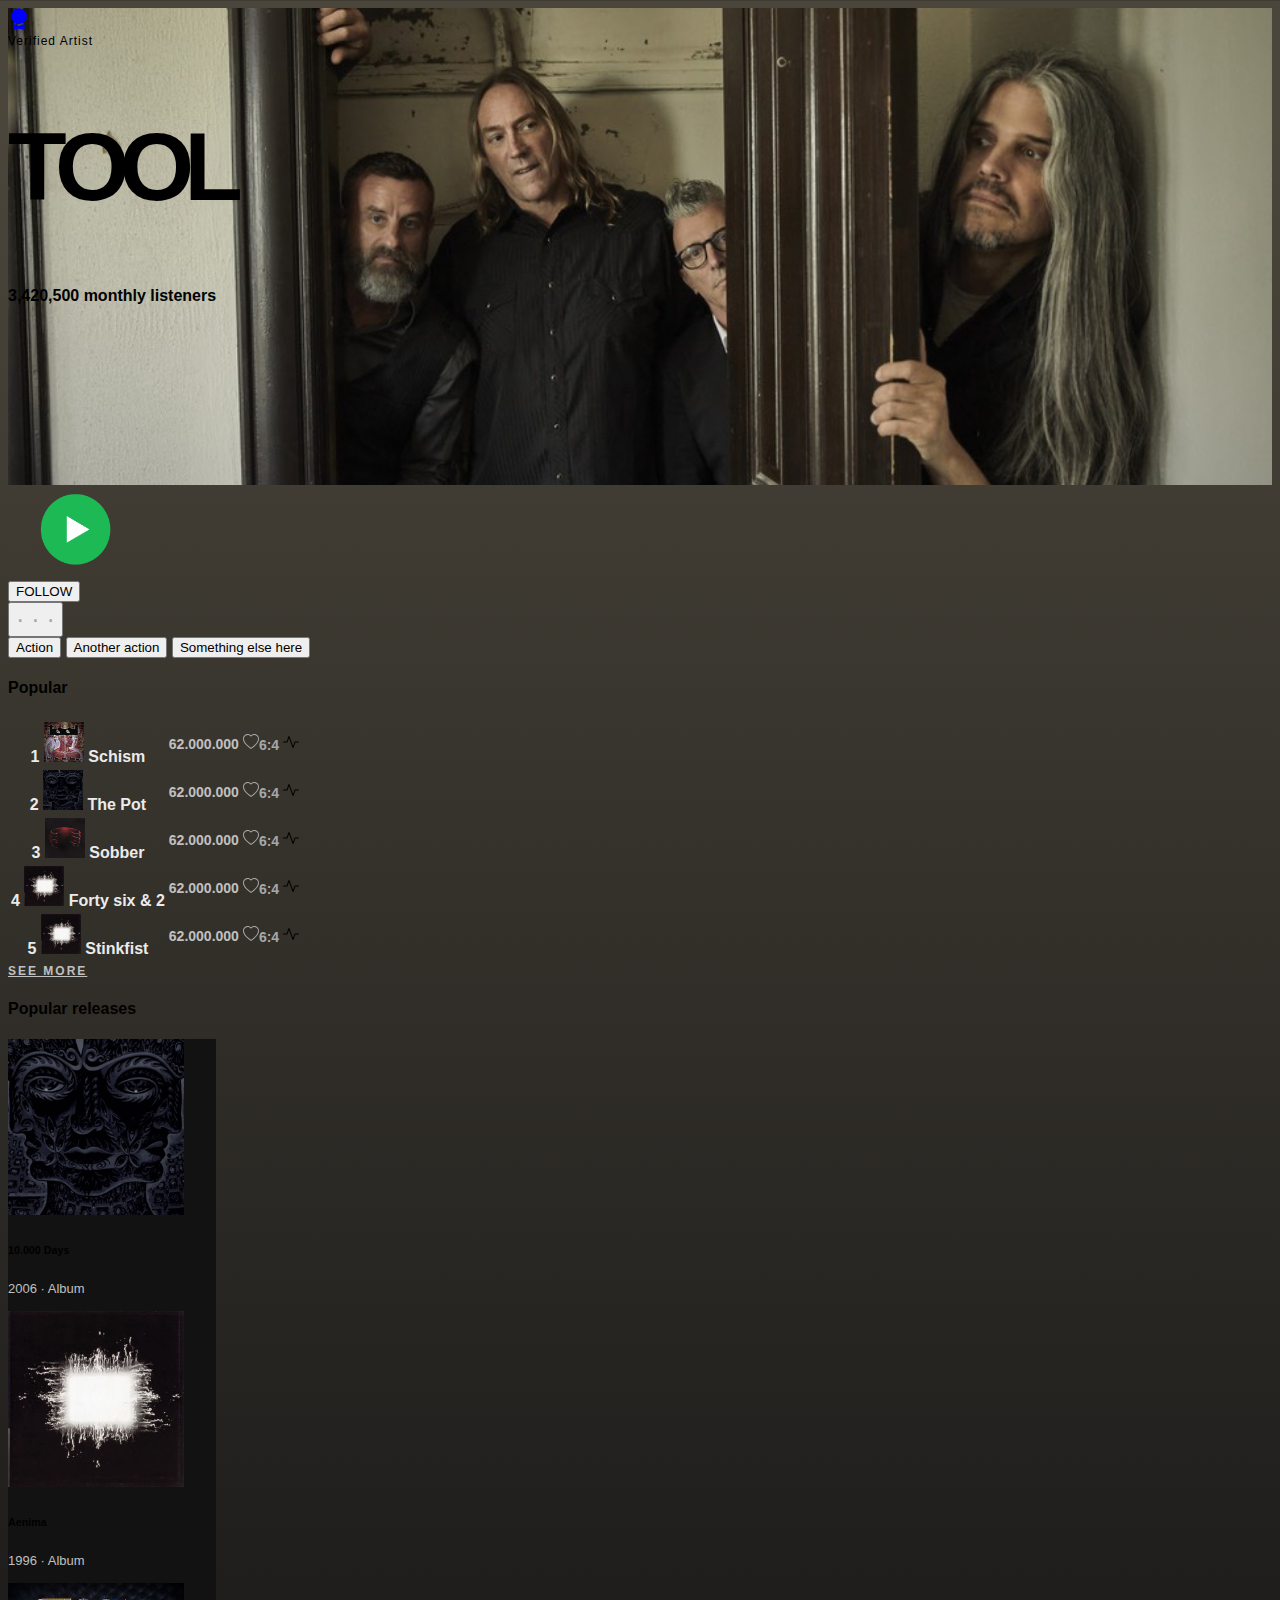
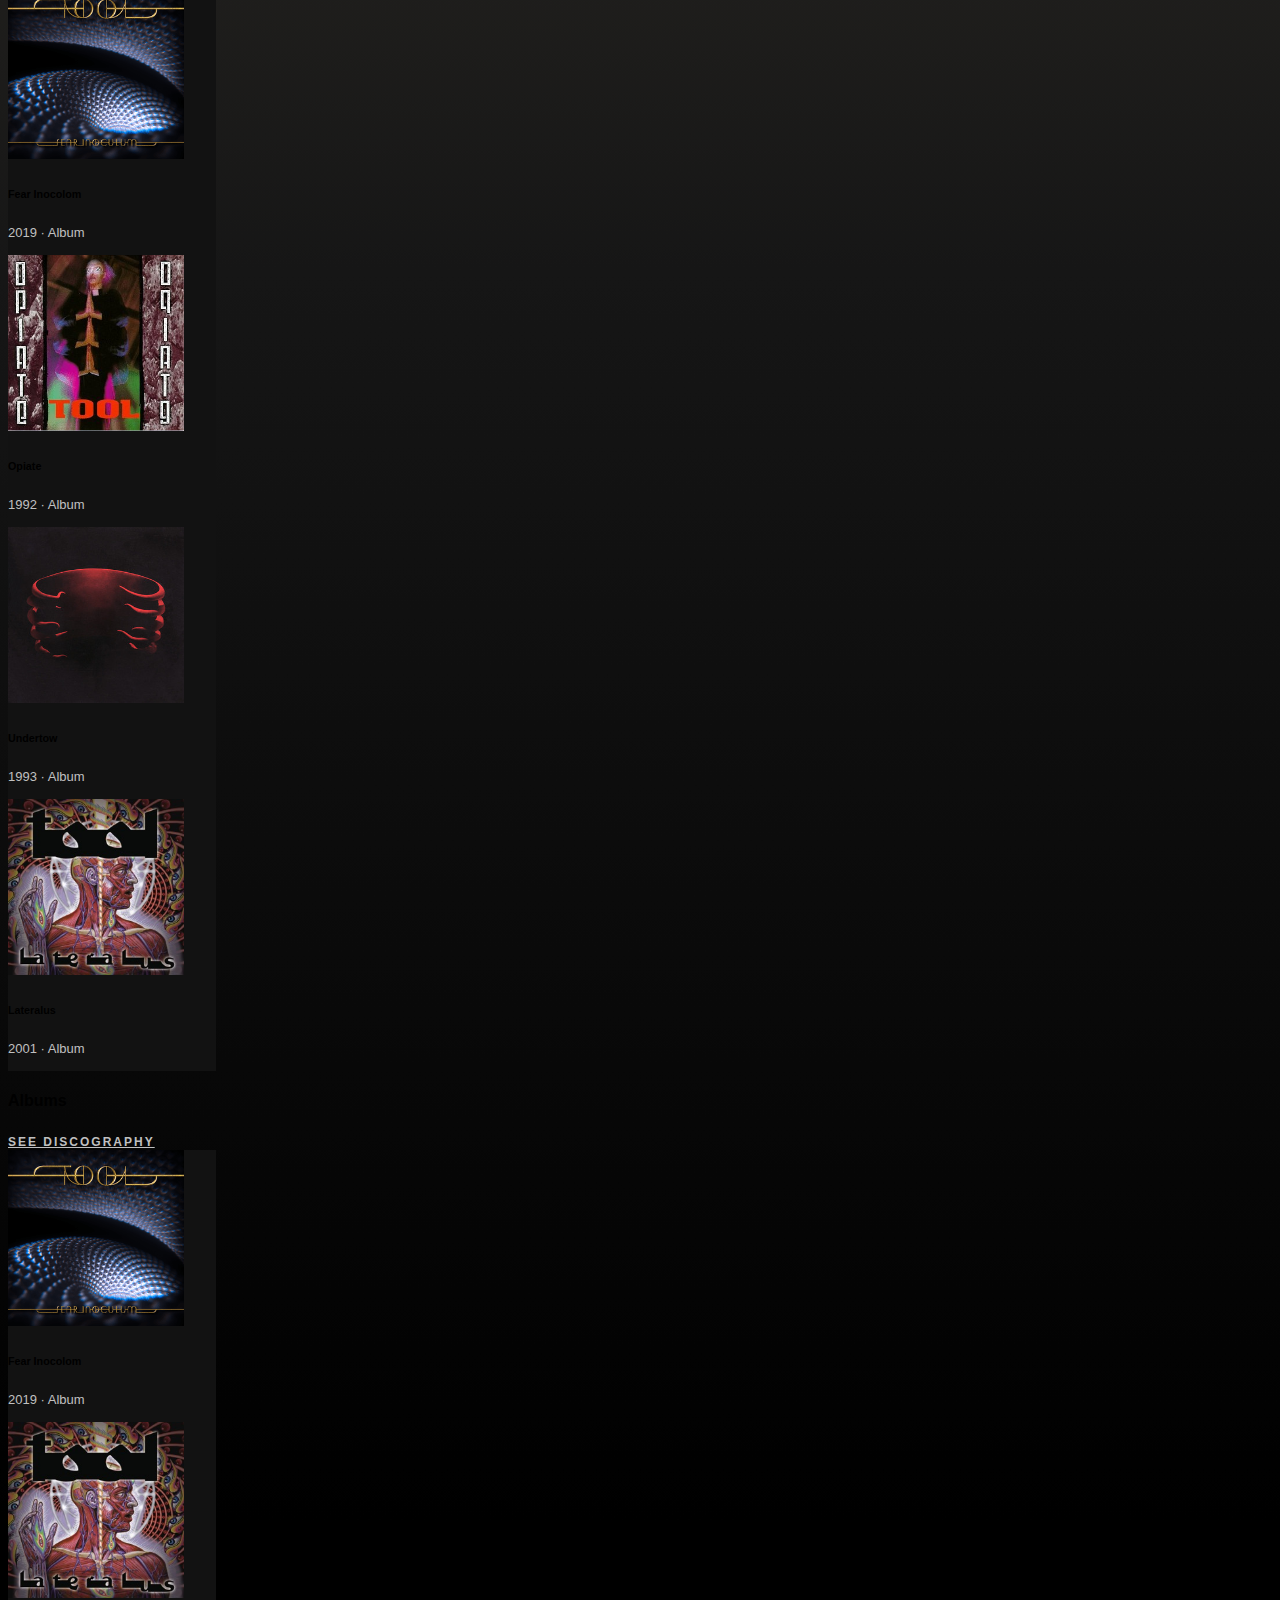
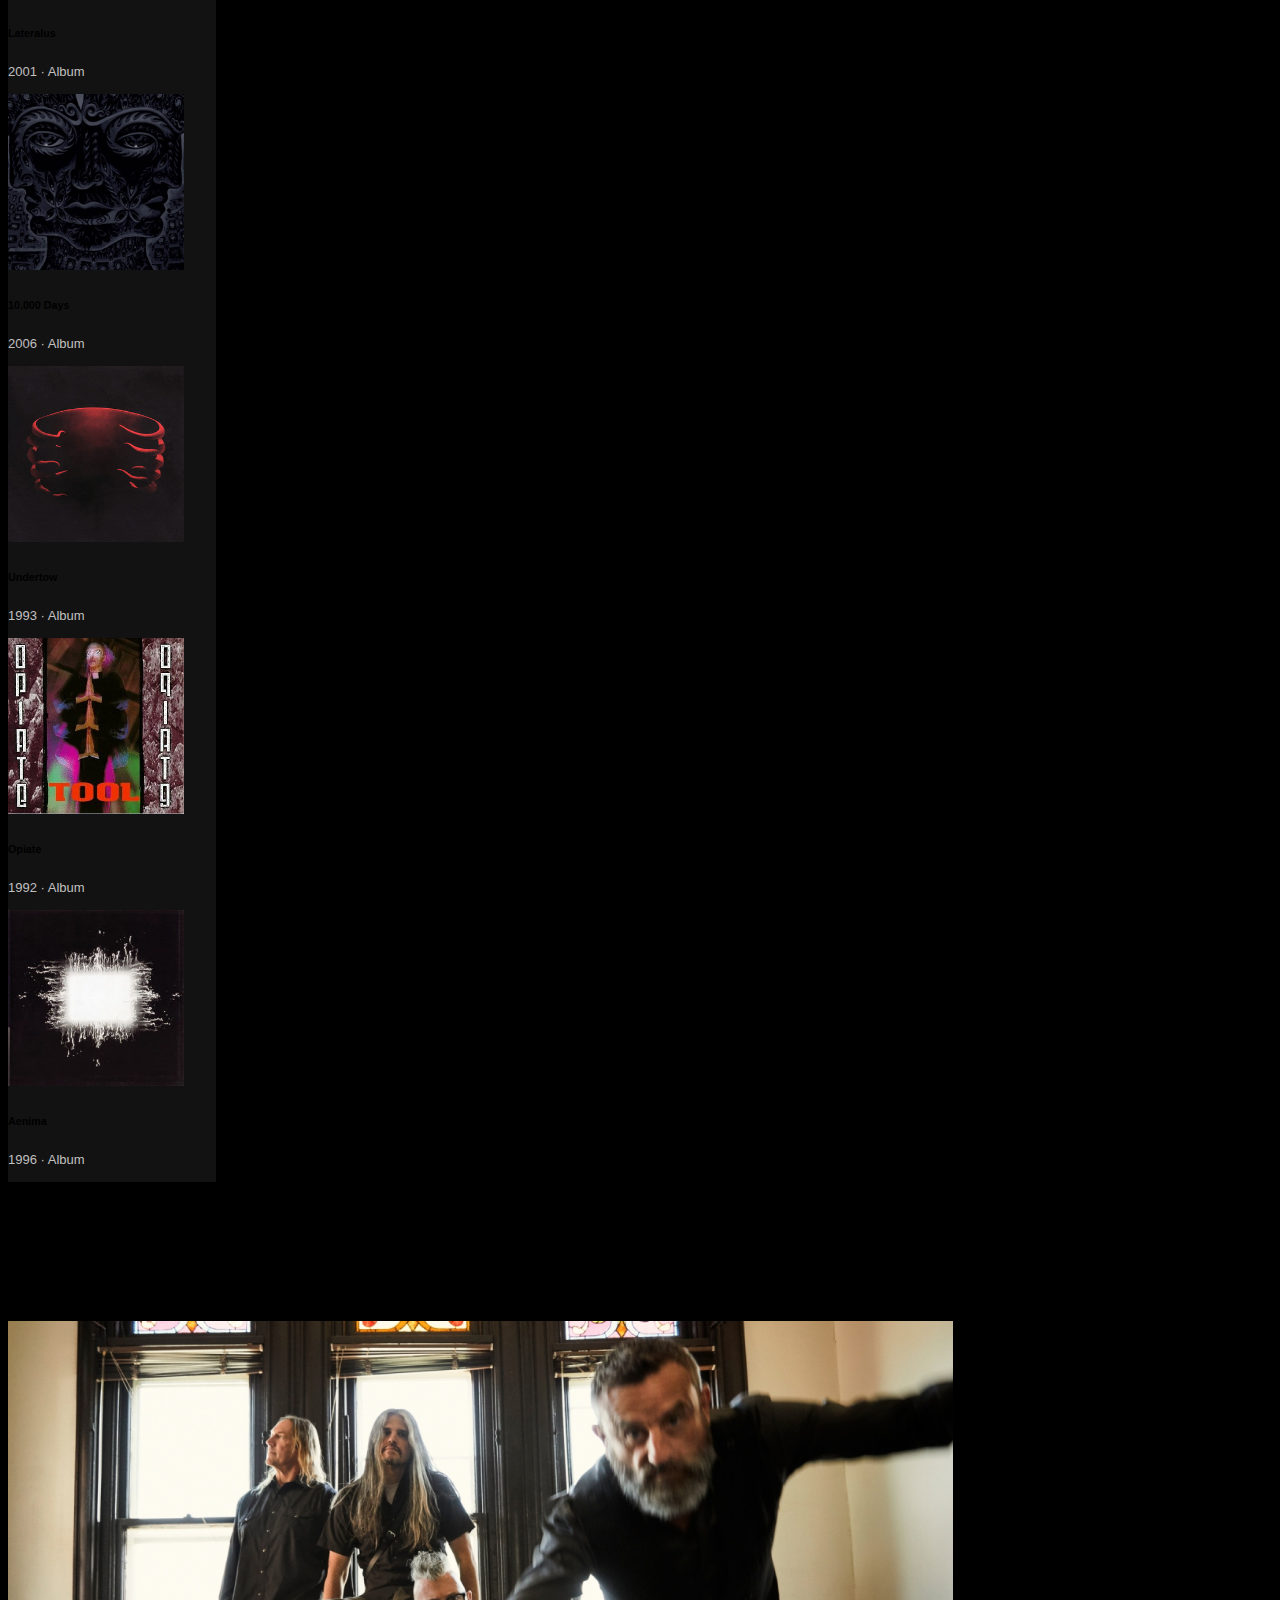
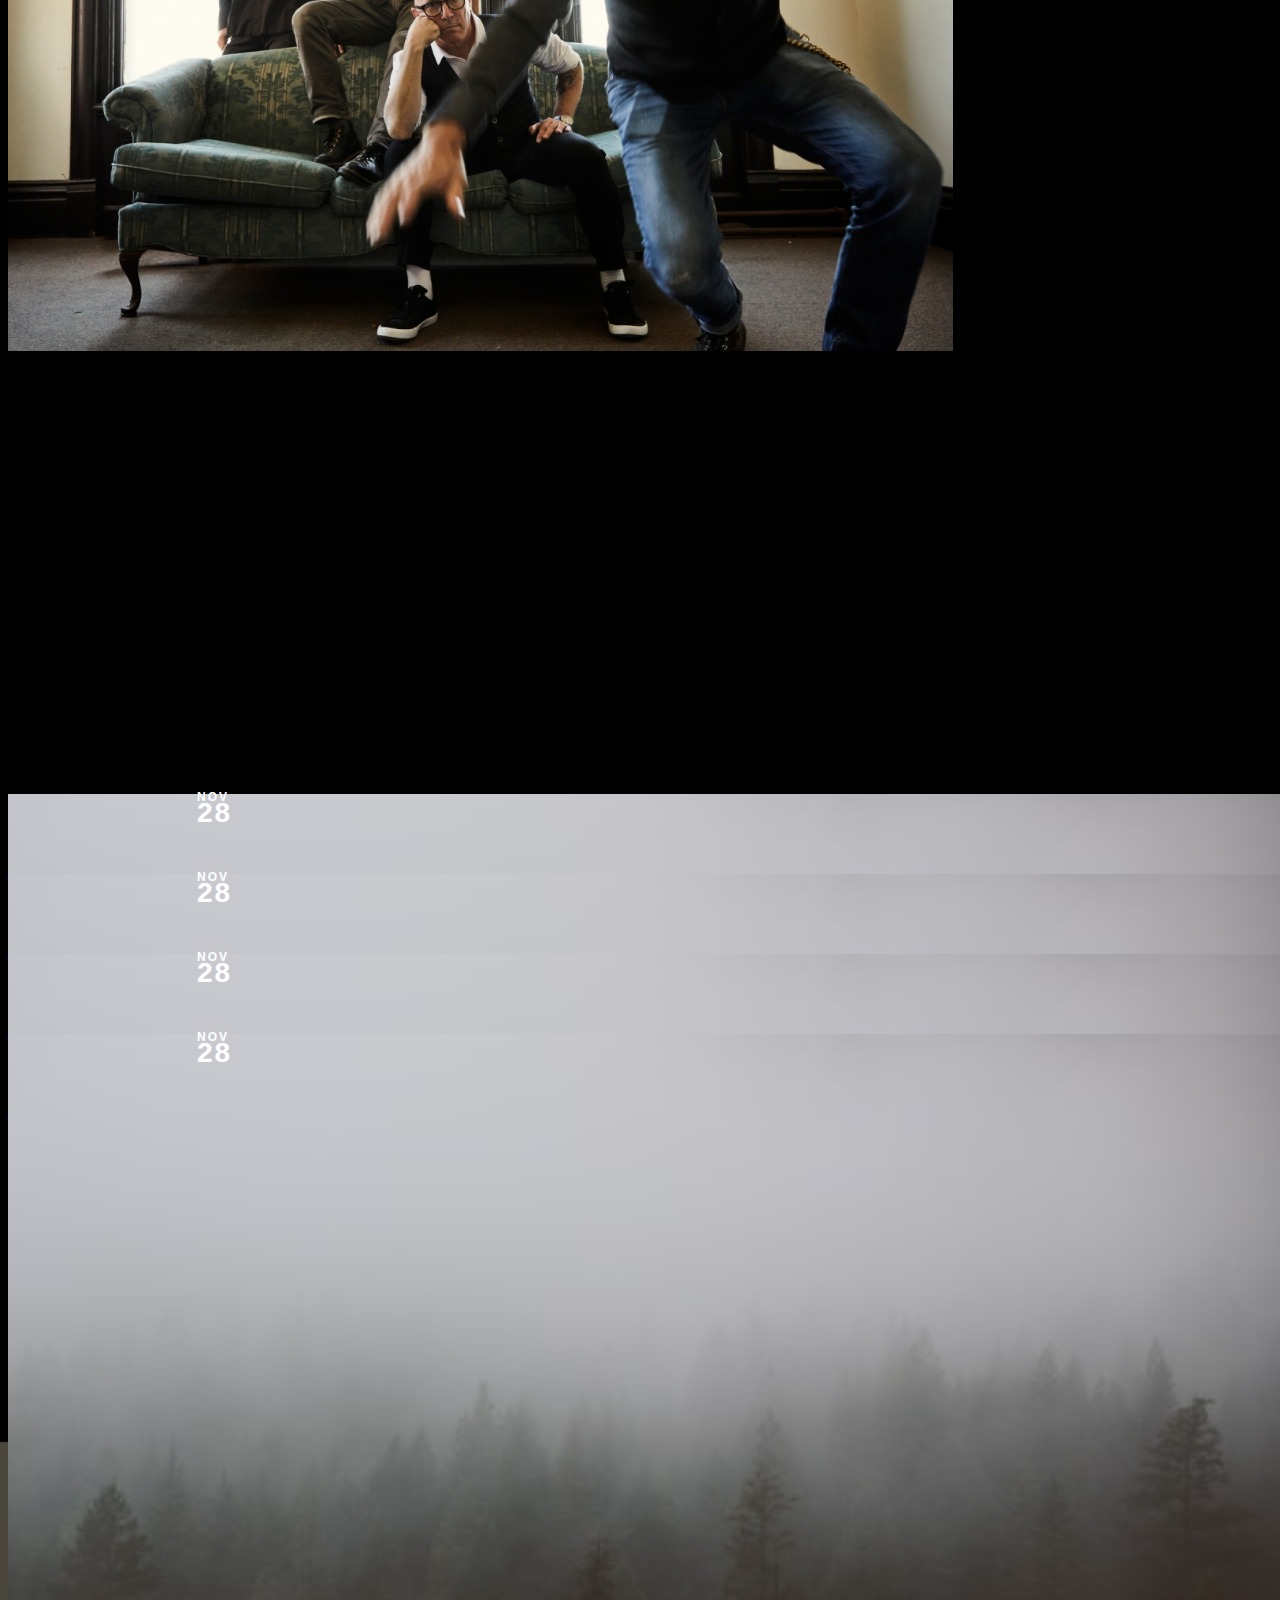
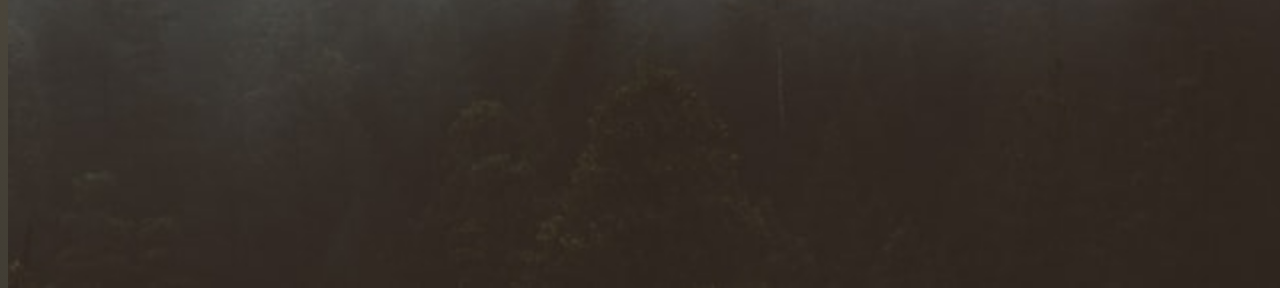
==== index.html @ 20519646 "Completed ontour section." ====
<!DOCTYPE html>
<html lang="en">
<head>
    <meta charset="UTF-8">
    <meta http-equiv="X-UA-Compatible" content="IE=edge">
    <meta name="viewport" content="width=device-width, initial-scale=1.0">
    <link rel="stylesheet" href="https://cdn.jsdelivr.net/npm/bootstrap@4.6.0/dist/css/bootstrap.min.css" 
    integrity="sha384-B0vP5xmATw1+K9KRQjQERJvTumQW0nPEzvF6L/Z6nronJ3oUOFUFpCjEUQouq2+l" crossorigin="anonymous">
    <link rel="stylesheet" href="style.css">
    <title>Document</title>
</head>
<!--------------------------------Title Section/Jumbotron-------------------------------------->
<body>
    <div class="jumbotron jumbotron-fluid back-ground text-white" style="background-image: url(artist-assets/original.jpeg);background-size: cover; height: 53vh;">
        <div style="height: 300px;" class="d-flex flex-column justify-content-end">
            <div class="pl-4 pt-5 pb-n5 d-flex" >
                <svg xmlns="http://www.w3.org/2000/svg" width="22" height="22" fill="blue" class="bi bi-award-fill" viewBox="0 0 16 16">
                    <path d="m8 0 1.669.864 1.858.282.842 1.68 1.337 1.32L13.4 6l.306 1.854-1.337 1.32-.842 1.68-1.858.282L8 12l-1.669-.864-1.858-.282-.842-1.68-1.337-1.32L2.6 6l-.306-1.854 1.337-1.32.842-1.68L6.331.864 8 0z"/>
                    <path d="M4 11.794V16l4-1 4 1v-4.206l-2.018.306L8 13.126 6.018 12.1 4 11.794z"/>
                    </svg>
                    <div class="verified-artist-text ml-1" > 
                        Verified Artist
                    </div>
            </div>
            <h1 class="title-text pl-4 pb-n3">TOOL</h1>
            <p class="lead pl-4 pb-n3"> <strong>3,420,500 monthly listeners</strong> </p>
        </div>
    </div>
<!--------------------------------Play, Follow and Dropdown Section-------------------------------------->
    <div class="container-fluid">
        <div class="d-flex justify-content-start align-items-center ml-n3">
            <div class="" >
                <img src="artist-assets/Spotify-Play-Button-1.png"  class="play-btn" style="width:96px; height:92px;" alt="">
            </div>
            <button type="button" class="btn btn-outline-light btn-follow mx-5">FOLLOW</button>
            <div class="dropdown">
                <button class="btn dropdown" type="button" id="dropdownMenu2" data-toggle="dropdown" aria-haspopup="true" aria-expanded="false">
                    <span> &middot; </span><span> &middot; </span><span> &middot; </span>
                </button>
                <div class="dropdown-menu" aria-labelledby="dropdownMenu2">
                    <button class="dropdown-item" type="button">Action</button>
                    <button class="dropdown-item" type="button">Another action</button>
                    <button class="dropdown-item" type="button">Something else here</button>
                </div>
            </div>
            </div>
        </div>
<!--------------------------------Popular Tracks Section/Table-------------------------------------->
        <h4 class="text-white ml-4 my-4">Popular</h4>
        <table class="table table-borderless table-hover mx-4 pl">
            <thead>
              <!-- <tr>
                <th scope="col">#</th>
                <th scope="col">First</th>
                <th scope="col">Last</th>
                <th scope="col">Handle</th>
                <th scope="col">Handle</th>
              </tr> -->
            </thead>
            <tbody>
                <tr>
                    <th scope="row" colspan="4" class="track-title-text">1 
                        <img src="artist-assets/Tool_-_Lateralus.jpeg" class="img-fluid mx-3" style="height: 40px; height: 40px;" alt="...">
                        Schism</th>
                    <td class="viewed-text pl-5 pt-4" colspan="2">62.000.000</td>
                    <td class="song-duration-text pt-4"><svg xmlns="http://www.w3.org/2000/svg" width="16" height="16" fill="currentColor" class="bi bi-heart" viewBox="0 0 16 16">
                        <path d="m8 2.748-.717-.737C5.6.281 2.514.878 1.4 3.053c-.523 1.023-.641 2.5.314 4.385.92 1.815 2.834 3.989 6.286 6.357 3.452-2.368 5.365-4.542 6.286-6.357.955-1.886.838-3.362.314-4.385C13.486.878 10.4.28 8.717 2.01L8 2.748zM8 15C-7.333 4.868 3.279-3.04 7.824 1.143c.06.055.119.112.176.171a3.12 3.12 0 0 1 .176-.17C12.72-3.042 23.333 4.867 8 15z"/>
                        </svg>6:4
                        <svg xmlns="http://www.w3.org/2000/svg" width="16" height="16" fill="currentColor" class="bi bi-activity" viewBox="0 0 16 16">
                        <path fill-rule="evenodd" clip-rule="evenodd" d="M6 2a.5.5 0 0 1 .47.33L10 12.036l1.53-4.208A.5.5 0 0 1 12 7.5h3.5a.5.5 0 0 1 0 1h-3.15l-1.88 5.17a.5.5 0 0 1-.94 0L6 3.964 4.47 8.171A.5.5 0 0 1 4 8.5H.5a.5.5 0 0 1 0-1h3.15l1.88-5.17A.5.5 0 0 1 6 2Z" fill="#000"/>
                        </svg>
                    </td>
                </tr>
                <tr>
                    <th scope="row" colspan="4" class="track-title-text">2 
                        <img src="artist-assets/10000Days.jpeg" class="img-fluid mx-3" style="height: 40px; height: 40px;" alt="...">
                        The Pot</th>
                    <td class="viewed-text pl-5 pt-4" colspan="2">62.000.000</td>
                    <td class="song-duration-text pt-4"><svg xmlns="http://www.w3.org/2000/svg" width="16" height="16" fill="currentColor" class="bi bi-heart" viewBox="0 0 16 16">
                        <path d="m8 2.748-.717-.737C5.6.281 2.514.878 1.4 3.053c-.523 1.023-.641 2.5.314 4.385.92 1.815 2.834 3.989 6.286 6.357 3.452-2.368 5.365-4.542 6.286-6.357.955-1.886.838-3.362.314-4.385C13.486.878 10.4.28 8.717 2.01L8 2.748zM8 15C-7.333 4.868 3.279-3.04 7.824 1.143c.06.055.119.112.176.171a3.12 3.12 0 0 1 .176-.17C12.72-3.042 23.333 4.867 8 15z"/>
                        </svg>6:4
                        <svg xmlns="http://www.w3.org/2000/svg" width="16" height="16" fill="currentColor" class="bi bi-activity" viewBox="0 0 16 16">
                        <path fill-rule="evenodd" clip-rule="evenodd" d="M6 2a.5.5 0 0 1 .47.33L10 12.036l1.53-4.208A.5.5 0 0 1 12 7.5h3.5a.5.5 0 0 1 0 1h-3.15l-1.88 5.17a.5.5 0 0 1-.94 0L6 3.964 4.47 8.171A.5.5 0 0 1 4 8.5H.5a.5.5 0 0 1 0-1h3.15l1.88-5.17A.5.5 0 0 1 6 2Z" fill="#000"/>
                        </svg>
                    </td>
                </tr>

                <tr>
                    <th scope="row" colspan="4" class="track-title-text">3
                        <img src="artist-assets/Tool-Undertow.jpeg" class="img-fluid mx-3" style="height: 40px; height: 40px;" alt="...">
                        Sobber</th>
                    <td class="viewed-text pl-5 pt-4" colspan="2">62.000.000</td>
                    <td class="song-duration-text pt-4"><svg xmlns="http://www.w3.org/2000/svg" width="16" height="16" fill="currentColor" class="bi bi-heart" viewBox="0 0 16 16">
                        <path d="m8 2.748-.717-.737C5.6.281 2.514.878 1.4 3.053c-.523 1.023-.641 2.5.314 4.385.92 1.815 2.834 3.989 6.286 6.357 3.452-2.368 5.365-4.542 6.286-6.357.955-1.886.838-3.362.314-4.385C13.486.878 10.4.28 8.717 2.01L8 2.748zM8 15C-7.333 4.868 3.279-3.04 7.824 1.143c.06.055.119.112.176.171a3.12 3.12 0 0 1 .176-.17C12.72-3.042 23.333 4.867 8 15z"/>
                        </svg>6:4
                        <svg xmlns="http://www.w3.org/2000/svg" width="16" height="16" fill="currentColor" class="bi bi-activity" viewBox="0 0 16 16">
                        <path fill-rule="evenodd" clip-rule="evenodd" d="M6 2a.5.5 0 0 1 .47.33L10 12.036l1.53-4.208A.5.5 0 0 1 12 7.5h3.5a.5.5 0 0 1 0 1h-3.15l-1.88 5.17a.5.5 0 0 1-.94 0L6 3.964 4.47 8.171A.5.5 0 0 1 4 8.5H.5a.5.5 0 0 1 0-1h3.15l1.88-5.17A.5.5 0 0 1 6 2Z" fill="#000"/>
                        </svg>
                    </td>
                </tr>
                <tr>
                    <th scope="row" colspan="4" class="track-title-text">4
                        <img src="artist-assets/Aenima.jpeg" class="img-fluid mx-3" style="height: 40px; height: 40px;" alt="...">
                        Forty six & 2</th>
                    <td class="viewed-text pl-5 pt-4" colspan="2">62.000.000</td>
                    <td class="song-duration-text pt-4"><svg xmlns="http://www.w3.org/2000/svg" width="16" height="16" fill="currentColor" class="bi bi-heart" viewBox="0 0 16 16">
                        <path d="m8 2.748-.717-.737C5.6.281 2.514.878 1.4 3.053c-.523 1.023-.641 2.5.314 4.385.92 1.815 2.834 3.989 6.286 6.357 3.452-2.368 5.365-4.542 6.286-6.357.955-1.886.838-3.362.314-4.385C13.486.878 10.4.28 8.717 2.01L8 2.748zM8 15C-7.333 4.868 3.279-3.04 7.824 1.143c.06.055.119.112.176.171a3.12 3.12 0 0 1 .176-.17C12.72-3.042 23.333 4.867 8 15z"/>
                        </svg>6:4
                        <svg xmlns="http://www.w3.org/2000/svg" width="16" height="16" fill="currentColor" class="bi bi-activity" viewBox="0 0 16 16">
                        <path fill-rule="evenodd" clip-rule="evenodd" d="M6 2a.5.5 0 0 1 .47.33L10 12.036l1.53-4.208A.5.5 0 0 1 12 7.5h3.5a.5.5 0 0 1 0 1h-3.15l-1.88 5.17a.5.5 0 0 1-.94 0L6 3.964 4.47 8.171A.5.5 0 0 1 4 8.5H.5a.5.5 0 0 1 0-1h3.15l1.88-5.17A.5.5 0 0 1 6 2Z" fill="#000"/>
                        </svg>
                    </td>
                </tr>
                <tr>
                    <th scope="row" colspan="4" class="track-title-text">5
                        <img src="artist-assets/Aenima.jpeg" class="img-fluid mx-3" style="height: 40px; height: 40px;" alt="...">
                        Stinkfist</th>
                    <td class="viewed-text pl-5 pt-4" colspan="2">62.000.000</td>
                    <td class="song-duration-text pt-4"><svg xmlns="http://www.w3.org/2000/svg" width="16" height="16" fill="currentColor" class="bi bi-heart" viewBox="0 0 16 16">
                        <path d="m8 2.748-.717-.737C5.6.281 2.514.878 1.4 3.053c-.523 1.023-.641 2.5.314 4.385.92 1.815 2.834 3.989 6.286 6.357 3.452-2.368 5.365-4.542 6.286-6.357.955-1.886.838-3.362.314-4.385C13.486.878 10.4.28 8.717 2.01L8 2.748zM8 15C-7.333 4.868 3.279-3.04 7.824 1.143c.06.055.119.112.176.171a3.12 3.12 0 0 1 .176-.17C12.72-3.042 23.333 4.867 8 15z"/>
                        </svg>6:4
                        <svg xmlns="http://www.w3.org/2000/svg" width="16" height="16" fill="currentColor" class="bi bi-activity" viewBox="0 0 16 16">
                        <path fill-rule="evenodd" clip-rule="evenodd" d="M6 2a.5.5 0 0 1 .47.33L10 12.036l1.53-4.208A.5.5 0 0 1 12 7.5h3.5a.5.5 0 0 1 0 1h-3.15l-1.88 5.17a.5.5 0 0 1-.94 0L6 3.964 4.47 8.171A.5.5 0 0 1 4 8.5H.5a.5.5 0 0 1 0-1h3.15l1.88-5.17A.5.5 0 0 1 6 2Z" fill="#000"/>
                        </svg>
                    </td>
                </tr>
            </tbody>
        </table>
<!--------------------------------See More link Section-------------------------------------->
        
        <div>   
            <a class="seemore-link-text ml-5 my-4" href="">SEE MORE</a></th>
        </div>

<!--------------------------------Popular Realease Section///Table-------------------------------------->
        <h4 class="text-white ml-4 my-4" >Popular releases</h4>
        <div class="d-flex justify-content-around px-2">
            <div class="card card-popular-release flex-column align-items-center text-white">
                <img class="album-img pt-3" src="artist-assets/10000Days.jpeg" class="card-img-top rounded" alt="...">
                <div class="card-body  d-flex align-items-start" style="width: 212px;">
                    <div class="card-text">
                        <h6 class="" > <strong> 10.000 Days</strong></h6>
                        <p class="card-album-text">2006 <span> &middot; </span> Album</p>
                    </div>
                </div>
            </div>
            <div class="card card-popular-release flex-column align-items-center text-white">
                <img class="album-img pt-3" src="artist-assets/Aenima.jpeg" class="card-img-top rounded" alt="...">
                <div class="card-body  d-flex align-items-start" style="width: 212px;">
                    <div class="card-text">
                        <h6 class="" > <strong>Aenima</strong></h6>
                        <p class="card-album-text">1996 <span> &middot; </span> Album</p>
                    </div>
                </div>
            </div>
            <div class="card card-popular-release flex-column align-items-center text-white">
                <img class="album-img pt-3" src="artist-assets/Tool_-_Fear_Inoculum.png" class="card-img-top rounded" alt="...">
                <div class="card-body  d-flex align-items-start" style="width: 212px;">
                    <div class="card-text">
                        <h6 class="" > <strong>Fear Inocolom</strong></h6>
                        <p class="card-album-text">2019 <span> &middot; </span> Album</p>
                    </div>
                </div>
            </div>
            <div class="card card-popular-release flex-column align-items-center text-white">
                <img class="album-img pt-3" src="artist-assets/Tool-Opiate.jpeg" class="card-img-top rounded" alt="...">
                <div class="card-body  d-flex align-items-start" style="width: 212px;">
                    <div class="card-text">
                        <h6 class="" > <strong> Opiate</strong></h6>
                        <p class="card-album-text">1992 <span> &middot; </span> Album</p>
                    </div>
                </div>
            </div>
            <div class="card card-popular-release flex-column align-items-center text-white">
                <img class="album-img pt-3" src="artist-assets/Tool-Undertow.jpeg" class="card-img-top rounded" alt="...">
                <div class="card-body  d-flex align-items-start" style="width: 212px;">
                    <div class="card-text">
                        <h6 class="" > <strong>Undertow</strong></h6>
                        <p class="card-album-text">1993 <span> &middot; </span> Album</p>
                    </div>
                </div>
            </div>
            <div class="card card-popular-release flex-column align-items-center text-white">
                <img class="album-img pt-3" src="artist-assets/Tool_-_Lateralus.jpeg" class="card-img-top rounded" alt="...">
                <div class="card-body  d-flex align-items-start" style="width: 212px;">
                    <div class="card-text">
                        <h6 class="" > <strong>Lateralus</strong></h6>
                        <p class="card-album-text">2001 <span> &middot; </span> Album</p>
                    </div>
                </div>
            </div>
        </div>
        


<!--------------------------------Albums Section-------------------------------------->
        <div class="d-flex justify-content-between">
            <h4 class="text-white ml-4 my-4" >Albums</h4>
            <a class="seemore-link-text mt-4 mr-5" href="">SEE DISCOGRAPHY</a>
        </div>
        
        <div class="d-flex justify-content-around px-2">
            <div class="card card-popular-release flex-column align-items-center text-white">
                <img class="album-img pt-3" src="artist-assets/Tool_-_Fear_Inoculum.png" class="card-img-top rounded" alt="...">
                <div class="card-body  d-flex align-items-start" style="width: 212px;">
                    <div class="card-text">
                        <h6 class="" > <strong>Fear Inocolom</strong></h6>
                        <p class="card-album-text">2019 <span> &middot; </span> Album</p>
                    </div>
                </div>
            </div>
            <div class="card card-popular-release flex-column align-items-center text-white">
                <img class="album-img pt-3" src="artist-assets/Tool_-_Lateralus.jpeg" class="card-img-top rounded" alt="...">
                <div class="card-body  d-flex align-items-start" style="width: 212px;">
                    <div class="card-text">
                        <h6 class="" > <strong>Lateralus</strong></h6>
                        <p class="card-album-text">2001 <span> &middot; </span> Album</p>
                    </div>
                </div>
            </div>
            <div class="card card-popular-release flex-column align-items-center text-white">
                <img class="album-img pt-3" src="artist-assets/10000Days.jpeg" class="card-img-top rounded" alt="...">
                <div class="card-body  d-flex align-items-start" style="width: 212px;">
                    <div class="card-text">
                        <h6 class="" > <strong> 10.000 Days</strong></h6>
                        <p class="card-album-text">2006 <span> &middot; </span> Album</p>
                    </div>
                </div>
            </div>
            <div class="card card-popular-release flex-column align-items-center text-white">
                <img class="album-img pt-3" src="artist-assets/Tool-Undertow.jpeg" class="card-img-top rounded" alt="...">
                <div class="card-body  d-flex align-items-start" style="width: 212px;">
                    <div class="card-text">
                        <h6 class="" > <strong>Undertow</strong></h6>
                        <p class="card-album-text">1993 <span> &middot; </span> Album</p>
                    </div>
                </div>
            </div>
            <div class="card card-popular-release flex-column align-items-center text-white">
                <img class="album-img pt-3" src="artist-assets/Tool-Opiate.jpeg" class="card-img-top rounded" alt="...">
                <div class="card-body  d-flex align-items-start" style="width: 212px;">
                    <div class="card-text">
                        <h6 class="" > <strong> Opiate</strong></h6>
                        <p class="card-album-text">1992 <span> &middot; </span> Album</p>
                    </div>
                </div>
            </div>
            <div class="card card-popular-release flex-column align-items-center text-white">
                <img class="album-img pt-3" src="artist-assets/Aenima.jpeg" class="card-img-top rounded" alt="...">
                <div class="card-body  d-flex align-items-start" style="width: 212px;">
                    <div class="card-text">
                        <h6 class="" > <strong>Aenima</strong></h6>
                        <p class="card-album-text">1996 <span> &middot; </span> Album</p>
                    </div>
                </div>
            </div>
        </div>
<!--------------------------------About-------------------------------------->
        <div class="container-fluid">
            <div class="row">
                <div class="col-6">
                    <h4 class="text-white ml-4 my-4" >Albums</h4>
                </div>
                <div class="col-3">
                    <h4 class="text-white mr-4 my-4">On tour</h4>
                </div>
                <div class="col-3">
                    <h4 class="text-white mr-4 my-4">Offers</h4>
                </div>
            </div>
        </div>
        
        <div class="row">
            <div class="col-6">
                <div class="card card-about-page bg-dark text-white">
                    <img src="artist-assets/tool-album-review.jpeg" class="about-img img-fluid" alt="..." style="object-fit: cover; height: 70vh;">
                    <div class="card-img-overlay">
                        <div class="card-about-contents flex-column">
                            <h5 class="card-title">3,416,982 Monthly listeners</h5>
                            <p class="card-text">Tool published themselves as one of America's most enduring and unpredictable acts with
                                an ever-evolving brand of muscular but mind-alteringsonics, a wry senseof humor, and a mystical thatattracted a cult-like following of
                            </p>
                        </div>
                        
                    </div>
                </div>
            </div>
<!--------------------------------On tour-------------------------------------->
            <div class="col-3">
                <div class="d-flex flex-column">
                    <div class="card mb-3 card-ontour " style="max-width: 540px; max-height: 80px;">
                        <div class="row no-gutters">
                            <div class="col-md-3">
                            <img  class="on-tour-img img-fluid p-1" src="artist-assets/nicole-mason-cv_fqvrbKWs-unsplash.jpg" alt="...">NOV 28
                            <div class="inner-text-date">
                                <div>NOV</div>
                                <div id="tour-date" class="mt-2" >28</div>
                            </div>
                        </div>
                        <div class="col-md-8">
                            <div class="card-body flex-column">
                                <h6 class="card-title card-title-ontour mt-n3 ml-n2 w-100">TOOL with Stone Temple Pilots</h6>
                                <p class="card-text card-text-ontour mt-n2 ml-n2">Sun 4:00am. After Live Music Hall at Brauer House,
                                    Lombard.
                                </small></p>
                            </div>
                        </div>
                        </div>
                    </div>
                    <div class="card mb-3 card-ontour " style="max-width: 540px; max-height: 80px;">
                        <div class="row no-gutters">
                            <div class="col-md-3">
                            <img  class="on-tour-img img-fluid p-1" src="artist-assets/nicole-mason-cv_fqvrbKWs-unsplash.jpg" alt="...">NOV 28
                            <div class="inner-text-date">
                                <div>NOV</div>
                                <div id="tour-date" class="mt-2" >28</div>
                            </div>
                        </div>
                        <div class="col-md-8">
                            <div class="card-body flex-column">
                                <h6 class="card-title card-title-ontour mt-n3 ml-n2 w-100">TOOL with Stone Temple Pilots</h6>
                                <p class="card-text card-text-ontour mt-n2 ml-n2">Sun 4:00am. After Live Music Hall at Brauer House,
                                    Lombard.
                                </small></p>
                            </div>
                        </div>
                        </div>
                    </div>
                    <div class="card mb-3 card-ontour " style="max-width: 540px; max-height: 80px;">
                        <div class="row no-gutters">
                            <div class="col-md-3">
                            <img  class="on-tour-img img-fluid p-1" src="artist-assets/nicole-mason-cv_fqvrbKWs-unsplash.jpg" alt="...">NOV 28
                            <div class="inner-text-date">
                                <div>NOV</div>
                                <div id="tour-date" class="mt-2" >28</div>
                            </div>
                        </div>
                        <div class="col-md-8">
                            <div class="card-body flex-column">
                                <h6 class="card-title card-title-ontour mt-n3 ml-n2 w-100">TOOL with Stone Temple Pilots</h6>
                                <p class="card-text card-text-ontour mt-n2 ml-n2">Sun 4:00am. After Live Music Hall at Brauer House,
                                    Lombard.
                                </small></p>
                            </div>
                        </div>
                        </div>
                    </div>
                    <div class="card mb-3 card-ontour " style="max-width: 540px; max-height: 80px;">
                        <div class="row no-gutters">
                            <div class="col-md-3">
                            <img  class="on-tour-img img-fluid rounded p-1" src="artist-assets/nicole-mason-cv_fqvrbKWs-unsplash.jpg" alt="...">NOV 28
                            <div class="inner-text-date">
                                <div>NOV</div>
                                <div id="tour-date" class="mt-2" >28</div>
                            </div>
                        </div>
                        <div class="col-md-8">
                            <div class="card-body flex-column">
                                <h6 class="card-title card-title-ontour mt-n3 ml-n2 w-100">TOOL with Stone Temple Pilots</h6>
                                <p class="card-text card-text-ontour mt-n2 ml-n2">Sun 4:00am. After Live Music Hall at Brauer House,
                                    Lombard.
                                </small></p>
                            </div>
                        </div>
                        </div>
                    </div>
                </div>
                
            </div>
<!--------------------------------Offers-------------------------------------->
            <div class="col-3">
                <div class="d-flex flex-column">
                    <div class="d-flex flex-column">
                        <div class="card mb-3" style="max-width: 540px; height: 80px;">
                            <div class="row no-gutters">
                                <div class="col-md-4">
                                <img src="" alt="...">
                            </div>
                            <div class="col-md-8">
                                <div class="card-body">
                                    <h5 class="card-title">Card title</h5>
                                    <p class="card-text">This is a wider card with supporting text below as a natural lead-in to additional content. This content is a little bit longer.</p>
                                    <p class="card-text"><small class="text-muted">Last updated 3 mins ago</small></p>
                                </div>
                            </div>
                            </div>
                        </div>
                    </div>
                    <div class="d-flex flex-column">
                        <div class="card mb-3" style="max-width: 540px; height: 80px;">
                            <div class="row no-gutters">
                                <div class="col-md-4">
                                <img src="" alt="...">
                            </div>
                            <div class="col-md-8">
                                <div class="card-body">
                                    <h5 class="card-title">Card title</h5>
                                    <p class="card-text">This is a wider card with supporting text below as a natural lead-in to additional content. This content is a little bit longer.</p>
                                    <p class="card-text"><small class="text-muted">Last updated 3 mins ago</small></p>
                                </div>
                            </div>
                            </div>
                        </div>
                    </div>
                    <div class="d-flex flex-column">
                        <div class="card mb-3" style="max-width: 540px; height: 80px;">
                            <div class="row no-gutters">
                                <div class="col-md-4">
                                <img src="" alt="...">
                            </div>
                            <div class="col-md-8">
                                <div class="card-body">
                                    <h5 class="card-title">Card title</h5>
                                    <p class="card-text">This is a wider card with supporting text below as a natural lead-in to additional content. This content is a little bit longer.</p>
                                    <p class="card-text"><small class="text-muted">Last updated 3 mins ago</small></p>
                                </div>
                            </div>
                            </div>
                        </div>
                    </div>
                    <div class="d-flex flex-column">
                        <div class="card mb-3" style="max-width: 540px; height: 80px;">
                            <div class="row no-gutters">
                                <div class="col-md-4">
                                <img src="" alt="...">
                            </div>
                            <div class="col-md-8">
                                <div class="card-body">
                                    <h5 class="card-title">Card title</h5>
                                    <p class="card-text">This is a wider card with supporting text below as a natural lead-in to additional content. This content is a little bit longer.</p>
                                    <p class="card-text"><small class="text-muted">Last updated 3 mins ago</small></p>
                                </div>
                            </div>
                            </div>
                        </div>
                    </div>
                </div>
            </div>
        </div>

















    </div>
    <script src="https://code.jquery.com/jquery-3.5.1.slim.min.js" integrity="sha384-DfXdz2htPH0lsSSs5nCTpuj/zy4C+OGpamoFVy38MVBnE+IbbVYUew+OrCXaRkfj" 
    crossorigin="anonymous"></script>
    <script src="https://cdn.jsdelivr.net/npm/bootstrap@4.6.0/dist/js/bootstrap.bundle.min.js" 
    integrity="sha384-Piv4xVNRyMGpqkS2by6br4gNJ7DXjqk09RmUpJ8jgGtD7zP9yug3goQfGII0yAns" crossorigin="anonymous"></script>
</body>
</html>
---- style.css ----
body {
    font-family: "Helvetica Neue", helvetica, arial, "Hiragino Kaku Gothic Pro", "MS Gothic", sans-serif;;
    background-image: linear-gradient(#4b463b 2%, #161616 30%,  #000000 50%);
}
.title-text {
    font-size: 96px;
    font-weight: 900;
    letter-spacing: -10px;
}
.verified-artist-text {
    font-size: 12px;
    letter-spacing: 1px;
}
.title-text-monthly-listener {
    font-size: 10px;
    line-height: 32;
}
.play-btn {
    margin-left: 20px;
    transition: 0.3s;
}
.play-btn:hover {
    width: 97px;
    height: 93px
}
.btn.dropdown {
    color: rgb(167, 167, 167);
    font-size: 25px;
}
.btn.dropdown:hover {
    color: rgb(255, 255, 255);
    font-size: 25px;
}
.track-title-text {
    color: rgb(235, 235, 235);
}
.viewed-text {
    font-size: 14px;
    font-weight: 700;
    color: rgb(192, 192, 192);
}
.song-duration-text {
    font-size: 14px;
    font-weight: 700;
    color: rgb(167, 167, 167);
}
.seemore-link-text {
    font-size: 12px;
    font-weight: 700;
    color: rgb(192, 192, 192);
    letter-spacing: 2px;
}
.seemore-link-text:hover {
    font-size: 12px;
    text-decoration: none;
    color: white;
    letter-spacing: 2px;

}
.album-img {
    width:11rem;
    height: 11rem; 
}
.card-popular-release {
    width: 13rem;
    height: 17rem;
    background: #121212;
    transition: 0.3s;
    
}
.card-popular-release:hover {
    width: 13rem;
    height: 17rem;
    box-shadow: 1px 1px 1px 1px black;
    background: #313030;
}
.card-album-text {
    font-size: 13px;
    color: rgb(192, 192, 192);
}
.card-about-contents {  
    margin-top: 350px;
    margin-left: 50px;
}
.on-tour-img {
    width: 100%;
    object-fit: cover;
    position: absolute;
}
.inner-text-date {
    color: white;
    font-size: 12px;
    font-weight: 700;
    line-height: 16px;
    letter-spacing: 2px;
    position: relative;
    top: 25%;
    left: 85%;
    transform: translate(-50%, -50%);
}
#tour-date {
    font-size: 28px;
    font-weight: 900;
}
.card-ontour {
    line-height: 70%;
    background: #000000 50%;
}
.card-title-ontour {
    font-size: 18px;
    font-weight: 900;
    color: white;
}
.card-text-ontour {
    font-size: 12px;
    font: 500;
    color: white;
    
}
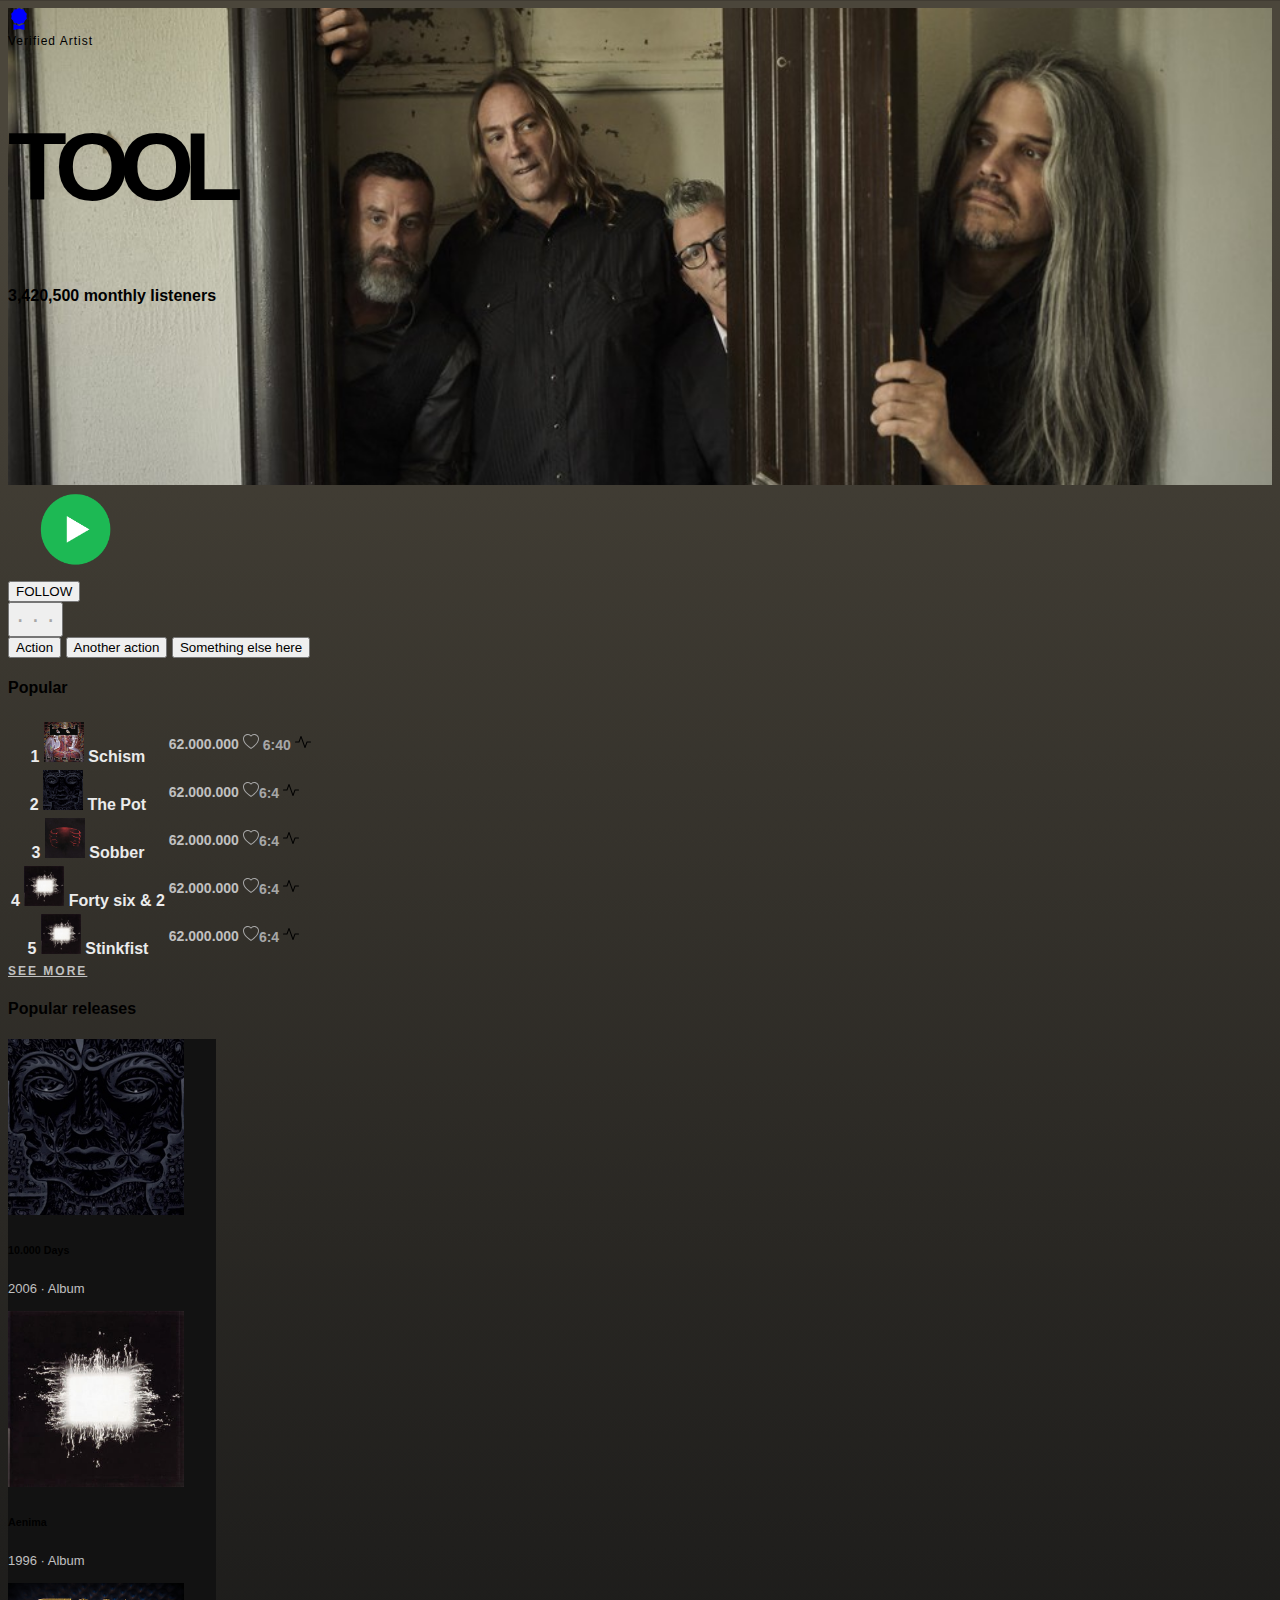
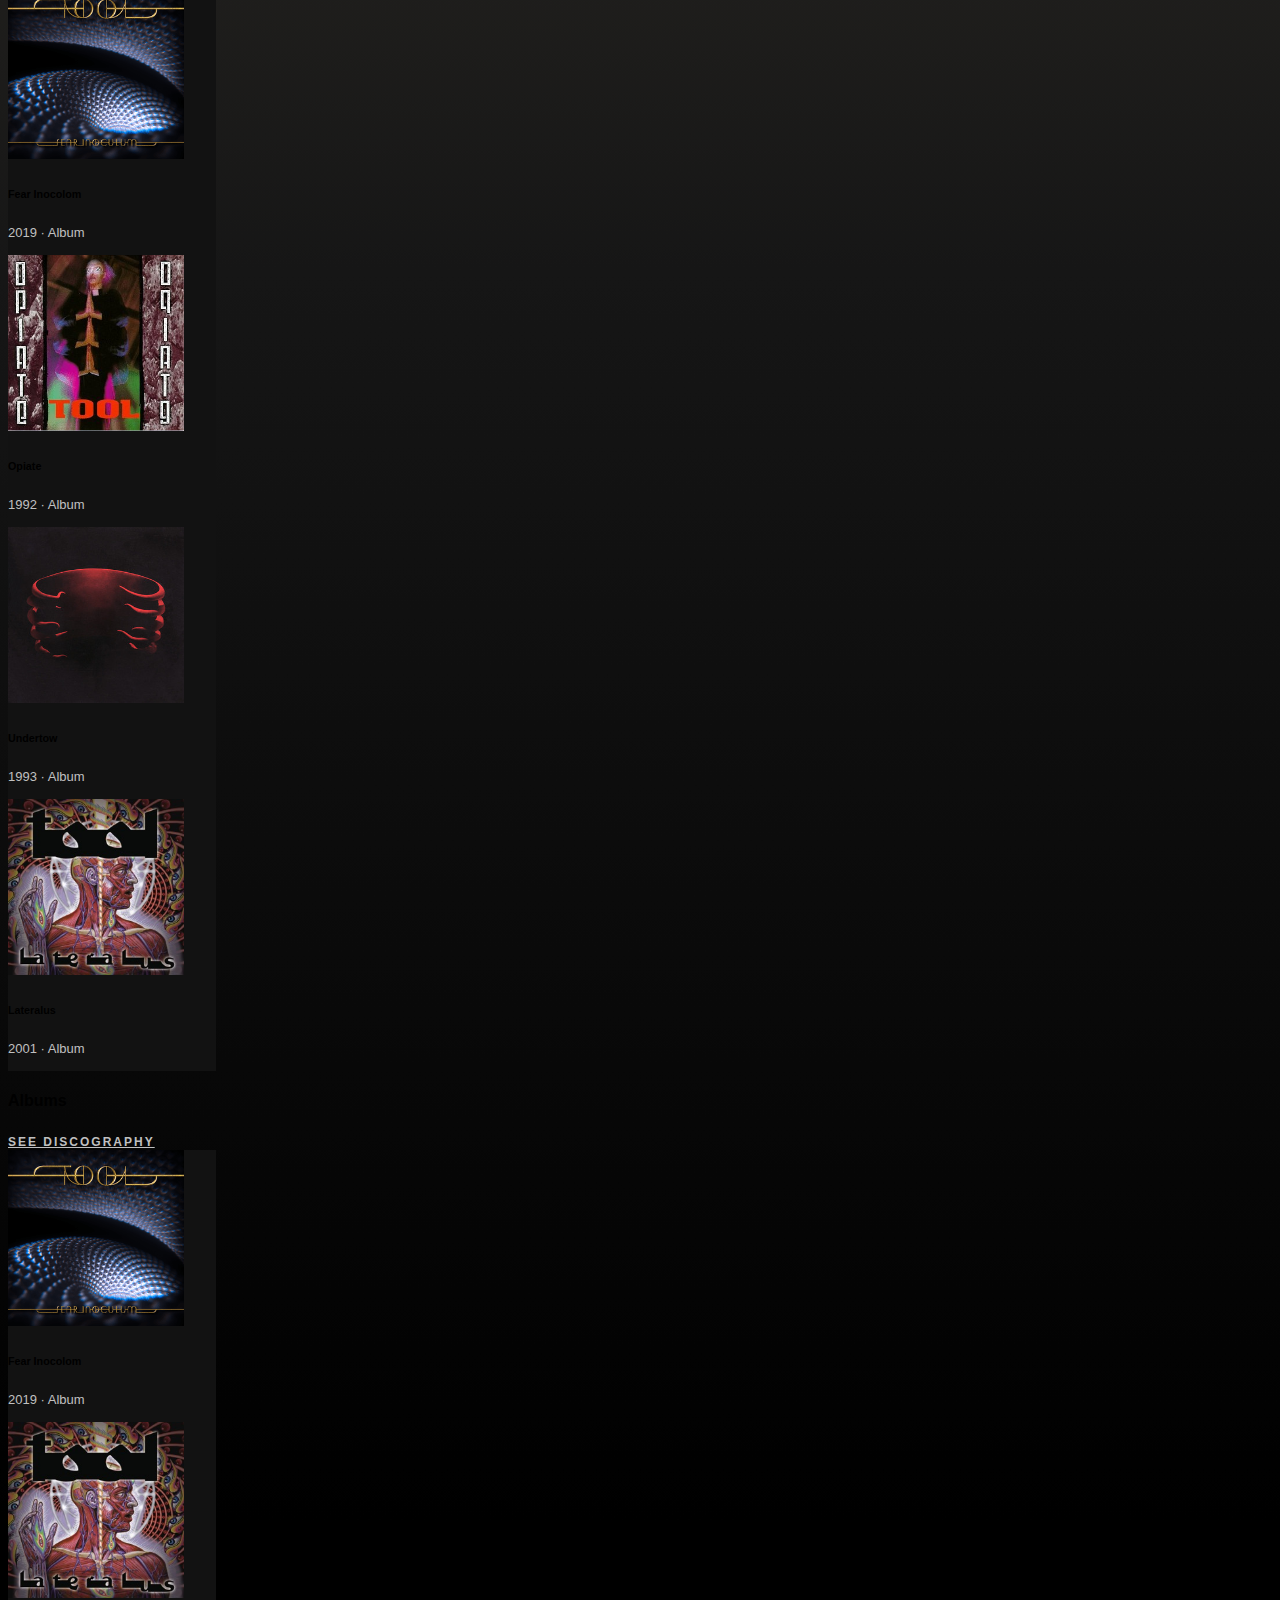
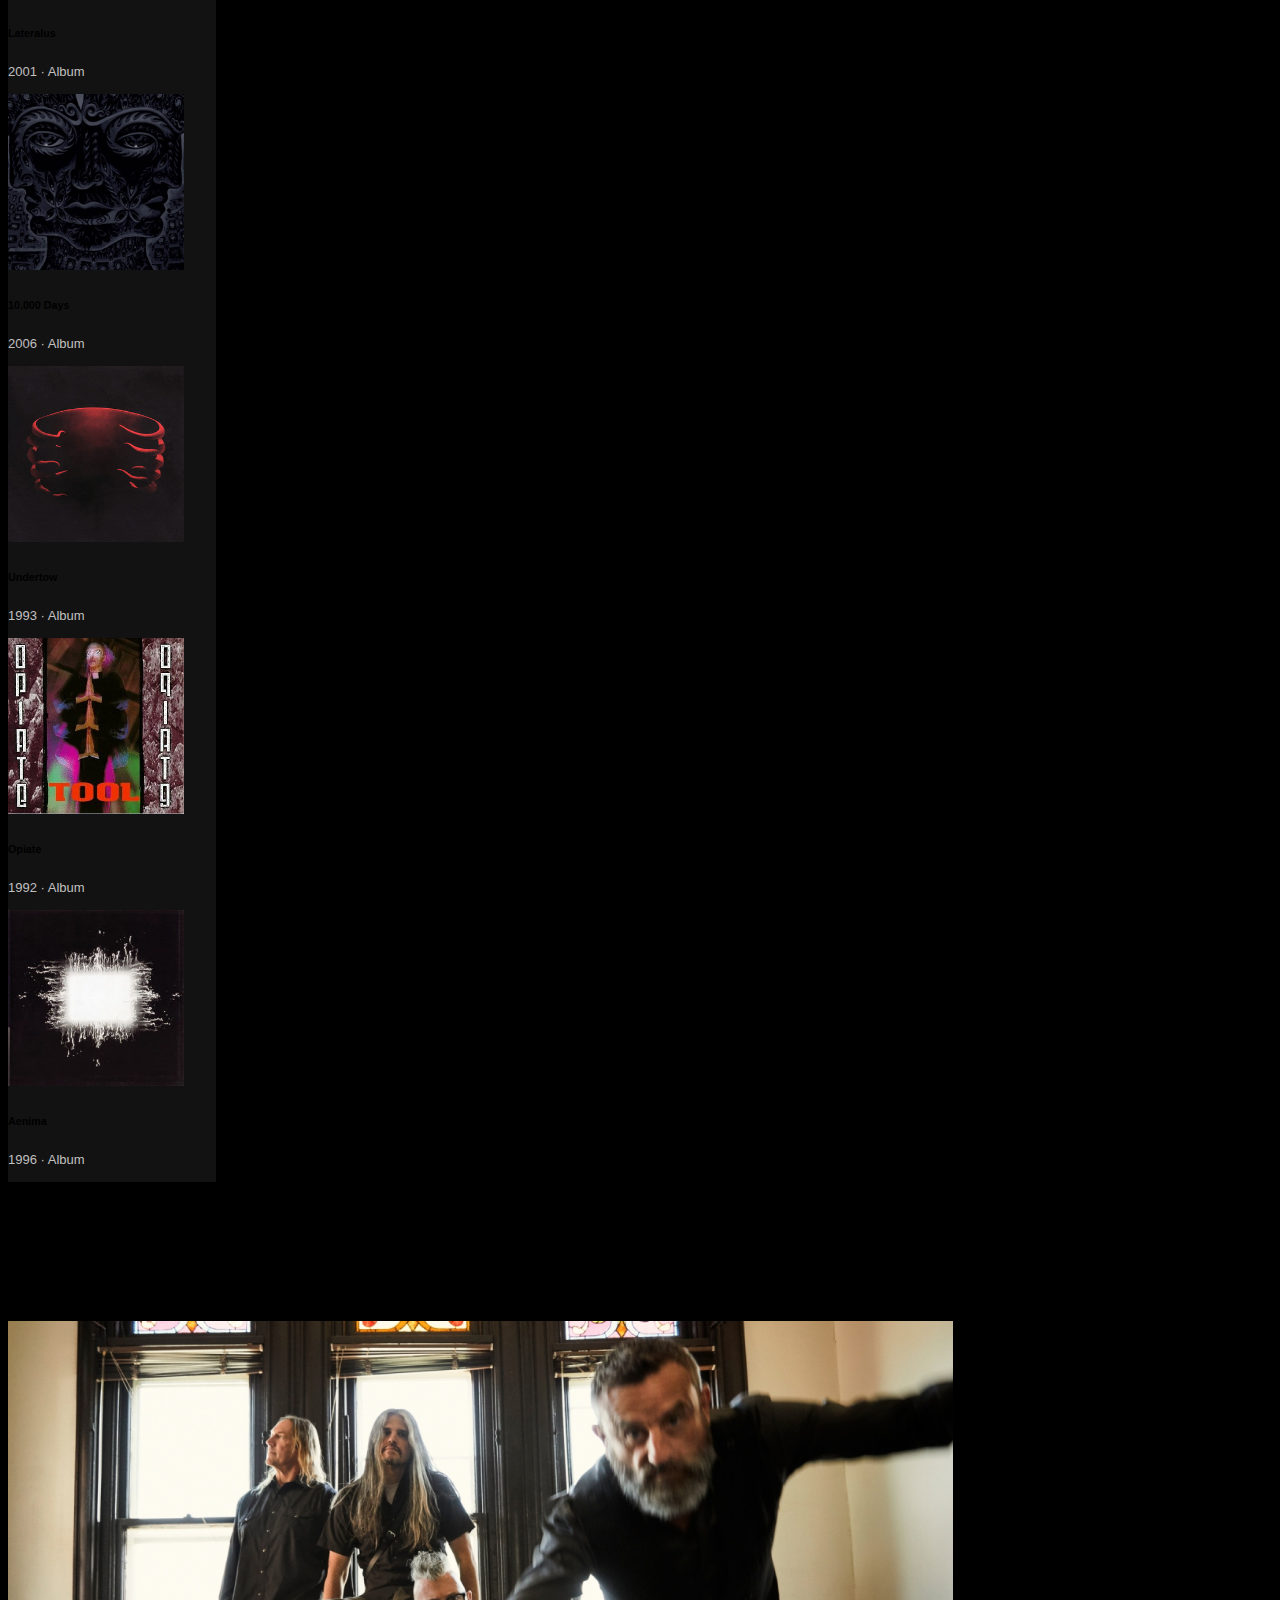
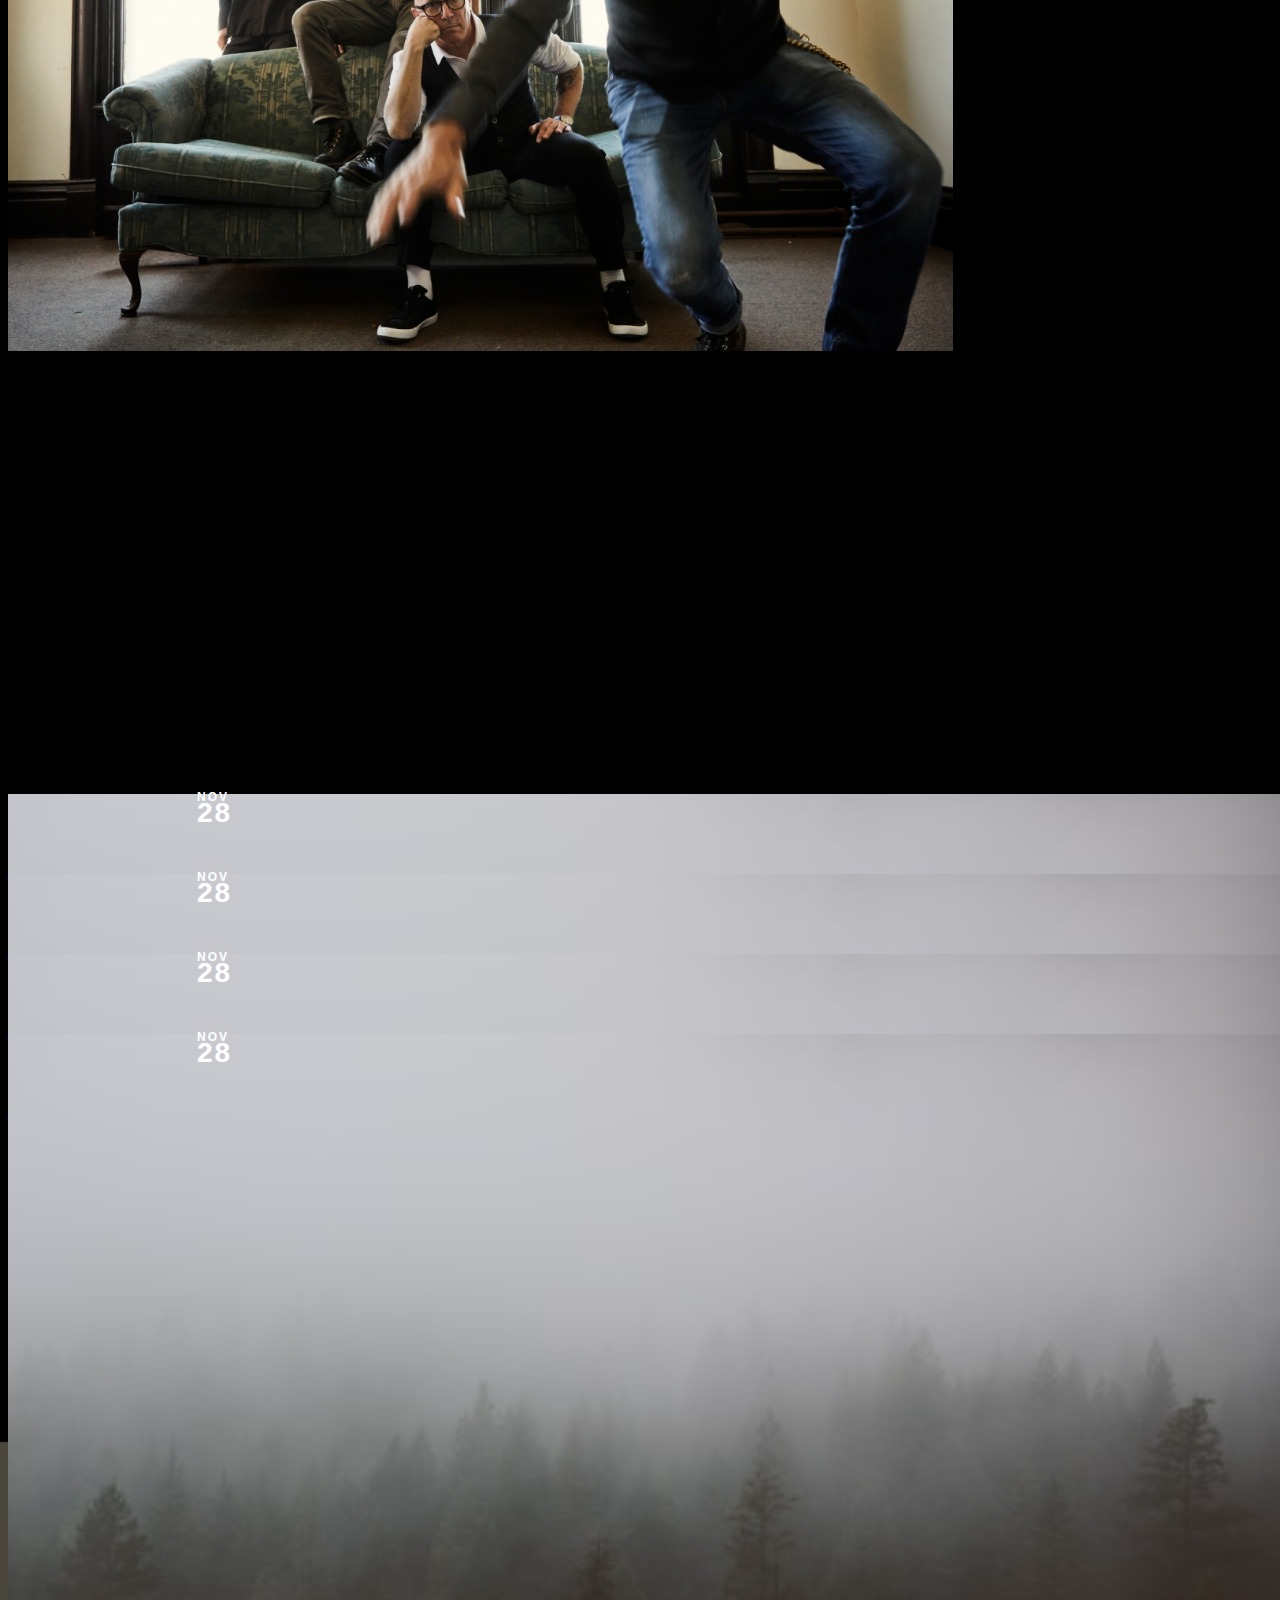
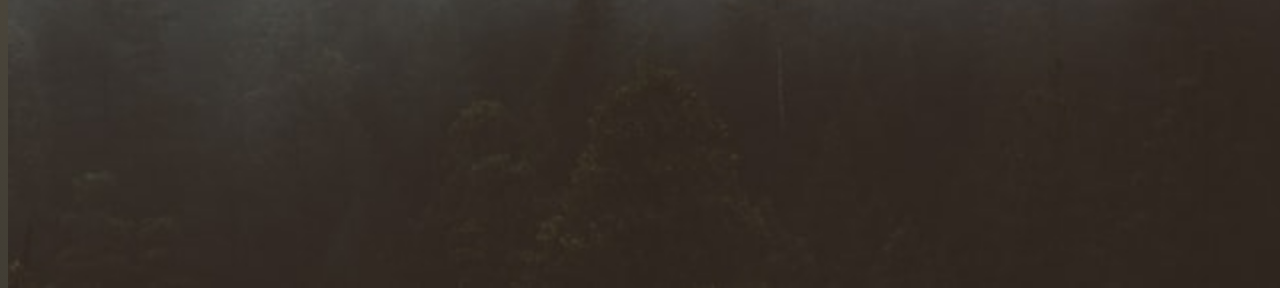
==== commit 11995a4e: "Added hover on the play button." ====
--- a/index.html
+++ b/index.html
@@ -29,8 +29,8 @@
 <!--------------------------------Play, Follow and Dropdown Section-------------------------------------->
     <div class="container-fluid">
         <div class="d-flex justify-content-start align-items-center ml-n3">
-            <div class="" >
-                <img src="artist-assets/Spotify-Play-Button-1.png"  class="play-btn" style="width:96px; height:92px;" alt="">
+            <div>
+                <img class="play-btn-spotify" src="artist-assets/Spotify-Play-Button-1.png"   style="width:96px; height:92px;" alt="">
             </div>
             <button type="button" class="btn btn-outline-light btn-follow mx-5">FOLLOW</button>
             <div class="dropdown">
@@ -47,7 +47,7 @@
         </div>
 <!--------------------------------Popular Tracks Section/Table-------------------------------------->
         <h4 class="text-white ml-4 my-4">Popular</h4>
-        <table class="table table-borderless table-hover mx-4 pl">
+        <table class="table table-borderless mx-4 pl">
             <thead>
               <!-- <tr>
                 <th scope="col">#</th>
@@ -58,16 +58,21 @@
               </tr> -->
             </thead>
             <tbody>
-                <tr>
+                <tr class="tracklist-row" > 
                     <th scope="row" colspan="4" class="track-title-text">1 
                         <img src="artist-assets/Tool_-_Lateralus.jpeg" class="img-fluid mx-3" style="height: 40px; height: 40px;" alt="...">
                         Schism</th>
                     <td class="viewed-text pl-5 pt-4" colspan="2">62.000.000</td>
-                    <td class="song-duration-text pt-4"><svg xmlns="http://www.w3.org/2000/svg" width="16" height="16" fill="currentColor" class="bi bi-heart" viewBox="0 0 16 16">
-                        <path d="m8 2.748-.717-.737C5.6.281 2.514.878 1.4 3.053c-.523 1.023-.641 2.5.314 4.385.92 1.815 2.834 3.989 6.286 6.357 3.452-2.368 5.365-4.542 6.286-6.357.955-1.886.838-3.362.314-4.385C13.486.878 10.4.28 8.717 2.01L8 2.748zM8 15C-7.333 4.868 3.279-3.04 7.824 1.143c.06.055.119.112.176.171a3.12 3.12 0 0 1 .176-.17C12.72-3.042 23.333 4.867 8 15z"/>
-                        </svg>6:4
-                        <svg xmlns="http://www.w3.org/2000/svg" width="16" height="16" fill="currentColor" class="bi bi-activity" viewBox="0 0 16 16">
-                        <path fill-rule="evenodd" clip-rule="evenodd" d="M6 2a.5.5 0 0 1 .47.33L10 12.036l1.53-4.208A.5.5 0 0 1 12 7.5h3.5a.5.5 0 0 1 0 1h-3.15l-1.88 5.17a.5.5 0 0 1-.94 0L6 3.964 4.47 8.171A.5.5 0 0 1 4 8.5H.5a.5.5 0 0 1 0-1h3.15l1.88-5.17A.5.5 0 0 1 6 2Z" fill="#000"/>
+                    <td class="song-duration-text pt-4">
+                        <svg class="like-song-icon" xmlns="http://www.w3.org/2000/svg" width="16" height="16" fill="currentColor" class="bi bi-heart" viewBox="0 0 16 16">
+                        <path d="m8 2.748-.717-.737C5.6.281 2.514.878 1.4 3.053c-.523 1.023-.641 2.5.314 4.385.92 1.815 2.834 3.989 6.286 6.357 3.452-2.368 
+                        5.365-4.542 6.286-6.357.955-1.886.838-3.362.314-4.385C13.486.878 10.4.28 8.717 2.01L8 2.748zM8 15C-7.333 4.868 3.279-3.04 7.824 
+                        1.143c.06.055.119.112.176.171a3.12 3.12 0 0 1 .176-.17C12.72-3.042 23.333 4.867 8 15z"/>
+                        </svg>
+                        6:40
+                        <svg class="drop-down-song-menu" xmlns="http://www.w3.org/2000/svg" width="16" height="16" fill="currentColor" class="bi bi-activity" viewBox="0 0 16 16">
+                        <path fill-rule="evenodd" clip-rule="evenodd" d="M6 2a.5.5 0 0 1 .47.33L10 12.036l1.53-4.208A.5.5 0 0 1 12 7.5h3.5a.5.5 0 0 1 0 1h-3.15l-1.88 5.17a.5.5 0 0 1-.94 0L6 3.964 
+                        4.47 8.171A.5.5 0 0 1 4 8.5H.5a.5.5 0 0 1 0-1h3.15l1.88-5.17A.5.5 0 0 1 6 2Z" fill="#000"/>
                         </svg>
                     </td>
                 </tr>
--- a/style.css
+++ b/style.css
@@ -15,13 +15,33 @@
     font-size: 10px;
     line-height: 32;
 }
-.play-btn {
+.play-btn-spotify {
+    position: relative;
+    width: 96px; 
+    height: 92px;
     margin-left: 20px;
-    transition: 0.3s;
+    border-radius: 50%;
+    transition: 0.5s;
+    
 }
-.play-btn:hover {
-    width: 97px;
-    height: 93px
+.play-btn-spotify ::before {
+    content: '';
+    position: absolute;
+    width: 100%;
+    height: 100%;
+    border-radius: 50%;
+    background: #98f51e;
+    transition: .5s;
+    transform: scale(.2);
+    z-index: -1;
+}
+.play-btn-spotify:hover::before {
+    transform: scale(1.1);
+    box-shadow: 0 0 15px #98f51e;
+}
+.play-btn-spotify:hover {
+    color: #98f51e;
+    box-shadow: 0 0 5px #98f51e;
 }
 .btn.dropdown {
     color: rgb(167, 167, 167);
@@ -31,6 +51,7 @@
     color: rgb(255, 255, 255);
     font-size: 25px;
 }
+/* <!------Popular Tracks Section/Table-----> */
 .track-title-text {
     color: rgb(235, 235, 235);
 }
@@ -39,6 +60,32 @@
     font-weight: 700;
     color: rgb(192, 192, 192);
 }
+
+/*  */
+/* .like-song-icon, .drop-down-song-menu {
+    padding-left: 5px;
+    padding-right: 5px;
+    opacity: 0;
+}
+.tracklist-row {
+    position: relative;
+}
+.tracklist-row::after {
+    content: "";
+    position: absolute;
+    z-index: -1;
+}
+.tracklist-row:hover, .like-song-icon:hover, .drop-down-song-menu:hover{
+    background: rgb(51, 49, 49);
+    color: white;
+    opacity: 1;
+} */
+
+
+
+
+
+/* <!------Seemore section-----> */
 .song-duration-text {
     font-size: 14px;
     font-weight: 700;
@@ -71,7 +118,7 @@
 .card-popular-release:hover {
     width: 13rem;
     height: 17rem;
-    box-shadow: 1px 1px 1px 1px black;
+    box-shadow: 1px 1px 5px 5px rgb(150, 150, 150 , 0.2);
     background: #313030;
 }
 .card-album-text {
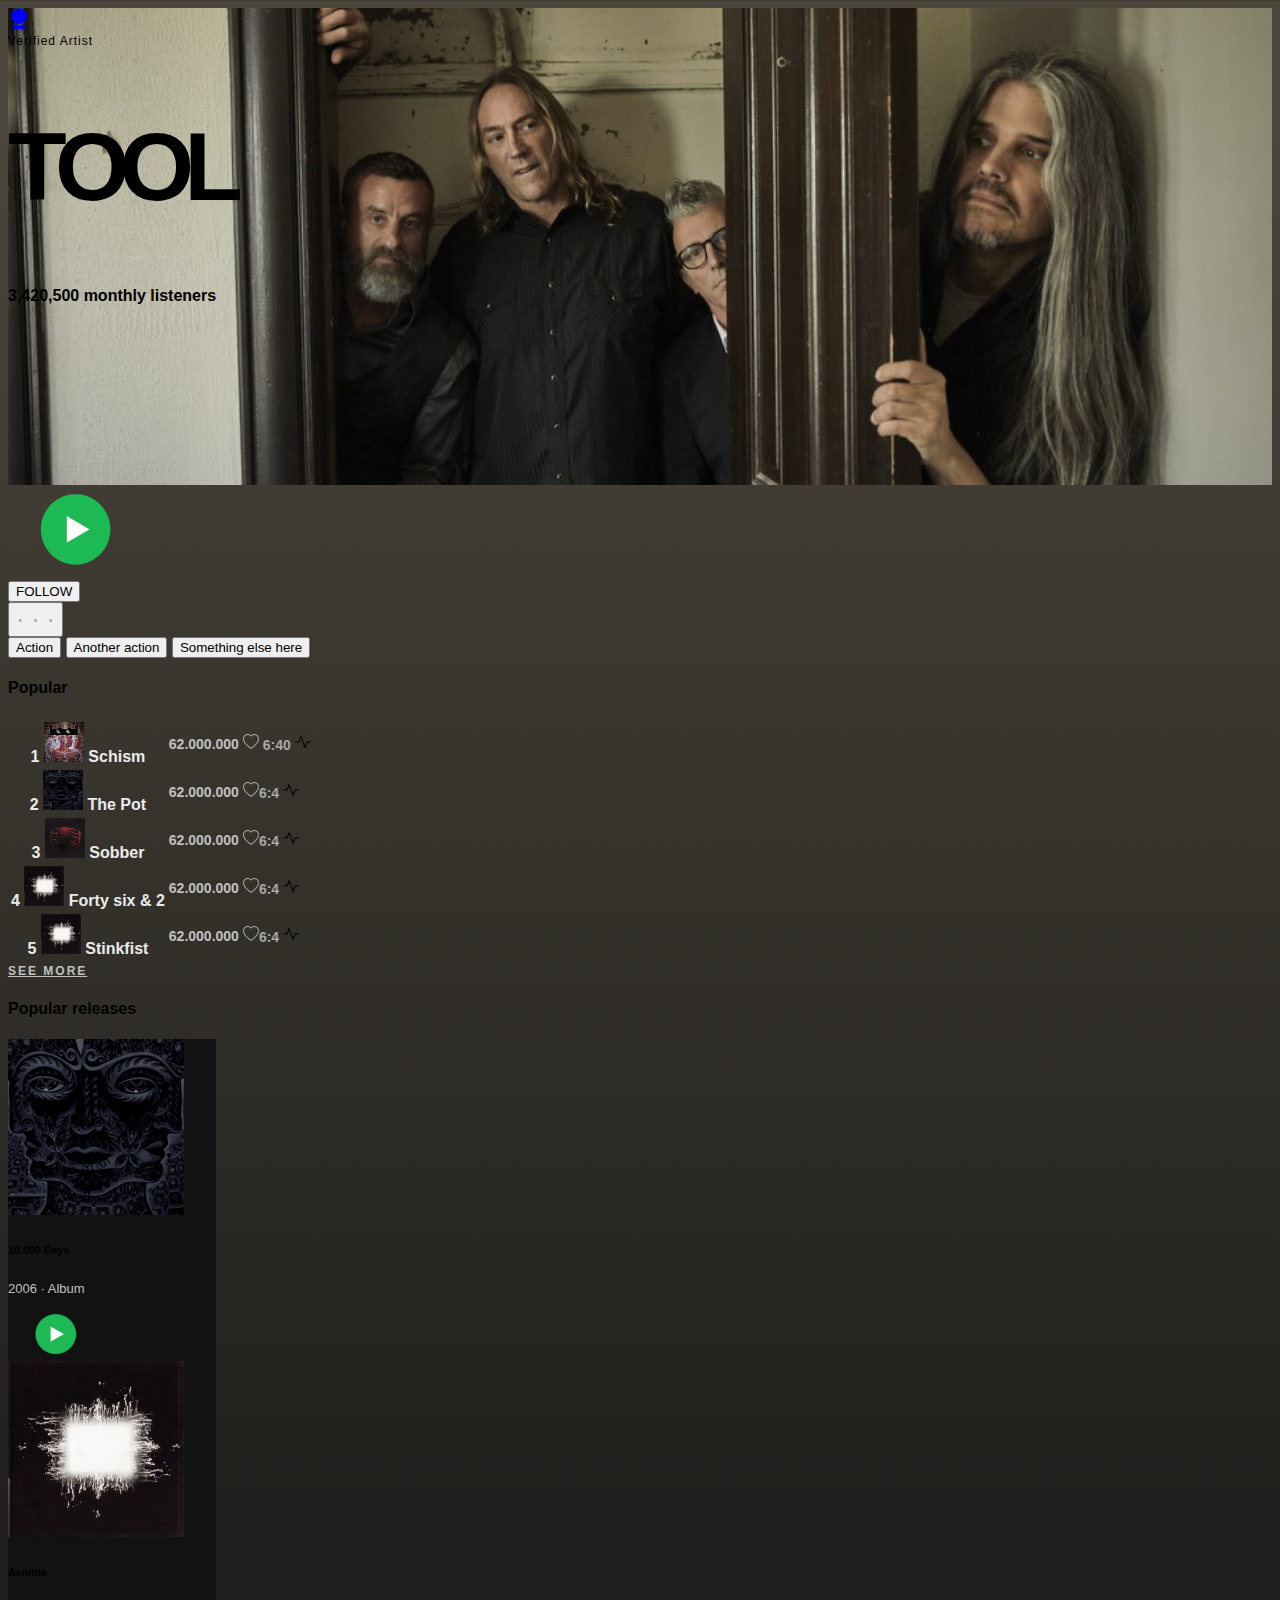
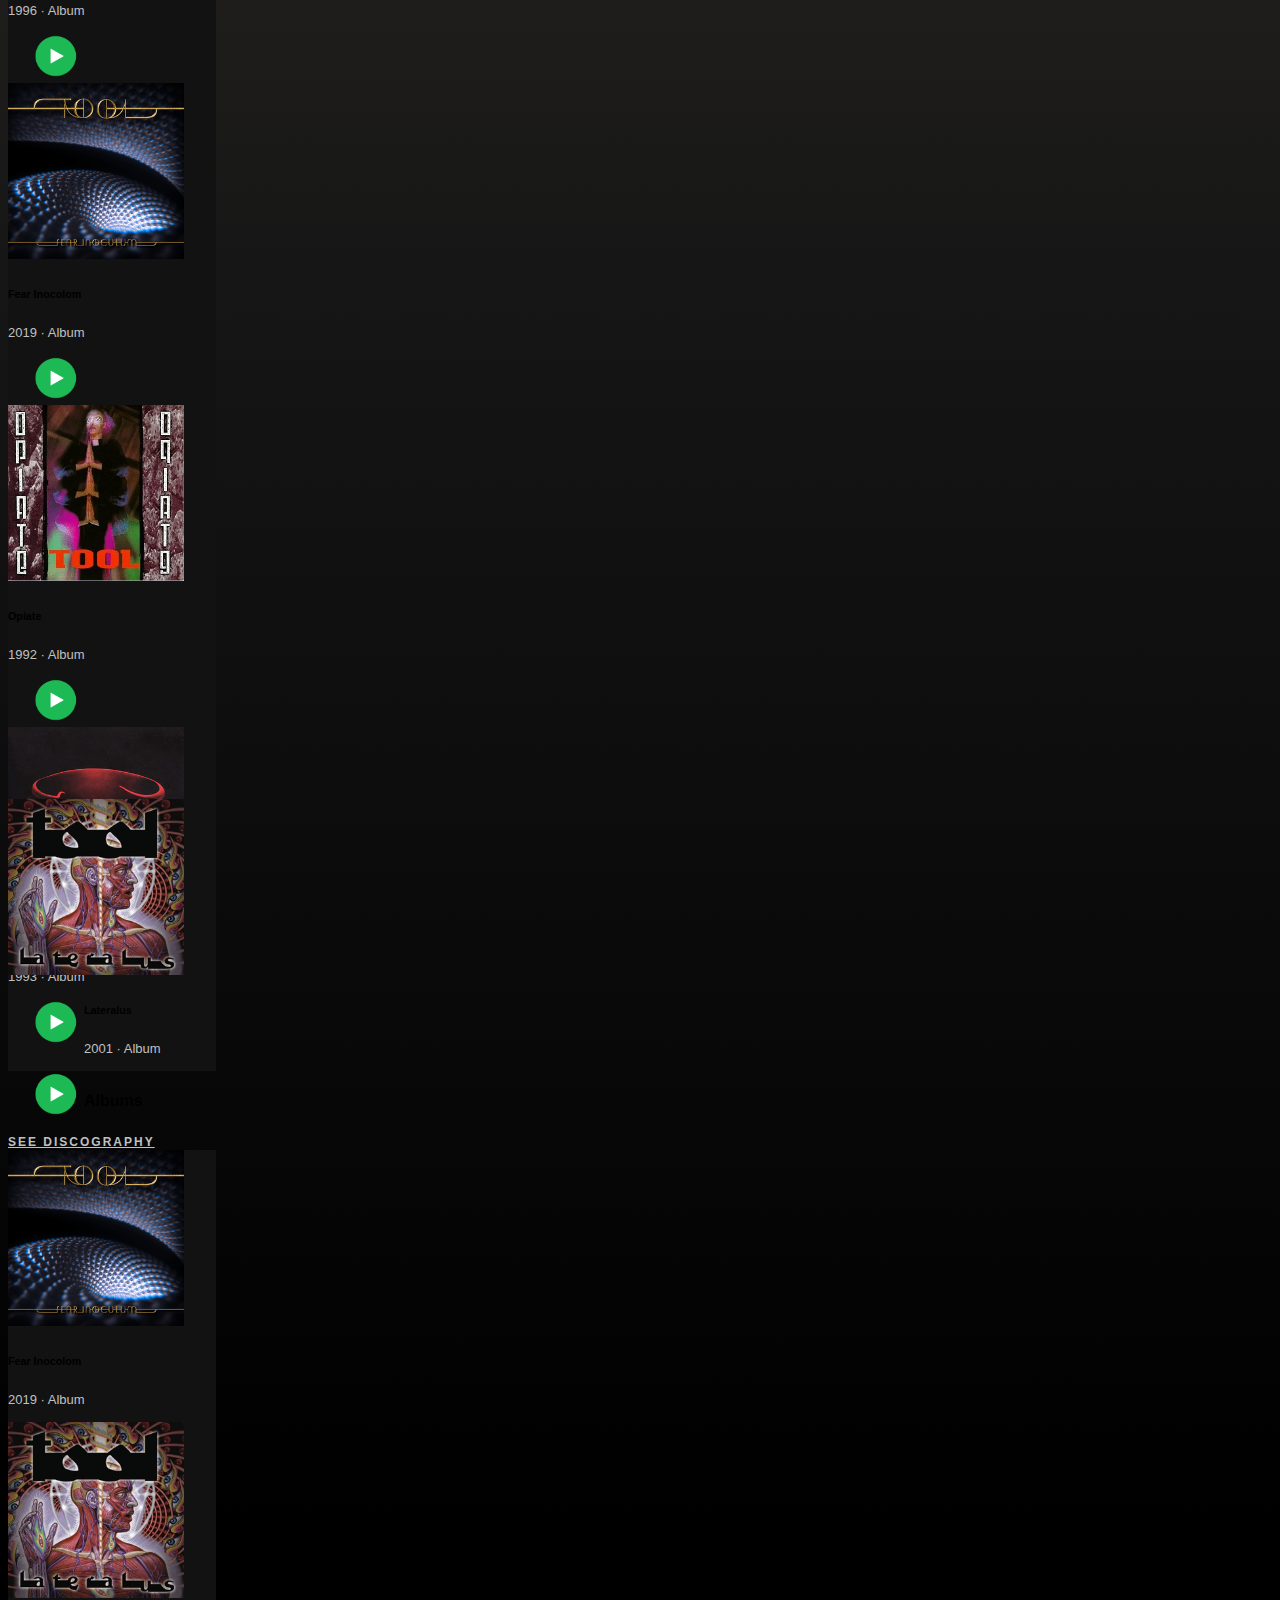
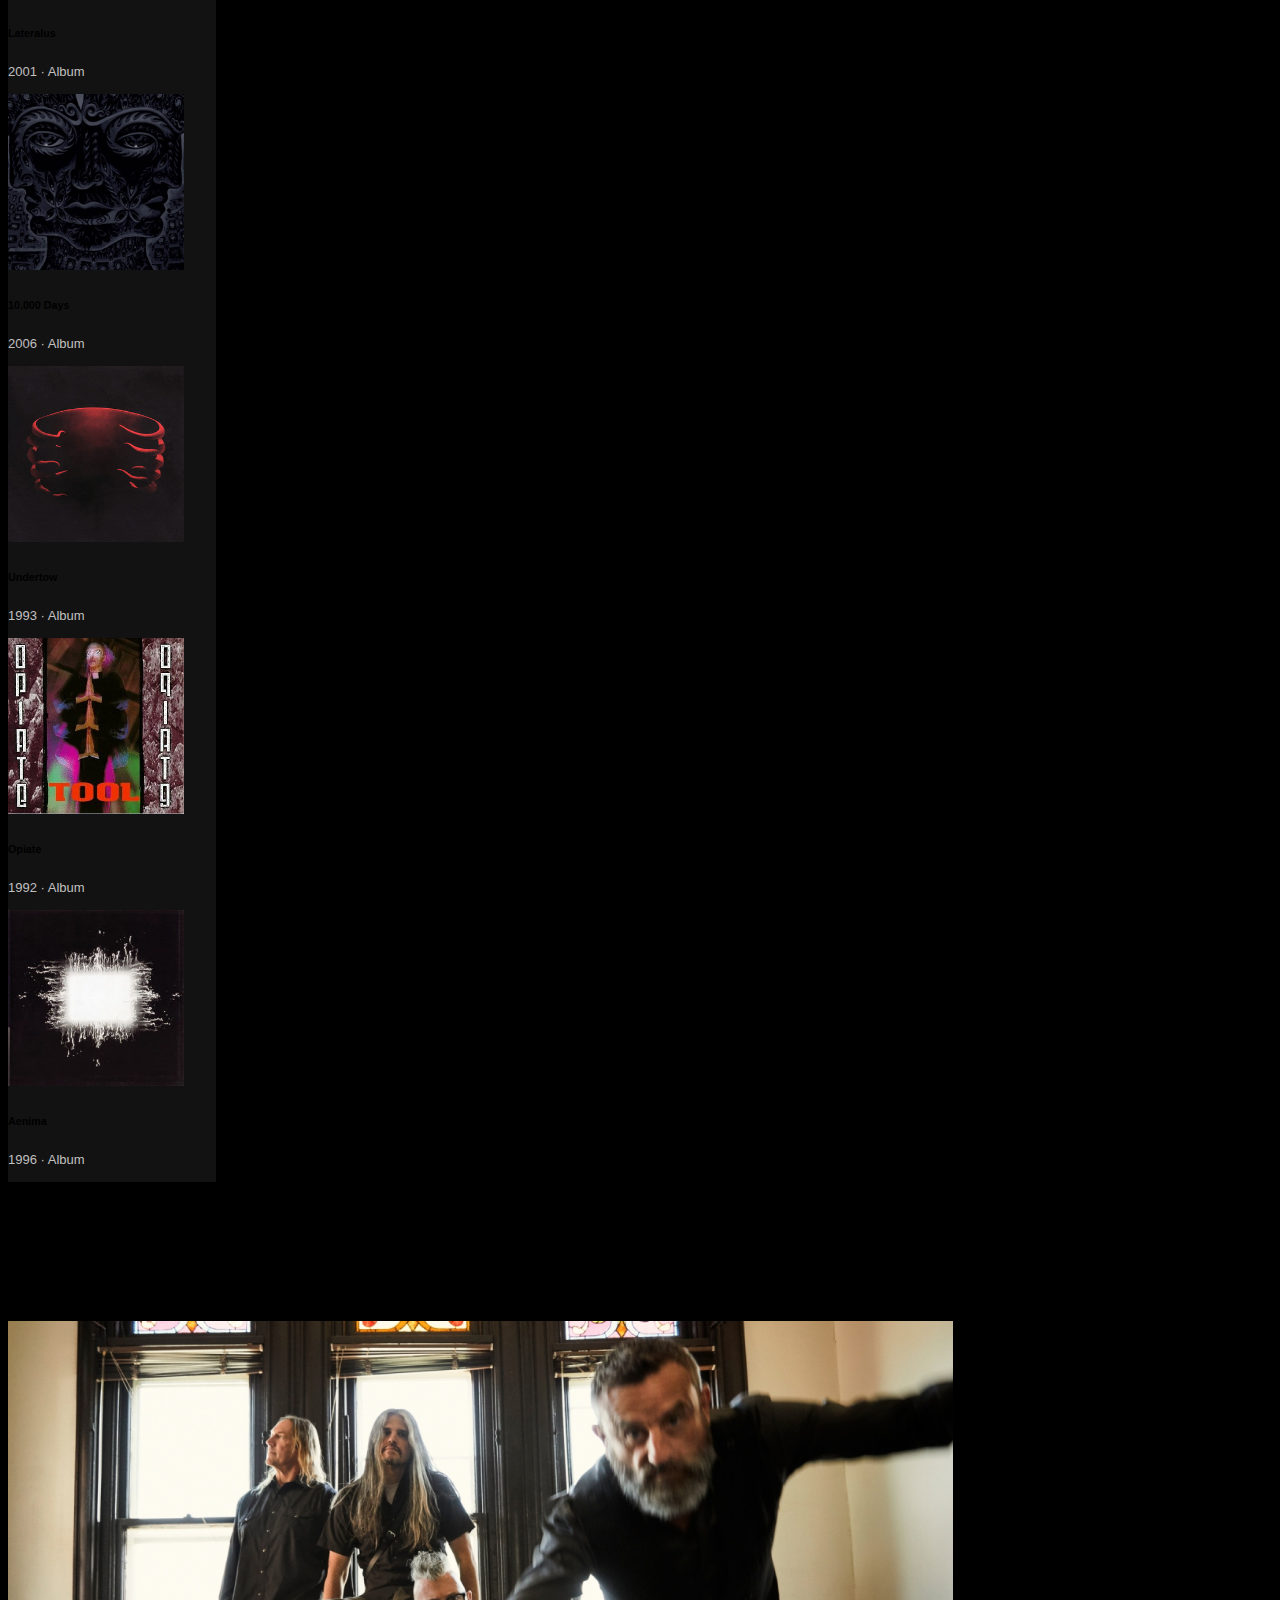
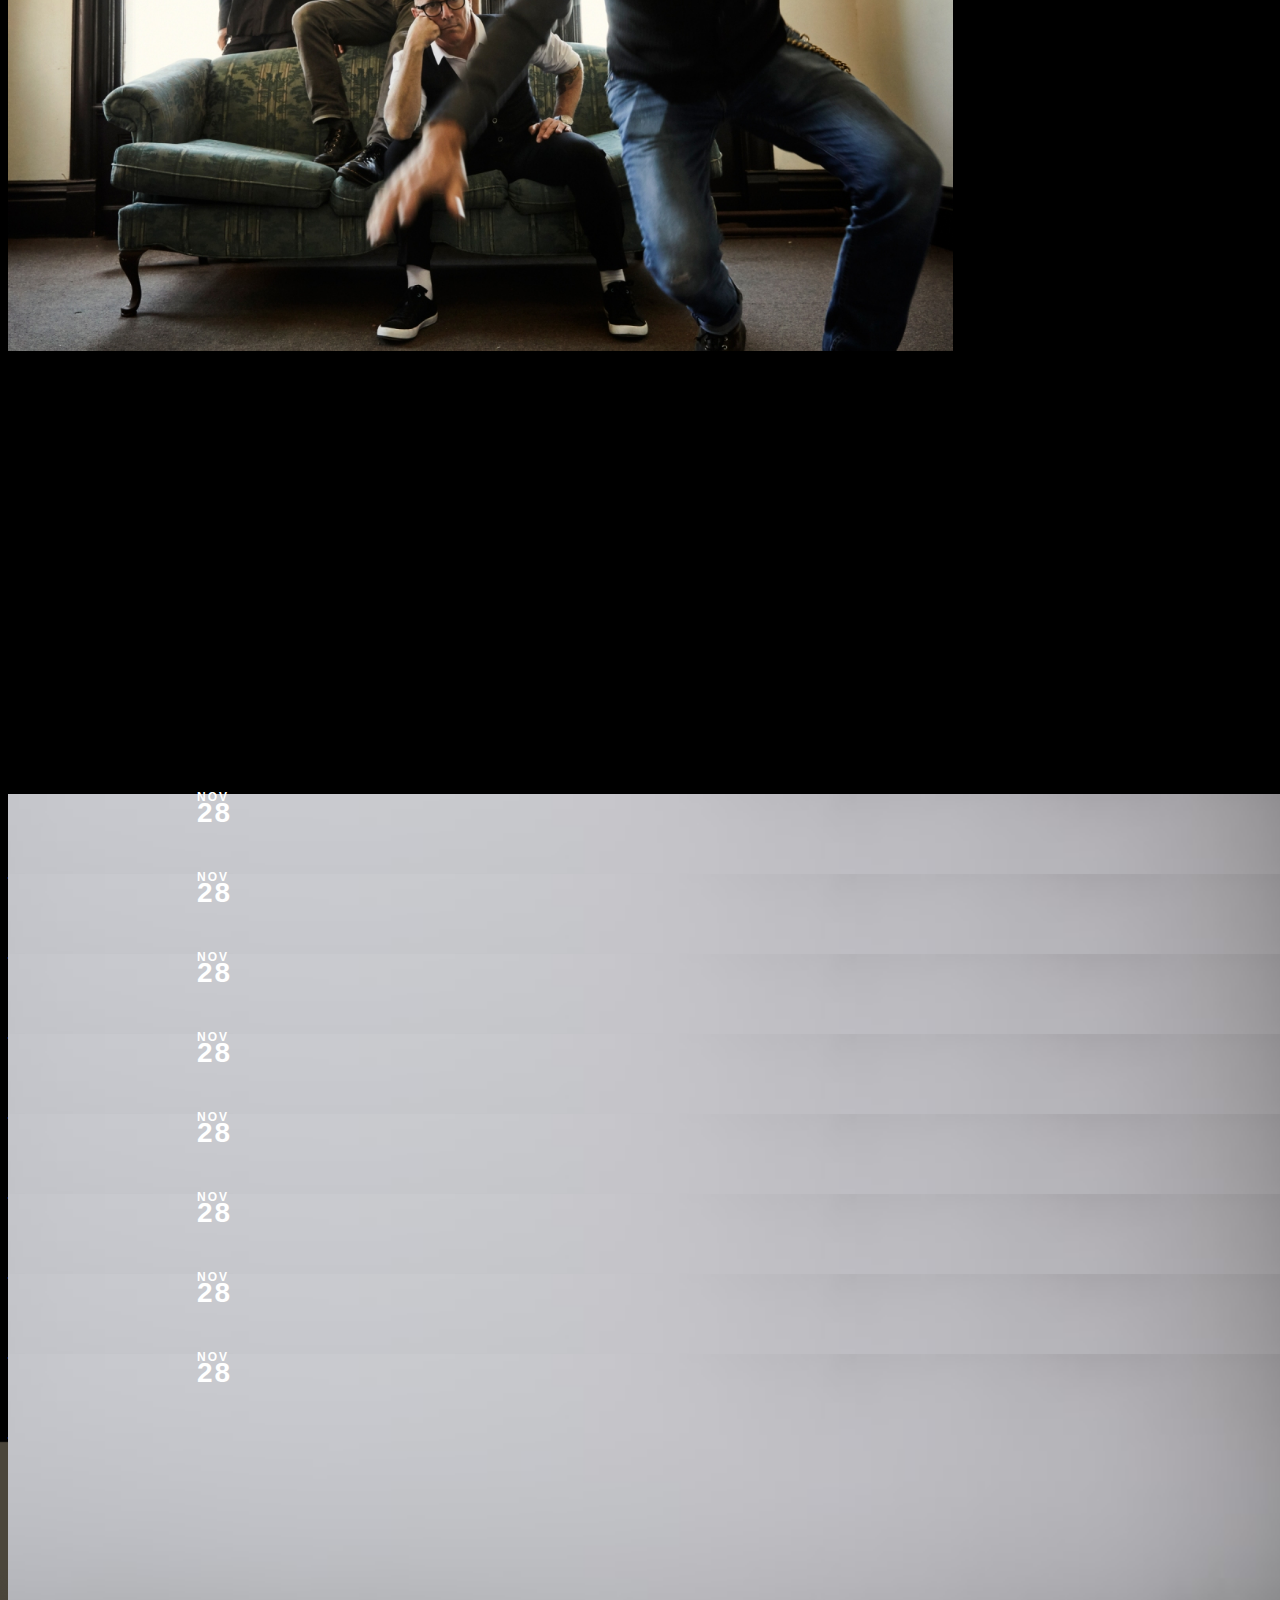
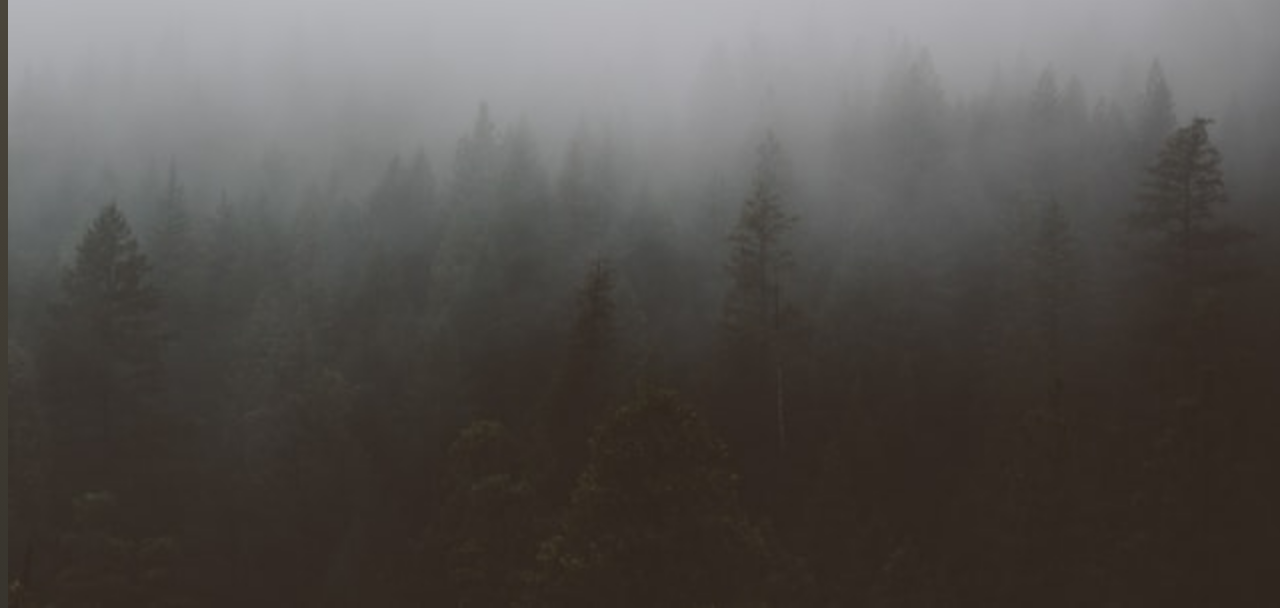
==== commit 942da8ac: "Added play button on the album cards." ====
--- a/index.html
+++ b/index.html
@@ -17,13 +17,17 @@
                 <svg xmlns="http://www.w3.org/2000/svg" width="22" height="22" fill="blue" class="bi bi-award-fill" viewBox="0 0 16 16">
                     <path d="m8 0 1.669.864 1.858.282.842 1.68 1.337 1.32L13.4 6l.306 1.854-1.337 1.32-.842 1.68-1.858.282L8 12l-1.669-.864-1.858-.282-.842-1.68-1.337-1.32L2.6 6l-.306-1.854 1.337-1.32.842-1.68L6.331.864 8 0z"/>
                     <path d="M4 11.794V16l4-1 4 1v-4.206l-2.018.306L8 13.126 6.018 12.1 4 11.794z"/>
-                    </svg>
-                    <div class="verified-artist-text ml-1" > 
-                        Verified Artist
-                    </div>
-            </div>
-            <h1 class="title-text pl-4 pb-n3">TOOL</h1>
-            <p class="lead pl-4 pb-n3"> <strong>3,420,500 monthly listeners</strong> </p>
+                </svg>
+                <div class="verified-artist-text ml-1" > 
+                    Verified Artist
+                </div>
+            </div>
+            <h1 class="title-text pl-4 pb-n3">
+                TOOL
+            </h1>
+            <p class="lead pl-4 pb-n3"> 
+                <strong>3,420,500 monthly listeners</strong>
+            </p>
         </div>
     </div>
 <!--------------------------------Play, Follow and Dropdown Section-------------------------------------->
@@ -142,56 +146,64 @@
         <div class="d-flex justify-content-around px-2">
             <div class="card card-popular-release flex-column align-items-center text-white">
                 <img class="album-img pt-3" src="artist-assets/10000Days.jpeg" class="card-img-top rounded" alt="...">
-                <div class="card-body  d-flex align-items-start" style="width: 212px;">
+                <div class="card-body  d-flex align-items-start justify justify-content-between" style="width: 212px;">
                     <div class="card-text">
                         <h6 class="" > <strong> 10.000 Days</strong></h6>
                         <p class="card-album-text">2006 <span> &middot; </span> Album</p>
                     </div>
-                </div>
-            </div>
+                    <img class="play-btn-spotify-cards" src="artist-assets/Spotify-Play-Button-1.png"alt="">
+                </div>
+            </div>
+
+            
             <div class="card card-popular-release flex-column align-items-center text-white">
                 <img class="album-img pt-3" src="artist-assets/Aenima.jpeg" class="card-img-top rounded" alt="...">
-                <div class="card-body  d-flex align-items-start" style="width: 212px;">
+                <div class="card-body  d-flex align-items-start justify-content-between " style="width: 212px;">
                     <div class="card-text">
                         <h6 class="" > <strong>Aenima</strong></h6>
                         <p class="card-album-text">1996 <span> &middot; </span> Album</p>
                     </div>
+                    <img class="play-btn-spotify-cards" src="artist-assets/Spotify-Play-Button-1.png"alt="">
                 </div>
             </div>
             <div class="card card-popular-release flex-column align-items-center text-white">
                 <img class="album-img pt-3" src="artist-assets/Tool_-_Fear_Inoculum.png" class="card-img-top rounded" alt="...">
-                <div class="card-body  d-flex align-items-start" style="width: 212px;">
+                <div class="card-body  d-flex align-items-start justify-content-between " style="width: 212px;">
                     <div class="card-text">
                         <h6 class="" > <strong>Fear Inocolom</strong></h6>
                         <p class="card-album-text">2019 <span> &middot; </span> Album</p>
                     </div>
+                    <img class="play-btn-spotify-cards" src="artist-assets/Spotify-Play-Button-1.png"alt="">
                 </div>
             </div>
             <div class="card card-popular-release flex-column align-items-center text-white">
                 <img class="album-img pt-3" src="artist-assets/Tool-Opiate.jpeg" class="card-img-top rounded" alt="...">
-                <div class="card-body  d-flex align-items-start" style="width: 212px;">
+                <div class="card-body  d-flex align-items-start justify-content-between " style="width: 212px;">
                     <div class="card-text">
                         <h6 class="" > <strong> Opiate</strong></h6>
                         <p class="card-album-text">1992 <span> &middot; </span> Album</p>
                     </div>
+                    <img class="play-btn-spotify-cards" src="artist-assets/Spotify-Play-Button-1.png"alt="">
                 </div>
             </div>
             <div class="card card-popular-release flex-column align-items-center text-white">
                 <img class="album-img pt-3" src="artist-assets/Tool-Undertow.jpeg" class="card-img-top rounded" alt="...">
-                <div class="card-body  d-flex align-items-start" style="width: 212px;">
+                <div class="card-body  d-flex align-items-start justify-content-between " style="width: 212px;">
                     <div class="card-text">
                         <h6 class="" > <strong>Undertow</strong></h6>
                         <p class="card-album-text">1993 <span> &middot; </span> Album</p>
                     </div>
+                    <img class="play-btn-spotify-cards" src="artist-assets/Spotify-Play-Button-1.png"alt="">
                 </div>
             </div>
             <div class="card card-popular-release flex-column align-items-center text-white">
                 <img class="album-img pt-3" src="artist-assets/Tool_-_Lateralus.jpeg" class="card-img-top rounded" alt="...">
-                <div class="card-body  d-flex align-items-start" style="width: 212px;">
+                <div class="card-body  d-flex align-items-start justify-content-between " style="width: 212px;">
                     <div class="card-text">
                         <h6 class="" > <strong>Lateralus</strong></h6>
                         <p class="card-album-text">2001 <span> &middot; </span> Album</p>
                     </div>
+                    <img class="play-btn-spotify-cards" src="artist-assets/Spotify-Play-Button-1.png"alt="">
                 </div>
             </div>
         </div>
@@ -207,7 +219,7 @@
         <div class="d-flex justify-content-around px-2">
             <div class="card card-popular-release flex-column align-items-center text-white">
                 <img class="album-img pt-3" src="artist-assets/Tool_-_Fear_Inoculum.png" class="card-img-top rounded" alt="...">
-                <div class="card-body  d-flex align-items-start" style="width: 212px;">
+                <div class="card-body  d-flex align-items-start justify-content-between " style="width: 212px;">
                     <div class="card-text">
                         <h6 class="" > <strong>Fear Inocolom</strong></h6>
                         <p class="card-album-text">2019 <span> &middot; </span> Album</p>
@@ -216,7 +228,7 @@
             </div>
             <div class="card card-popular-release flex-column align-items-center text-white">
                 <img class="album-img pt-3" src="artist-assets/Tool_-_Lateralus.jpeg" class="card-img-top rounded" alt="...">
-                <div class="card-body  d-flex align-items-start" style="width: 212px;">
+                <div class="card-body  d-flex align-items-start justify-content-between " style="width: 212px;">
                     <div class="card-text">
                         <h6 class="" > <strong>Lateralus</strong></h6>
                         <p class="card-album-text">2001 <span> &middot; </span> Album</p>
@@ -225,7 +237,7 @@
             </div>
             <div class="card card-popular-release flex-column align-items-center text-white">
                 <img class="album-img pt-3" src="artist-assets/10000Days.jpeg" class="card-img-top rounded" alt="...">
-                <div class="card-body  d-flex align-items-start" style="width: 212px;">
+                <div class="card-body  d-flex align-items-start justify-content-between " style="width: 212px;">
                     <div class="card-text">
                         <h6 class="" > <strong> 10.000 Days</strong></h6>
                         <p class="card-album-text">2006 <span> &middot; </span> Album</p>
@@ -234,7 +246,7 @@
             </div>
             <div class="card card-popular-release flex-column align-items-center text-white">
                 <img class="album-img pt-3" src="artist-assets/Tool-Undertow.jpeg" class="card-img-top rounded" alt="...">
-                <div class="card-body  d-flex align-items-start" style="width: 212px;">
+                <div class="card-body  d-flex align-items-start justify-content-between " style="width: 212px;">
                     <div class="card-text">
                         <h6 class="" > <strong>Undertow</strong></h6>
                         <p class="card-album-text">1993 <span> &middot; </span> Album</p>
@@ -243,7 +255,7 @@
             </div>
             <div class="card card-popular-release flex-column align-items-center text-white">
                 <img class="album-img pt-3" src="artist-assets/Tool-Opiate.jpeg" class="card-img-top rounded" alt="...">
-                <div class="card-body  d-flex align-items-start" style="width: 212px;">
+                <div class="card-body  d-flex align-items-start justify-content-between " style="width: 212px;">
                     <div class="card-text">
                         <h6 class="" > <strong> Opiate</strong></h6>
                         <p class="card-album-text">1992 <span> &middot; </span> Album</p>
@@ -252,7 +264,7 @@
             </div>
             <div class="card card-popular-release flex-column align-items-center text-white">
                 <img class="album-img pt-3" src="artist-assets/Aenima.jpeg" class="card-img-top rounded" alt="...">
-                <div class="card-body  d-flex align-items-start" style="width: 212px;">
+                <div class="card-body  d-flex align-items-start justify-content-between " style="width: 212px;">
                     <div class="card-text">
                         <h6 class="" > <strong>Aenima</strong></h6>
                         <p class="card-album-text">1996 <span> &middot; </span> Album</p>
@@ -375,71 +387,84 @@
 <!--------------------------------Offers-------------------------------------->
             <div class="col-3">
                 <div class="d-flex flex-column">
-                    <div class="d-flex flex-column">
-                        <div class="card mb-3" style="max-width: 540px; height: 80px;">
-                            <div class="row no-gutters">
-                                <div class="col-md-4">
-                                <img src="" alt="...">
-                            </div>
-                            <div class="col-md-8">
-                                <div class="card-body">
-                                    <h5 class="card-title">Card title</h5>
-                                    <p class="card-text">This is a wider card with supporting text below as a natural lead-in to additional content. This content is a little bit longer.</p>
-                                    <p class="card-text"><small class="text-muted">Last updated 3 mins ago</small></p>
-                                </div>
-                            </div>
-                            </div>
-                        </div>
-                    </div>
-                    <div class="d-flex flex-column">
-                        <div class="card mb-3" style="max-width: 540px; height: 80px;">
-                            <div class="row no-gutters">
-                                <div class="col-md-4">
-                                <img src="" alt="...">
-                            </div>
-                            <div class="col-md-8">
-                                <div class="card-body">
-                                    <h5 class="card-title">Card title</h5>
-                                    <p class="card-text">This is a wider card with supporting text below as a natural lead-in to additional content. This content is a little bit longer.</p>
-                                    <p class="card-text"><small class="text-muted">Last updated 3 mins ago</small></p>
-                                </div>
-                            </div>
-                            </div>
-                        </div>
-                    </div>
-                    <div class="d-flex flex-column">
-                        <div class="card mb-3" style="max-width: 540px; height: 80px;">
-                            <div class="row no-gutters">
-                                <div class="col-md-4">
-                                <img src="" alt="...">
-                            </div>
-                            <div class="col-md-8">
-                                <div class="card-body">
-                                    <h5 class="card-title">Card title</h5>
-                                    <p class="card-text">This is a wider card with supporting text below as a natural lead-in to additional content. This content is a little bit longer.</p>
-                                    <p class="card-text"><small class="text-muted">Last updated 3 mins ago</small></p>
-                                </div>
-                            </div>
-                            </div>
-                        </div>
-                    </div>
-                    <div class="d-flex flex-column">
-                        <div class="card mb-3" style="max-width: 540px; height: 80px;">
-                            <div class="row no-gutters">
-                                <div class="col-md-4">
-                                <img src="" alt="...">
-                            </div>
-                            <div class="col-md-8">
-                                <div class="card-body">
-                                    <h5 class="card-title">Card title</h5>
-                                    <p class="card-text">This is a wider card with supporting text below as a natural lead-in to additional content. This content is a little bit longer.</p>
-                                    <p class="card-text"><small class="text-muted">Last updated 3 mins ago</small></p>
-                                </div>
-                            </div>
-                            </div>
-                        </div>
-                    </div>
-                </div>
+                    <div class="card mb-3 card-ontour " style="max-width: 540px; max-height: 80px;">
+                        <div class="row no-gutters">
+                            <div class="col-md-3">
+                            <img  class="on-tour-img img-fluid p-1" src="artist-assets/nicole-mason-cv_fqvrbKWs-unsplash.jpg" alt="...">NOV 28
+                            <div class="inner-text-date">
+                                <div>NOV</div>
+                                <div id="tour-date" class="mt-2" >28</div>
+                            </div>
+                        </div>
+                        <div class="col-md-8">
+                            <div class="card-body flex-column">
+                                <h6 class="card-title card-title-ontour mt-n3 ml-n2 w-100">TOOL with Stone Temple Pilots</h6>
+                                <p class="card-text card-text-ontour mt-n2 ml-n2">Sun 4:00am. After Live Music Hall at Brauer House,
+                                    Lombard.
+                                </small></p>
+                            </div>
+                        </div>
+                        </div>
+                    </div>
+                    <div class="card mb-3 card-ontour " style="max-width: 540px; max-height: 80px;">
+                        <div class="row no-gutters">
+                            <div class="col-md-3">
+                            <img  class="on-tour-img img-fluid p-1" src="artist-assets/nicole-mason-cv_fqvrbKWs-unsplash.jpg" alt="...">NOV 28
+                            <div class="inner-text-date">
+                                <div>NOV</div>
+                                <div id="tour-date" class="mt-2" >28</div>
+                            </div>
+                        </div>
+                        <div class="col-md-8">
+                            <div class="card-body flex-column">
+                                <h6 class="card-title card-title-ontour mt-n3 ml-n2 w-100">TOOL with Stone Temple Pilots</h6>
+                                <p class="card-text card-text-ontour mt-n2 ml-n2">Sun 4:00am. After Live Music Hall at Brauer House,
+                                    Lombard.
+                                </small></p>
+                            </div>
+                        </div>
+                        </div>
+                    </div>
+                    <div class="card mb-3 card-ontour " style="max-width: 540px; max-height: 80px;">
+                        <div class="row no-gutters">
+                            <div class="col-md-3">
+                            <img  class="on-tour-img img-fluid p-1" src="artist-assets/nicole-mason-cv_fqvrbKWs-unsplash.jpg" alt="...">NOV 28
+                            <div class="inner-text-date">
+                                <div>NOV</div>
+                                <div id="tour-date" class="mt-2" >28</div>
+                            </div>
+                        </div>
+                        <div class="col-md-8">
+                            <div class="card-body flex-column">
+                                <h6 class="card-title card-title-ontour mt-n3 ml-n2 w-100">TOOL with Stone Temple Pilots</h6>
+                                <p class="card-text card-text-ontour mt-n2 ml-n2">Sun 4:00am. After Live Music Hall at Brauer House,
+                                    Lombard.
+                                </small></p>
+                            </div>
+                        </div>
+                        </div>
+                    </div>
+                    <div class="card mb-3 card-ontour " style="max-width: 540px; max-height: 80px;">
+                        <div class="row no-gutters">
+                            <div class="col-md-3">
+                            <img  class="on-tour-img img-fluid rounded p-1" src="artist-assets/nicole-mason-cv_fqvrbKWs-unsplash.jpg" alt="...">NOV 28
+                            <div class="inner-text-date">
+                                <div>NOV</div>
+                                <div id="tour-date" class="mt-2" >28</div>
+                            </div>
+                        </div>
+                        <div class="col-md-8">
+                            <div class="card-body flex-column">
+                                <h6 class="card-title card-title-ontour mt-n3 ml-n2 w-100">TOOL with Stone Temple Pilots</h6>
+                                <p class="card-text card-text-ontour mt-n2 ml-n2">Sun 4:00am. After Live Music Hall at Brauer House,
+                                    Lombard.
+                                </small></p>
+                            </div>
+                        </div>
+                        </div>
+                    </div>
+                </div>
+                
             </div>
         </div>
 
--- a/style.css
+++ b/style.css
@@ -59,6 +59,35 @@
     font-size: 14px;
     font-weight: 700;
     color: rgb(192, 192, 192);
+}
+.play-btn-spotify-cards {
+    position: relative;
+    width: 56px; 
+    height: 52px;
+    float: left;
+    margin-left: 20px;
+    border-radius: 50%;
+    transition: 0.5s;
+    
+}
+.play-btn-spotify-cards ::before {
+    content: '';
+    position: absolute;
+    width: 100%;
+    height: 100%;
+    border-radius: 50%;
+    background: #98f51e;
+    transition: .5s;
+    transform: scale(.2);
+    z-index: -1;
+}
+.play-btn-spotify-cards:hover::before {
+    transform: scale(1.1);
+    box-shadow: 0 0 15px #98f51e;
+}
+.play-btn-spotify-cards:hover {
+    color: #98f51e;
+    box-shadow: 0 0 5px #98f51e;
 }
 
 /*  */
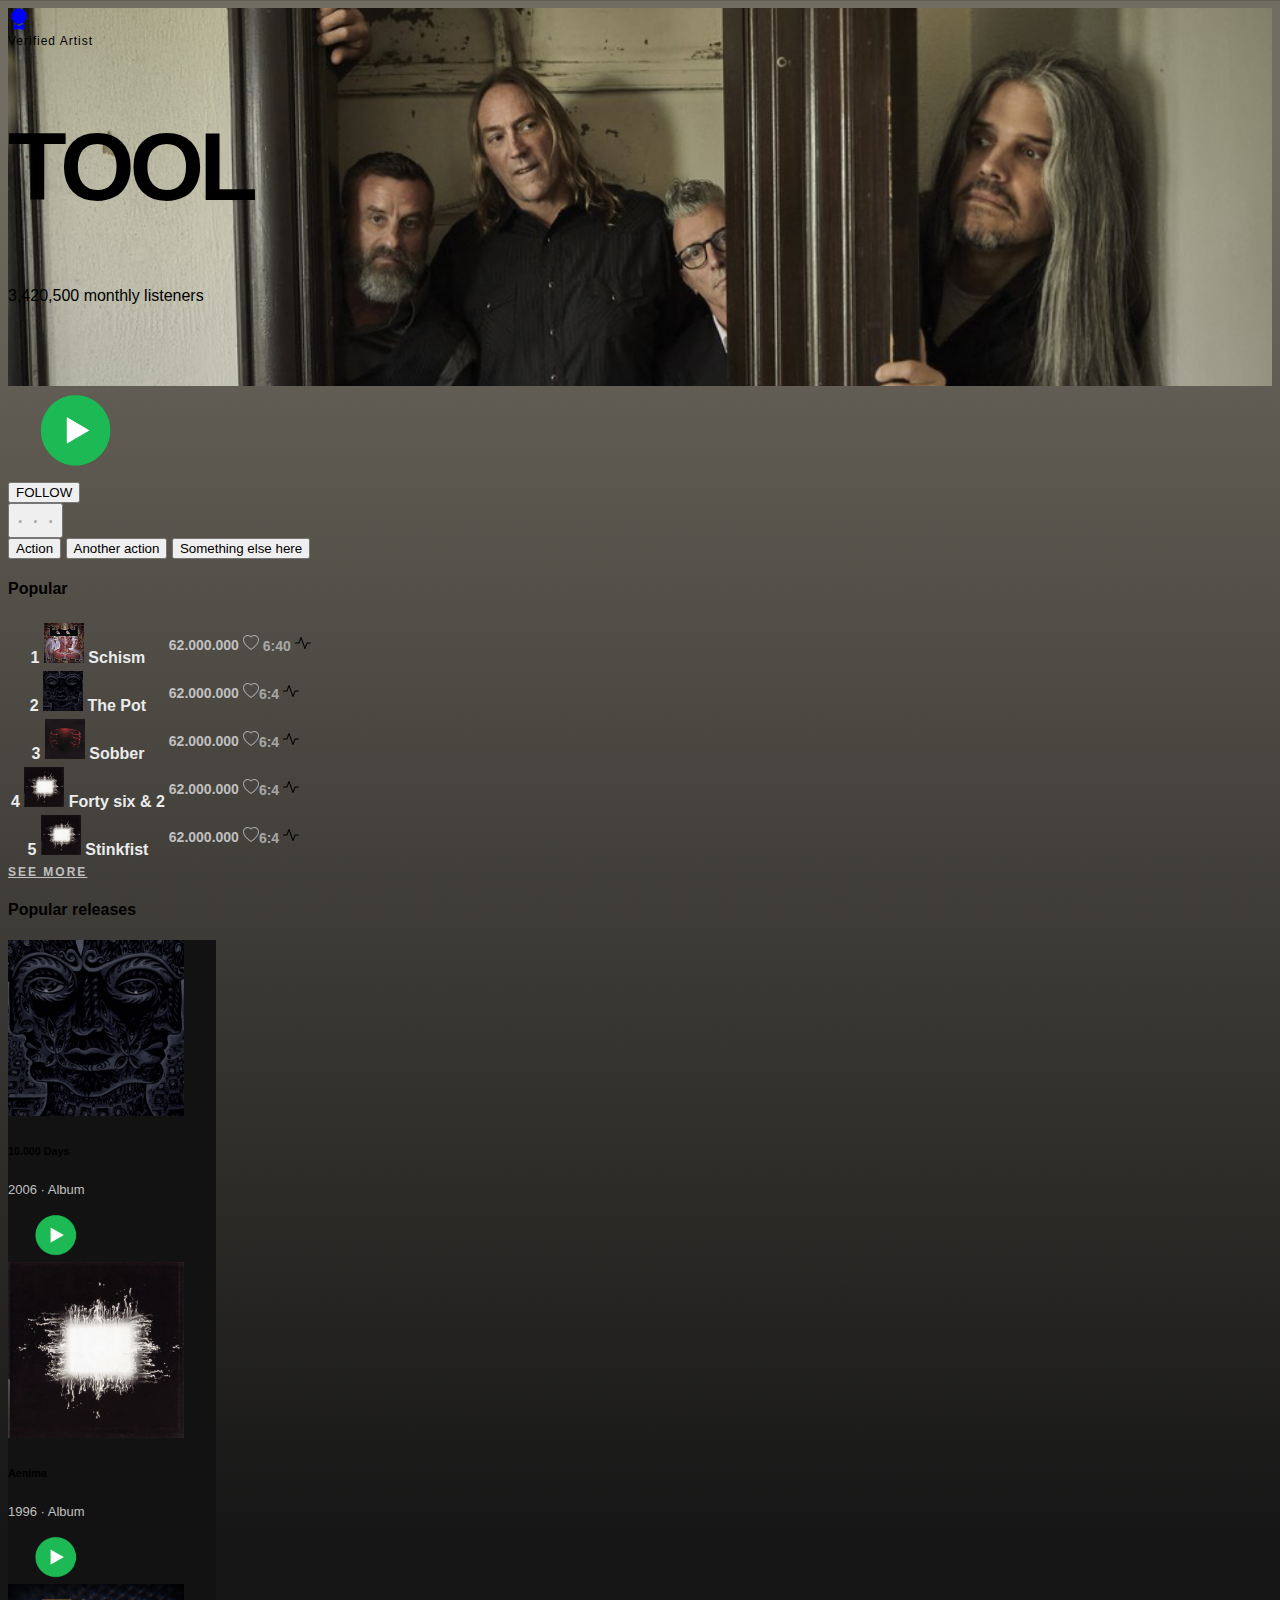
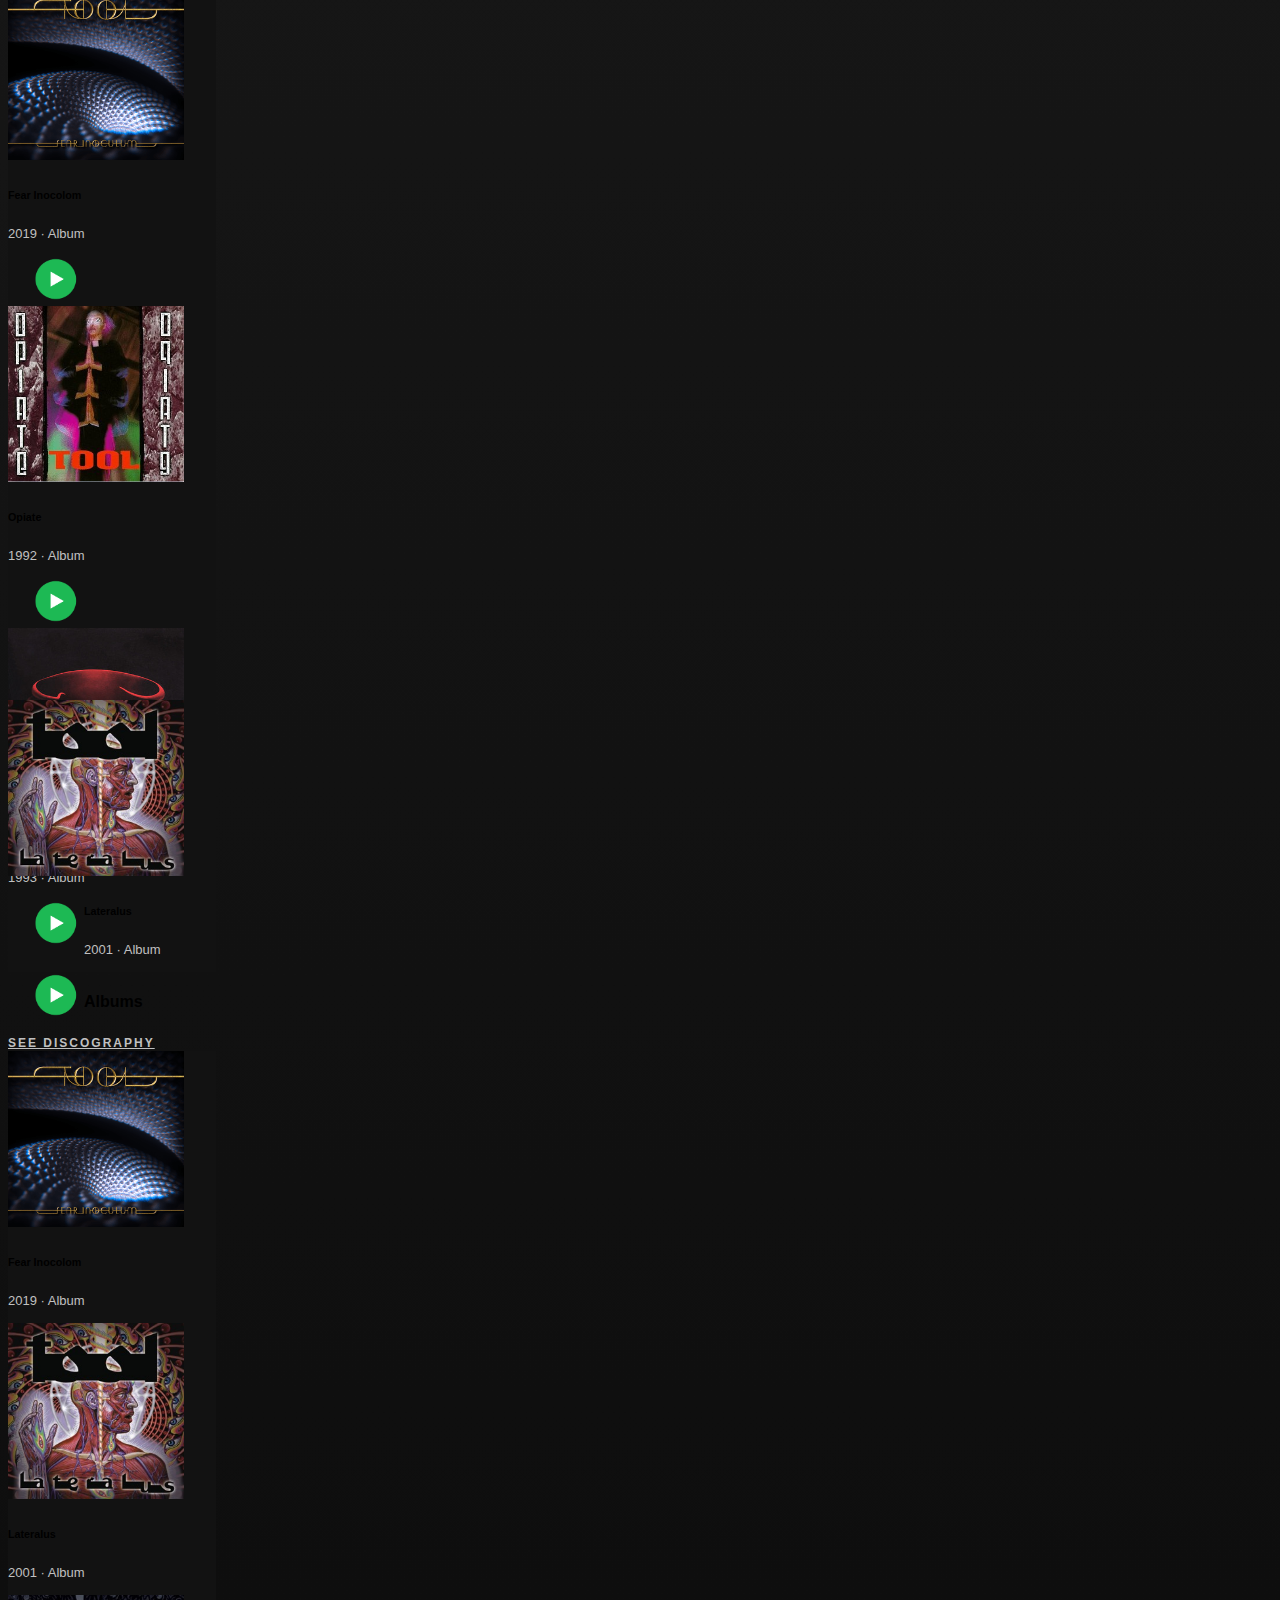
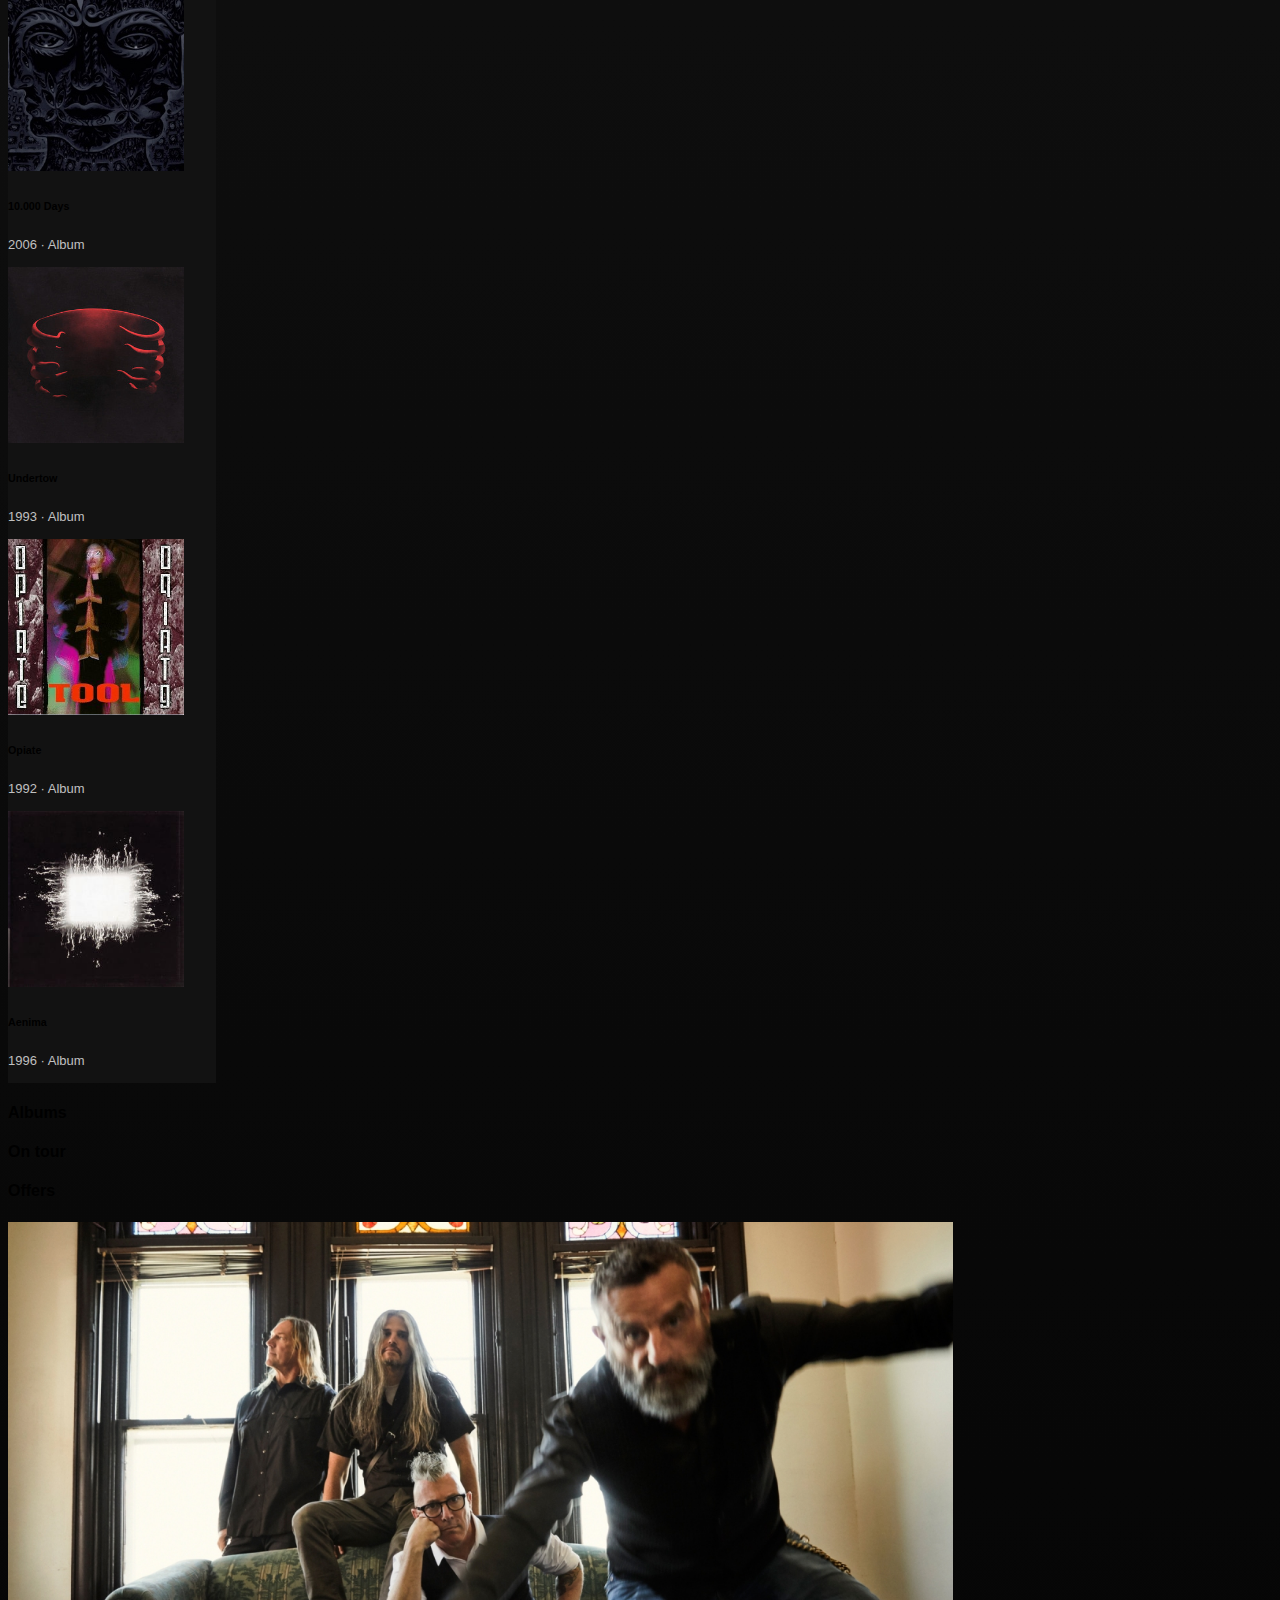
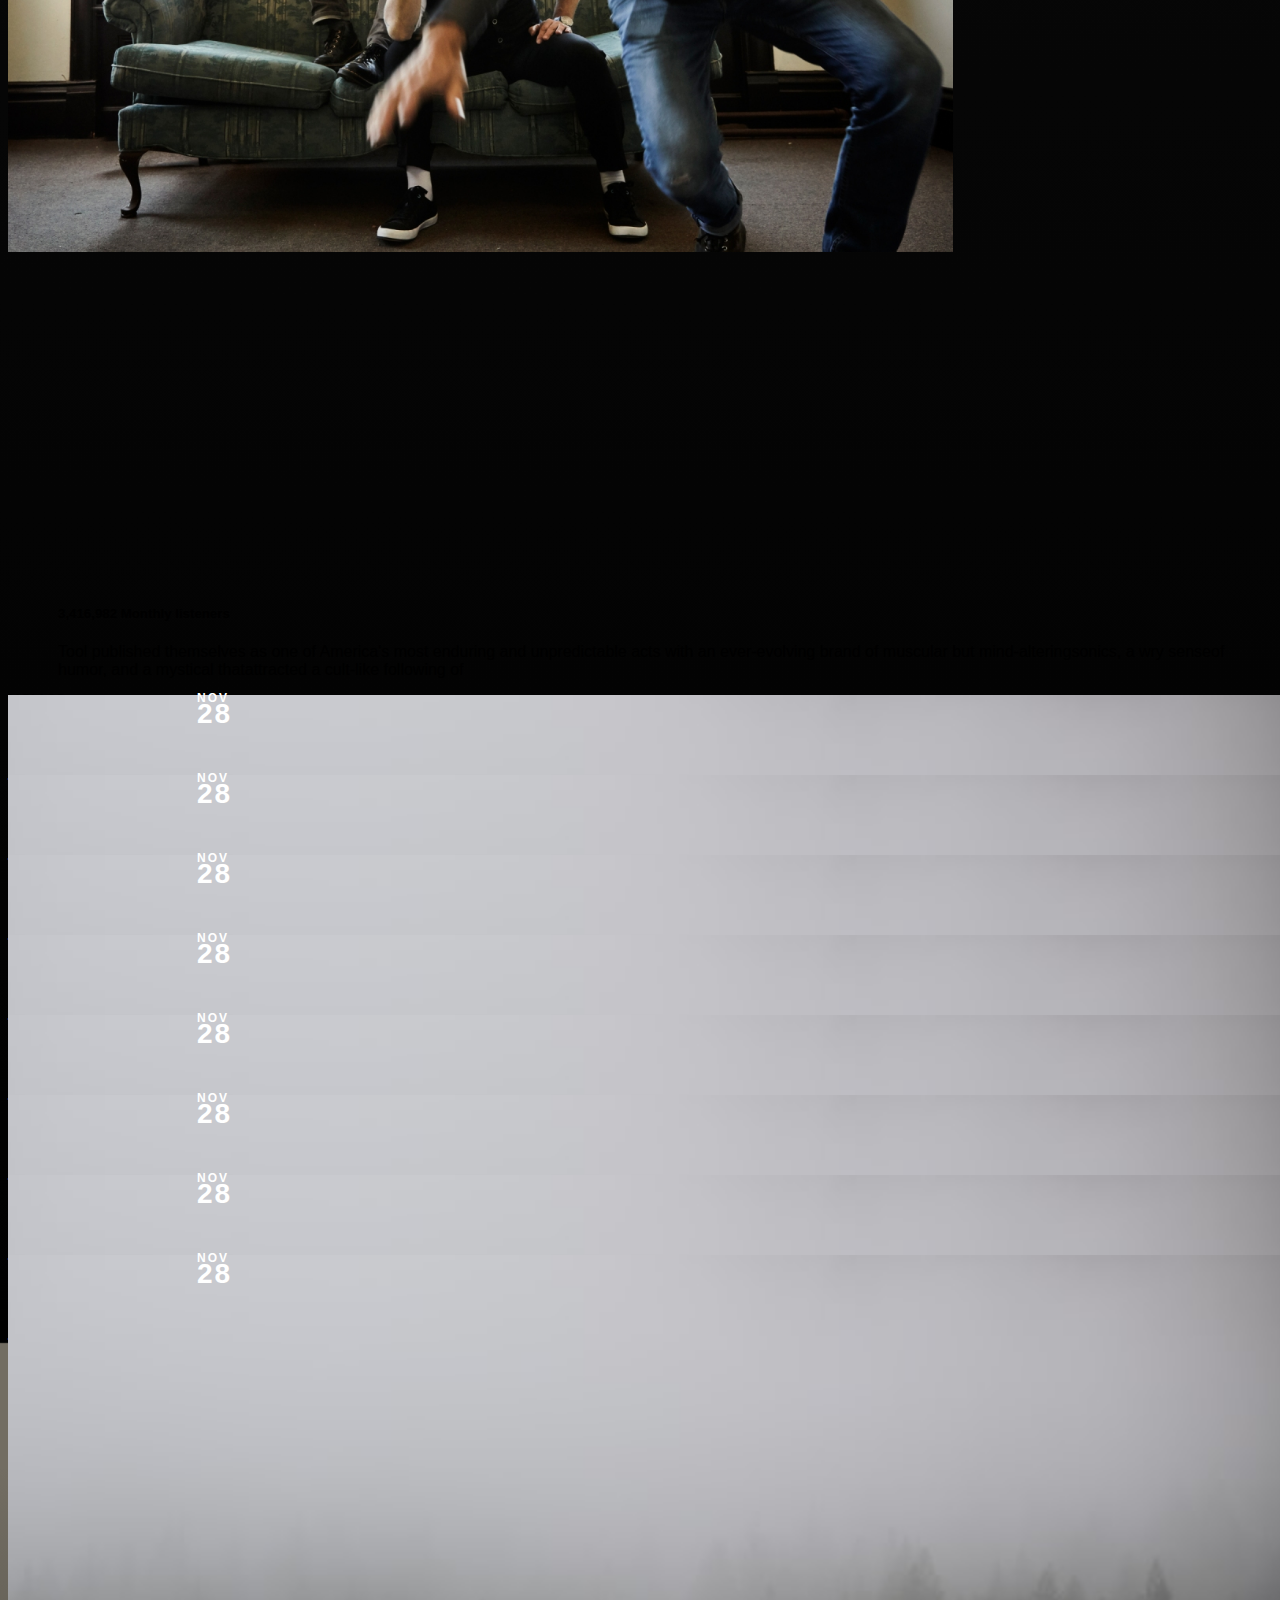
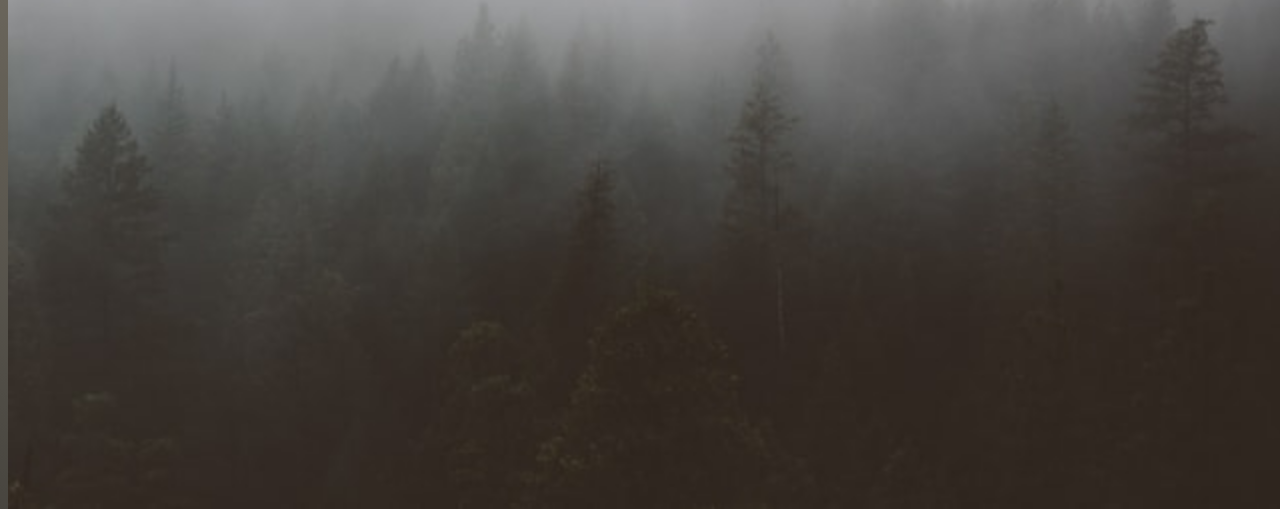
==== commit 292dbb41: "Fixed the background color gradient." ====
--- a/index.html
+++ b/index.html
@@ -11,8 +11,8 @@
 </head>
 <!--------------------------------Title Section/Jumbotron-------------------------------------->
 <body>
-    <div class="jumbotron jumbotron-fluid back-ground text-white" style="background-image: url(artist-assets/original.jpeg);background-size: cover; height: 53vh;">
-        <div style="height: 300px;" class="d-flex flex-column justify-content-end">
+    <div class="jumbotron jumbotron-fluid back-ground text-white" style="background-image: url(artist-assets/original.jpeg);background-size: cover; height: 42vh;">
+        <div style="height: 300px;" class="d-flex flex-column justify-content-center">
             <div class="pl-4 pt-5 pb-n5 d-flex" >
                 <svg xmlns="http://www.w3.org/2000/svg" width="22" height="22" fill="blue" class="bi bi-award-fill" viewBox="0 0 16 16">
                     <path d="m8 0 1.669.864 1.858.282.842 1.68 1.337 1.32L13.4 6l.306 1.854-1.337 1.32-.842 1.68-1.858.282L8 12l-1.669-.864-1.858-.282-.842-1.68-1.337-1.32L2.6 6l-.306-1.854 1.337-1.32.842-1.68L6.331.864 8 0z"/>
@@ -22,11 +22,11 @@
                     Verified Artist
                 </div>
             </div>
-            <h1 class="title-text pl-4 pb-n3">
+            <h1 class="title-text pl-4">
                 TOOL
             </h1>
-            <p class="lead pl-4 pb-n3"> 
-                <strong>3,420,500 monthly listeners</strong>
+            <p class="title-text-monthly-listen pl-4 pb-3"> 
+                3,420,500 monthly listeners
             </p>
         </div>
     </div>
--- a/style.css
+++ b/style.css
@@ -1,18 +1,19 @@
 body {
     font-family: "Helvetica Neue", helvetica, arial, "Hiragino Kaku Gothic Pro", "MS Gothic", sans-serif;;
-    background-image: linear-gradient(#4b463b 2%, #161616 30%,  #000000 50%);
+    background-image: linear-gradient(#726d62 2%, #161616 25%,  #000000 100%);
 }
 .title-text {
     font-size: 96px;
     font-weight: 900;
-    letter-spacing: -10px;
+    letter-spacing: -5px;
 }
 .verified-artist-text {
     font-size: 12px;
     letter-spacing: 1px;
 }
 .title-text-monthly-listener {
-    font-size: 10px;
+    font-size: 8px;
+    font-weight: 400;
     line-height: 32;
 }
 .play-btn-spotify {
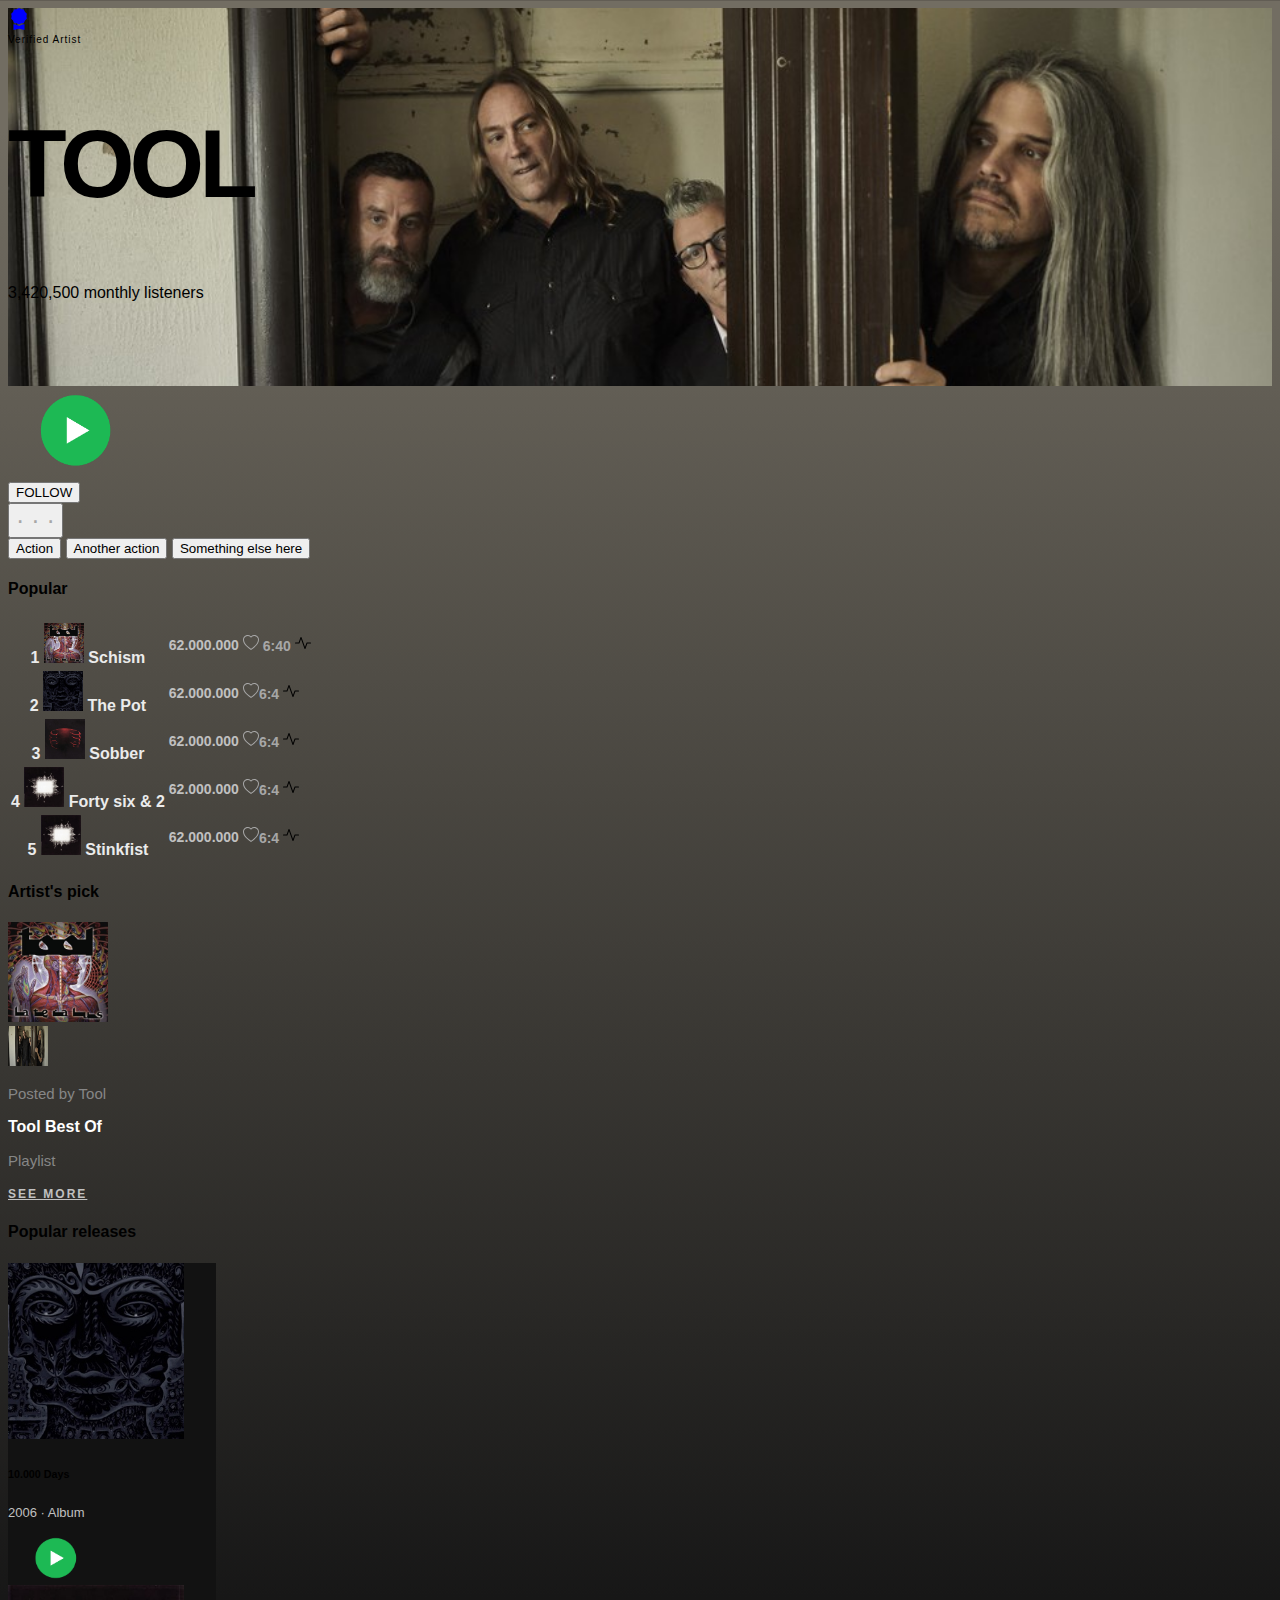
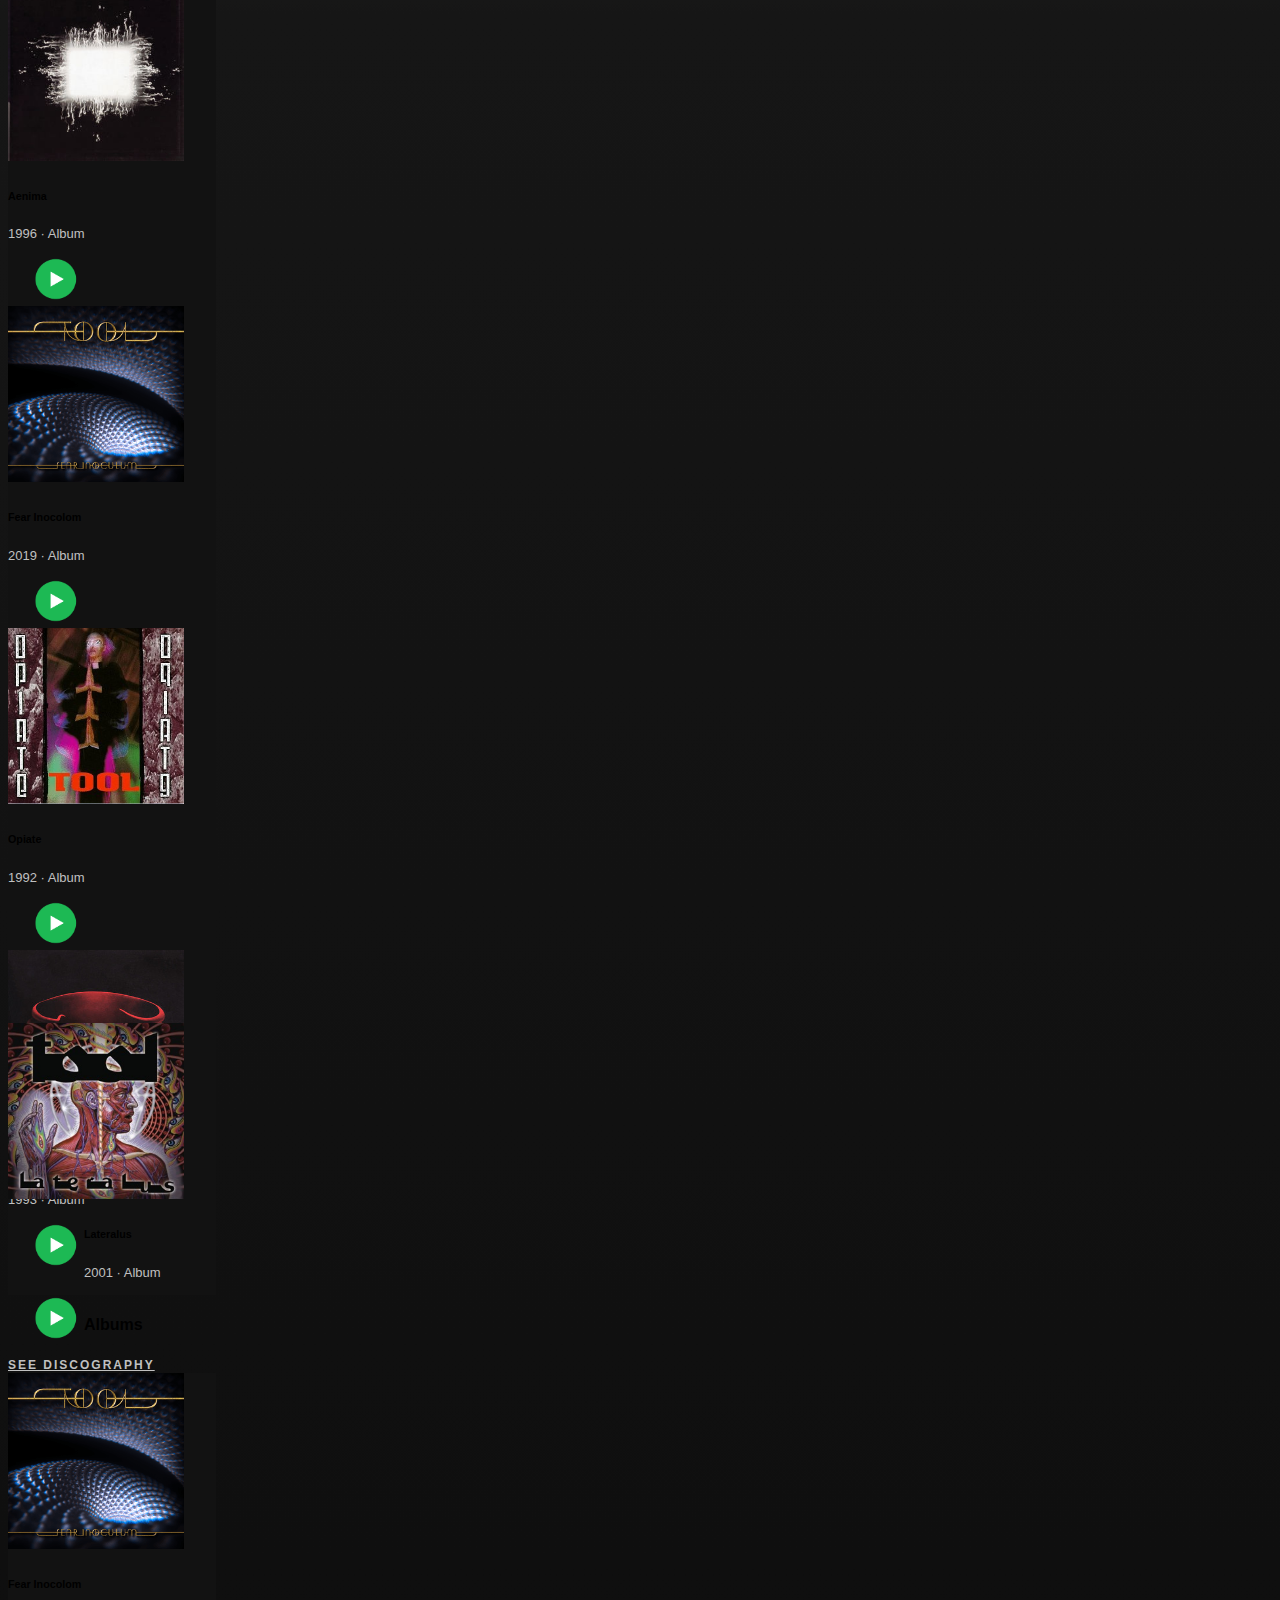
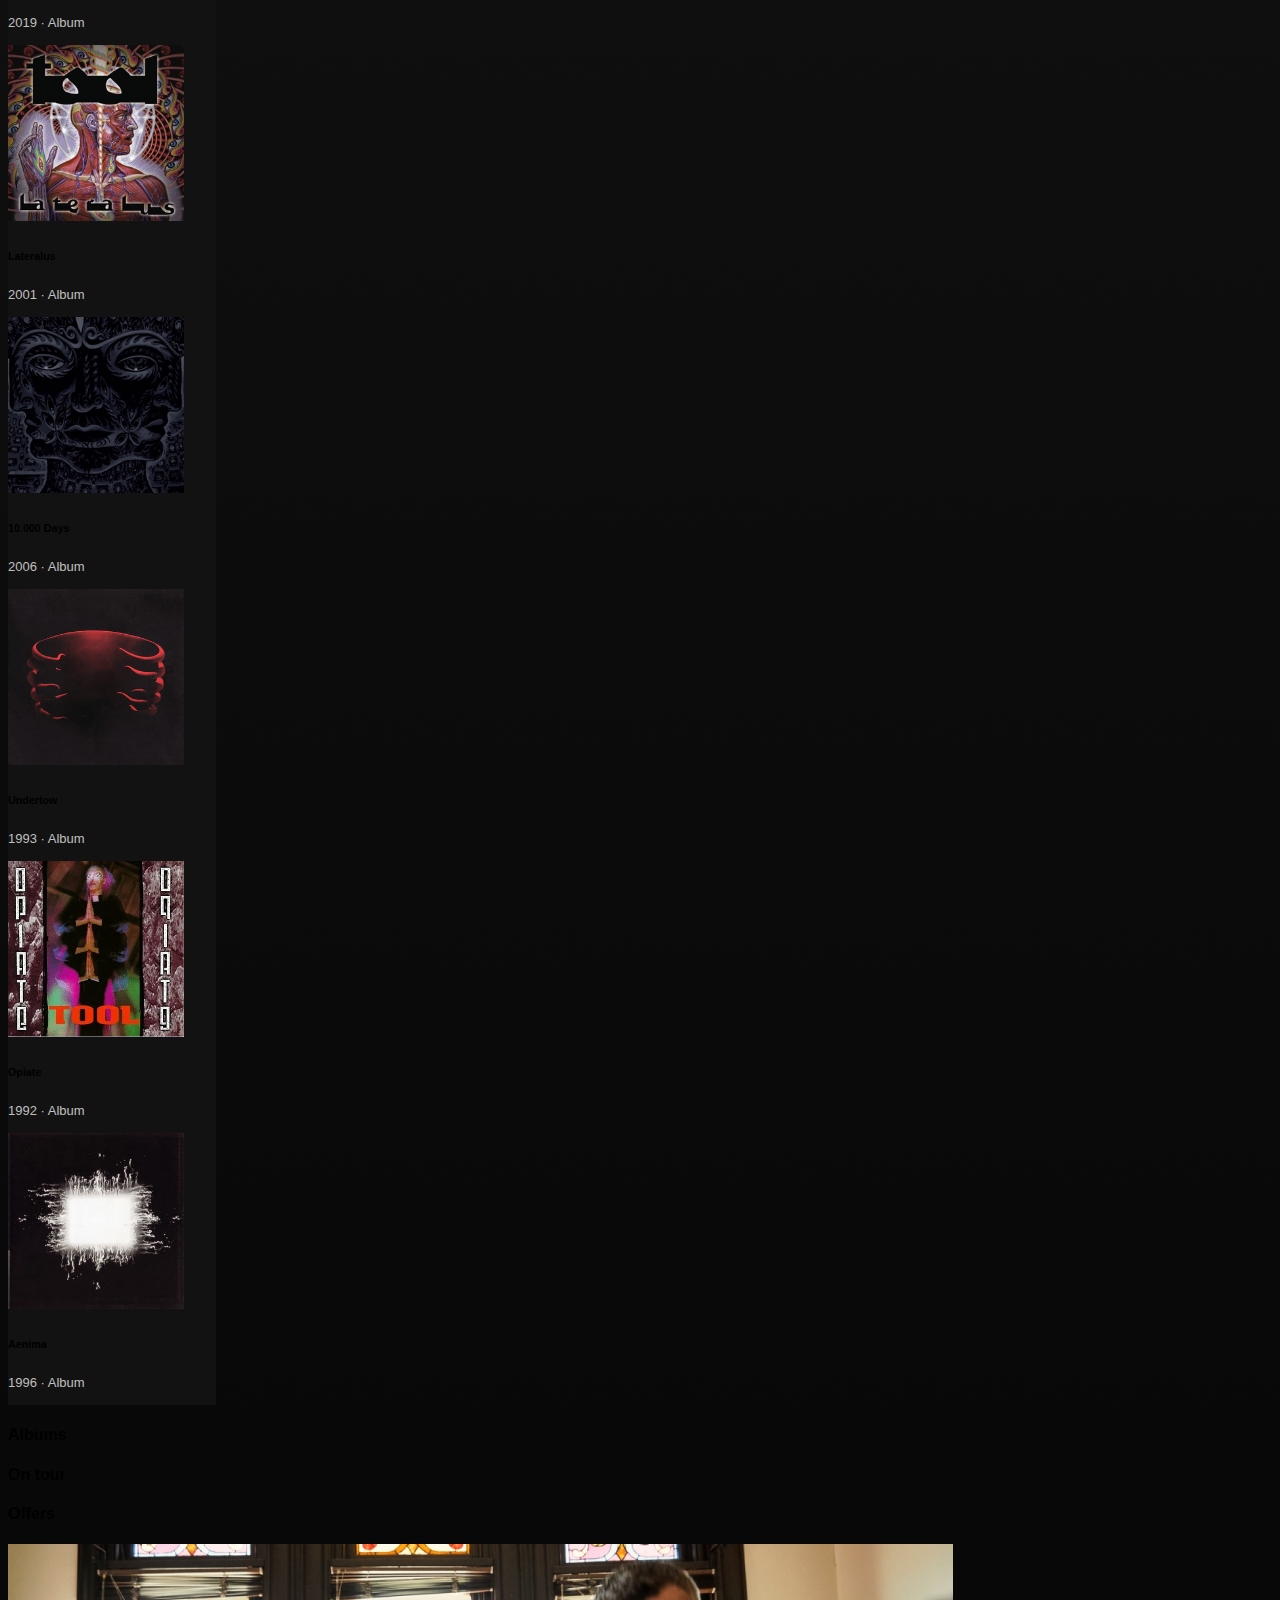
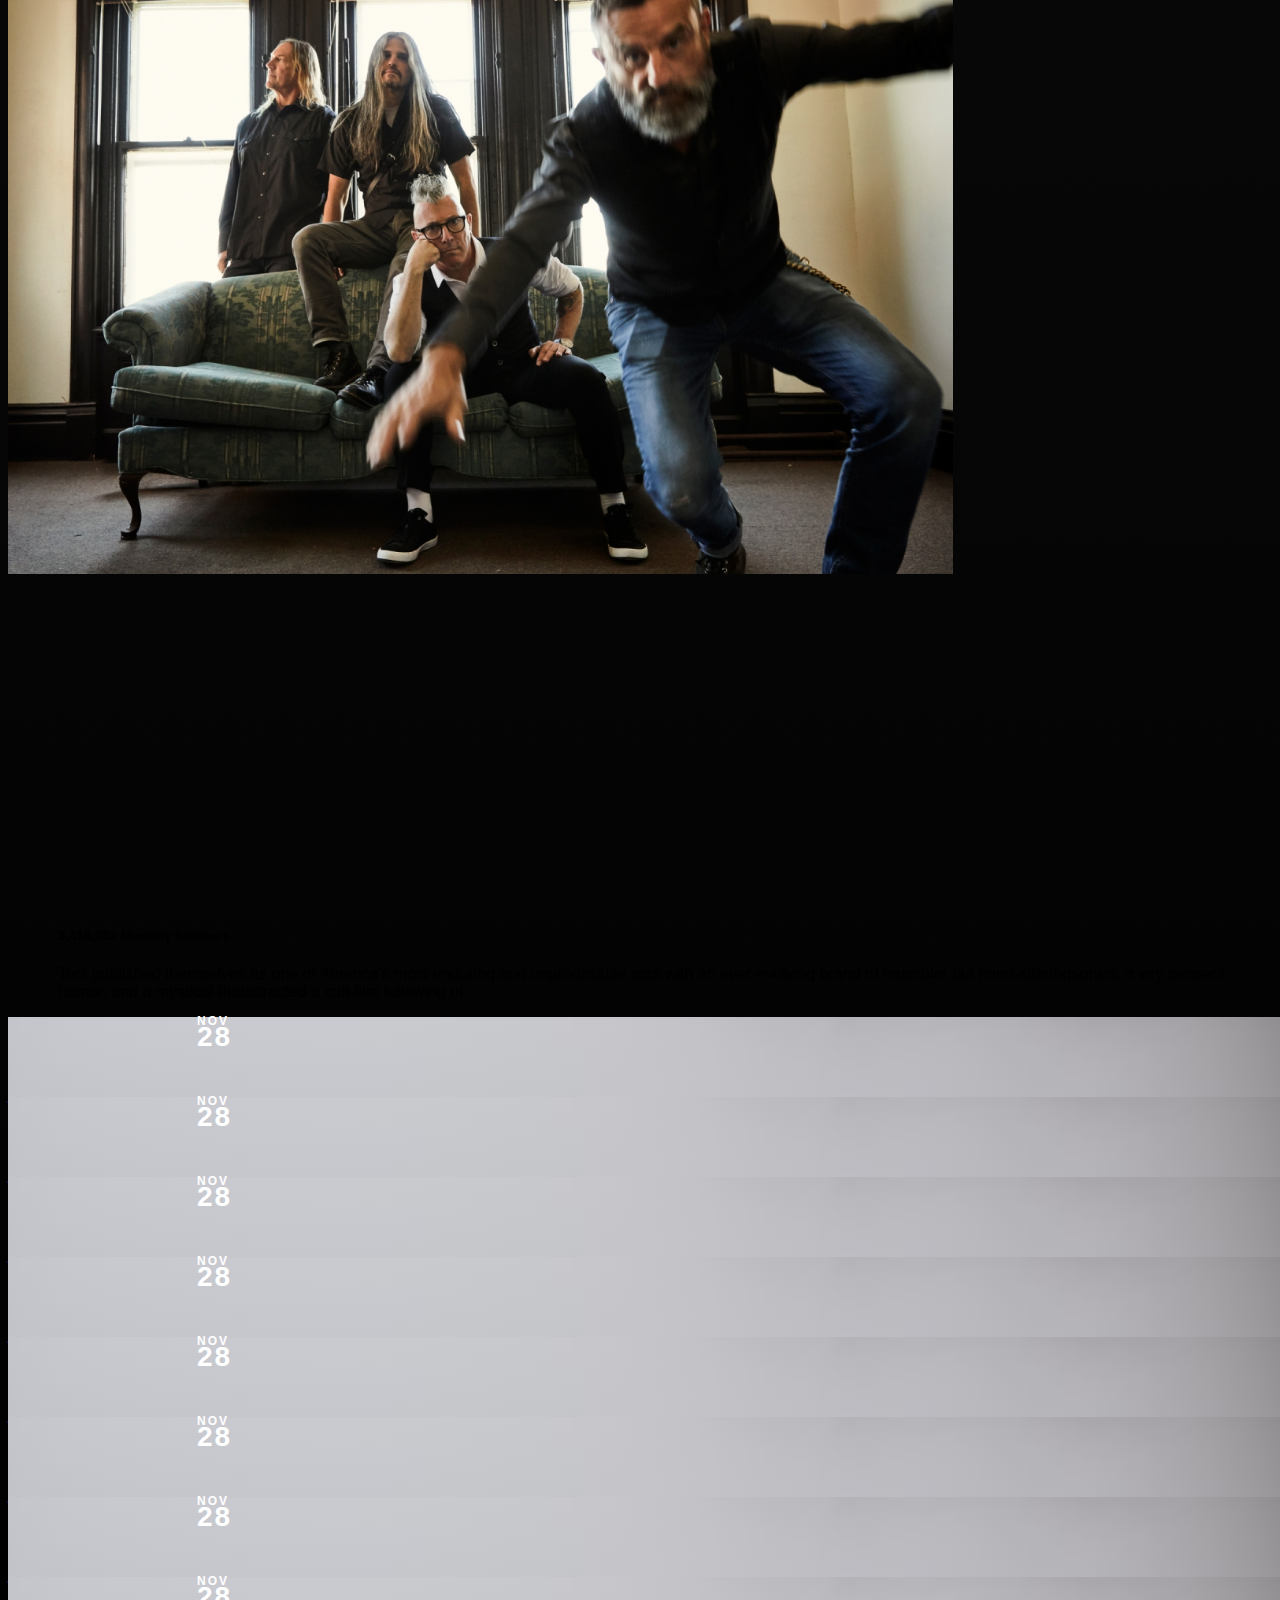
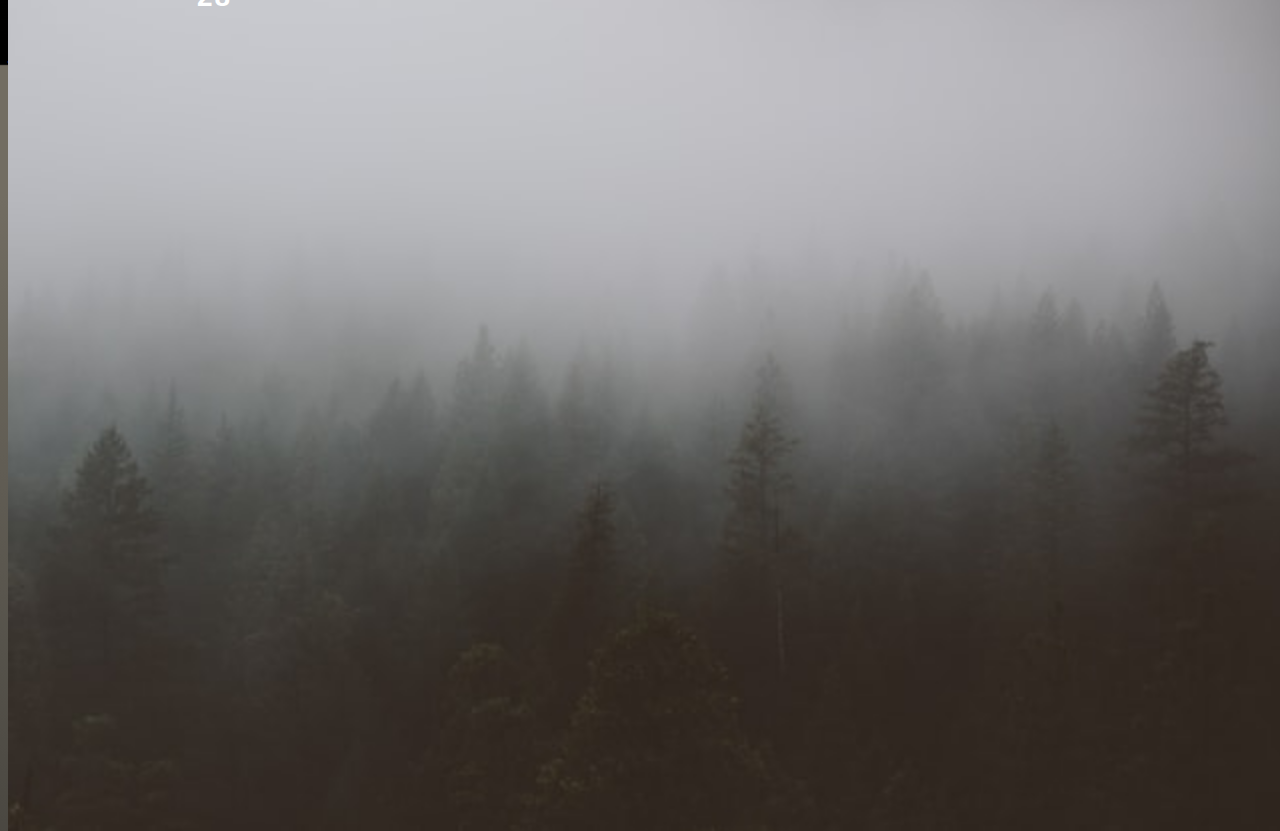
==== commit 2e03f92a: "Added artist-pick section." ====
--- a/index.html
+++ b/index.html
@@ -50,91 +50,107 @@
             </div>
         </div>
 <!--------------------------------Popular Tracks Section/Table-------------------------------------->
-        <h4 class="text-white ml-4 my-4">Popular</h4>
-        <table class="table table-borderless mx-4 pl">
-            <thead>
-              <!-- <tr>
-                <th scope="col">#</th>
-                <th scope="col">First</th>
-                <th scope="col">Last</th>
-                <th scope="col">Handle</th>
-                <th scope="col">Handle</th>
-              </tr> -->
-            </thead>
-            <tbody>
-                <tr class="tracklist-row" > 
-                    <th scope="row" colspan="4" class="track-title-text">1 
-                        <img src="artist-assets/Tool_-_Lateralus.jpeg" class="img-fluid mx-3" style="height: 40px; height: 40px;" alt="...">
-                        Schism</th>
-                    <td class="viewed-text pl-5 pt-4" colspan="2">62.000.000</td>
-                    <td class="song-duration-text pt-4">
-                        <svg class="like-song-icon" xmlns="http://www.w3.org/2000/svg" width="16" height="16" fill="currentColor" class="bi bi-heart" viewBox="0 0 16 16">
-                        <path d="m8 2.748-.717-.737C5.6.281 2.514.878 1.4 3.053c-.523 1.023-.641 2.5.314 4.385.92 1.815 2.834 3.989 6.286 6.357 3.452-2.368 
-                        5.365-4.542 6.286-6.357.955-1.886.838-3.362.314-4.385C13.486.878 10.4.28 8.717 2.01L8 2.748zM8 15C-7.333 4.868 3.279-3.04 7.824 
-                        1.143c.06.055.119.112.176.171a3.12 3.12 0 0 1 .176-.17C12.72-3.042 23.333 4.867 8 15z"/>
-                        </svg>
-                        6:40
-                        <svg class="drop-down-song-menu" xmlns="http://www.w3.org/2000/svg" width="16" height="16" fill="currentColor" class="bi bi-activity" viewBox="0 0 16 16">
-                        <path fill-rule="evenodd" clip-rule="evenodd" d="M6 2a.5.5 0 0 1 .47.33L10 12.036l1.53-4.208A.5.5 0 0 1 12 7.5h3.5a.5.5 0 0 1 0 1h-3.15l-1.88 5.17a.5.5 0 0 1-.94 0L6 3.964 
-                        4.47 8.171A.5.5 0 0 1 4 8.5H.5a.5.5 0 0 1 0-1h3.15l1.88-5.17A.5.5 0 0 1 6 2Z" fill="#000"/>
-                        </svg>
-                    </td>
-                </tr>
-                <tr>
-                    <th scope="row" colspan="4" class="track-title-text">2 
-                        <img src="artist-assets/10000Days.jpeg" class="img-fluid mx-3" style="height: 40px; height: 40px;" alt="...">
-                        The Pot</th>
-                    <td class="viewed-text pl-5 pt-4" colspan="2">62.000.000</td>
-                    <td class="song-duration-text pt-4"><svg xmlns="http://www.w3.org/2000/svg" width="16" height="16" fill="currentColor" class="bi bi-heart" viewBox="0 0 16 16">
-                        <path d="m8 2.748-.717-.737C5.6.281 2.514.878 1.4 3.053c-.523 1.023-.641 2.5.314 4.385.92 1.815 2.834 3.989 6.286 6.357 3.452-2.368 5.365-4.542 6.286-6.357.955-1.886.838-3.362.314-4.385C13.486.878 10.4.28 8.717 2.01L8 2.748zM8 15C-7.333 4.868 3.279-3.04 7.824 1.143c.06.055.119.112.176.171a3.12 3.12 0 0 1 .176-.17C12.72-3.042 23.333 4.867 8 15z"/>
-                        </svg>6:4
-                        <svg xmlns="http://www.w3.org/2000/svg" width="16" height="16" fill="currentColor" class="bi bi-activity" viewBox="0 0 16 16">
-                        <path fill-rule="evenodd" clip-rule="evenodd" d="M6 2a.5.5 0 0 1 .47.33L10 12.036l1.53-4.208A.5.5 0 0 1 12 7.5h3.5a.5.5 0 0 1 0 1h-3.15l-1.88 5.17a.5.5 0 0 1-.94 0L6 3.964 4.47 8.171A.5.5 0 0 1 4 8.5H.5a.5.5 0 0 1 0-1h3.15l1.88-5.17A.5.5 0 0 1 6 2Z" fill="#000"/>
-                        </svg>
-                    </td>
-                </tr>
-
-                <tr>
-                    <th scope="row" colspan="4" class="track-title-text">3
-                        <img src="artist-assets/Tool-Undertow.jpeg" class="img-fluid mx-3" style="height: 40px; height: 40px;" alt="...">
-                        Sobber</th>
-                    <td class="viewed-text pl-5 pt-4" colspan="2">62.000.000</td>
-                    <td class="song-duration-text pt-4"><svg xmlns="http://www.w3.org/2000/svg" width="16" height="16" fill="currentColor" class="bi bi-heart" viewBox="0 0 16 16">
-                        <path d="m8 2.748-.717-.737C5.6.281 2.514.878 1.4 3.053c-.523 1.023-.641 2.5.314 4.385.92 1.815 2.834 3.989 6.286 6.357 3.452-2.368 5.365-4.542 6.286-6.357.955-1.886.838-3.362.314-4.385C13.486.878 10.4.28 8.717 2.01L8 2.748zM8 15C-7.333 4.868 3.279-3.04 7.824 1.143c.06.055.119.112.176.171a3.12 3.12 0 0 1 .176-.17C12.72-3.042 23.333 4.867 8 15z"/>
-                        </svg>6:4
-                        <svg xmlns="http://www.w3.org/2000/svg" width="16" height="16" fill="currentColor" class="bi bi-activity" viewBox="0 0 16 16">
-                        <path fill-rule="evenodd" clip-rule="evenodd" d="M6 2a.5.5 0 0 1 .47.33L10 12.036l1.53-4.208A.5.5 0 0 1 12 7.5h3.5a.5.5 0 0 1 0 1h-3.15l-1.88 5.17a.5.5 0 0 1-.94 0L6 3.964 4.47 8.171A.5.5 0 0 1 4 8.5H.5a.5.5 0 0 1 0-1h3.15l1.88-5.17A.5.5 0 0 1 6 2Z" fill="#000"/>
-                        </svg>
-                    </td>
-                </tr>
-                <tr>
-                    <th scope="row" colspan="4" class="track-title-text">4
-                        <img src="artist-assets/Aenima.jpeg" class="img-fluid mx-3" style="height: 40px; height: 40px;" alt="...">
-                        Forty six & 2</th>
-                    <td class="viewed-text pl-5 pt-4" colspan="2">62.000.000</td>
-                    <td class="song-duration-text pt-4"><svg xmlns="http://www.w3.org/2000/svg" width="16" height="16" fill="currentColor" class="bi bi-heart" viewBox="0 0 16 16">
-                        <path d="m8 2.748-.717-.737C5.6.281 2.514.878 1.4 3.053c-.523 1.023-.641 2.5.314 4.385.92 1.815 2.834 3.989 6.286 6.357 3.452-2.368 5.365-4.542 6.286-6.357.955-1.886.838-3.362.314-4.385C13.486.878 10.4.28 8.717 2.01L8 2.748zM8 15C-7.333 4.868 3.279-3.04 7.824 1.143c.06.055.119.112.176.171a3.12 3.12 0 0 1 .176-.17C12.72-3.042 23.333 4.867 8 15z"/>
-                        </svg>6:4
-                        <svg xmlns="http://www.w3.org/2000/svg" width="16" height="16" fill="currentColor" class="bi bi-activity" viewBox="0 0 16 16">
-                        <path fill-rule="evenodd" clip-rule="evenodd" d="M6 2a.5.5 0 0 1 .47.33L10 12.036l1.53-4.208A.5.5 0 0 1 12 7.5h3.5a.5.5 0 0 1 0 1h-3.15l-1.88 5.17a.5.5 0 0 1-.94 0L6 3.964 4.47 8.171A.5.5 0 0 1 4 8.5H.5a.5.5 0 0 1 0-1h3.15l1.88-5.17A.5.5 0 0 1 6 2Z" fill="#000"/>
-                        </svg>
-                    </td>
-                </tr>
-                <tr>
-                    <th scope="row" colspan="4" class="track-title-text">5
-                        <img src="artist-assets/Aenima.jpeg" class="img-fluid mx-3" style="height: 40px; height: 40px;" alt="...">
-                        Stinkfist</th>
-                    <td class="viewed-text pl-5 pt-4" colspan="2">62.000.000</td>
-                    <td class="song-duration-text pt-4"><svg xmlns="http://www.w3.org/2000/svg" width="16" height="16" fill="currentColor" class="bi bi-heart" viewBox="0 0 16 16">
-                        <path d="m8 2.748-.717-.737C5.6.281 2.514.878 1.4 3.053c-.523 1.023-.641 2.5.314 4.385.92 1.815 2.834 3.989 6.286 6.357 3.452-2.368 5.365-4.542 6.286-6.357.955-1.886.838-3.362.314-4.385C13.486.878 10.4.28 8.717 2.01L8 2.748zM8 15C-7.333 4.868 3.279-3.04 7.824 1.143c.06.055.119.112.176.171a3.12 3.12 0 0 1 .176-.17C12.72-3.042 23.333 4.867 8 15z"/>
-                        </svg>6:4
-                        <svg xmlns="http://www.w3.org/2000/svg" width="16" height="16" fill="currentColor" class="bi bi-activity" viewBox="0 0 16 16">
-                        <path fill-rule="evenodd" clip-rule="evenodd" d="M6 2a.5.5 0 0 1 .47.33L10 12.036l1.53-4.208A.5.5 0 0 1 12 7.5h3.5a.5.5 0 0 1 0 1h-3.15l-1.88 5.17a.5.5 0 0 1-.94 0L6 3.964 4.47 8.171A.5.5 0 0 1 4 8.5H.5a.5.5 0 0 1 0-1h3.15l1.88-5.17A.5.5 0 0 1 6 2Z" fill="#000"/>
-                        </svg>
-                    </td>
-                </tr>
-            </tbody>
-        </table>
+        
+        <div class="container-fluid">
+            <div class="row">
+                <div class="col-8">
+                    <h4 class="text-white ml-4 my-4">Popular</h4>
+                    <table class="table table-borderless mx-4 pl">
+                        <thead>
+                        </thead>
+                        <tbody>
+                            <tr class="tracklist-row" > 
+                                <th scope="row" colspan="4" class="track-title-text">1 
+                                    <img src="artist-assets/Tool_-_Lateralus.jpeg" class="img-fluid mx-3" style="height: 40px; height: 40px;" alt="...">
+                                    Schism</th>
+                                <td class="viewed-text pl-5 pt-4" colspan="2">62.000.000</td>
+                                <td class="song-duration-text pt-4">
+                                    <svg class="like-song-icon" xmlns="http://www.w3.org/2000/svg" width="16" height="16" fill="currentColor" class="bi bi-heart" viewBox="0 0 16 16">
+                                    <path d="m8 2.748-.717-.737C5.6.281 2.514.878 1.4 3.053c-.523 1.023-.641 2.5.314 4.385.92 1.815 2.834 3.989 6.286 6.357 3.452-2.368 
+                                    5.365-4.542 6.286-6.357.955-1.886.838-3.362.314-4.385C13.486.878 10.4.28 8.717 2.01L8 2.748zM8 15C-7.333 4.868 3.279-3.04 7.824 
+                                    1.143c.06.055.119.112.176.171a3.12 3.12 0 0 1 .176-.17C12.72-3.042 23.333 4.867 8 15z"/>
+                                    </svg>
+                                    6:40
+                                    <svg class="drop-down-song-menu" xmlns="http://www.w3.org/2000/svg" width="16" height="16" fill="currentColor" class="bi bi-activity" viewBox="0 0 16 16">
+                                    <path fill-rule="evenodd" clip-rule="evenodd" d="M6 2a.5.5 0 0 1 .47.33L10 12.036l1.53-4.208A.5.5 0 0 1 12 7.5h3.5a.5.5 0 0 1 0 1h-3.15l-1.88 5.17a.5.5 0 0 1-.94 0L6 3.964 
+                                    4.47 8.171A.5.5 0 0 1 4 8.5H.5a.5.5 0 0 1 0-1h3.15l1.88-5.17A.5.5 0 0 1 6 2Z" fill="#000"/>
+                                    </svg>
+                                </td>
+                            </tr>
+                            <tr>
+                                <th scope="row" colspan="4" class="track-title-text">2 
+                                    <img src="artist-assets/10000Days.jpeg" class="img-fluid mx-3" style="height: 40px; height: 40px;" alt="...">
+                                    The Pot</th>
+                                <td class="viewed-text pl-5 pt-4" colspan="2">62.000.000</td>
+                                <td class="song-duration-text pt-4"><svg xmlns="http://www.w3.org/2000/svg" width="16" height="16" fill="currentColor" class="bi bi-heart" viewBox="0 0 16 16">
+                                    <path d="m8 2.748-.717-.737C5.6.281 2.514.878 1.4 3.053c-.523 1.023-.641 2.5.314 4.385.92 1.815 2.834 3.989 6.286 6.357 3.452-2.368 5.365-4.542 6.286-6.357.955-1.886.838-3.362.314-4.385C13.486.878 10.4.28 8.717 2.01L8 2.748zM8 15C-7.333 4.868 3.279-3.04 7.824 1.143c.06.055.119.112.176.171a3.12 3.12 0 0 1 .176-.17C12.72-3.042 23.333 4.867 8 15z"/>
+                                    </svg>6:4
+                                    <svg xmlns="http://www.w3.org/2000/svg" width="16" height="16" fill="currentColor" class="bi bi-activity" viewBox="0 0 16 16">
+                                    <path fill-rule="evenodd" clip-rule="evenodd" d="M6 2a.5.5 0 0 1 .47.33L10 12.036l1.53-4.208A.5.5 0 0 1 12 7.5h3.5a.5.5 0 0 1 0 1h-3.15l-1.88 5.17a.5.5 0 0 1-.94 0L6 3.964 4.47 8.171A.5.5 0 0 1 4 8.5H.5a.5.5 0 0 1 0-1h3.15l1.88-5.17A.5.5 0 0 1 6 2Z" fill="#000"/>
+                                    </svg>
+                                </td>
+                            </tr>
+                            <tr>
+                                <th scope="row" colspan="4" class="track-title-text">3
+                                    <img src="artist-assets/Tool-Undertow.jpeg" class="img-fluid mx-3" style="height: 40px; height: 40px;" alt="...">
+                                    Sobber</th>
+                                <td class="viewed-text pl-5 pt-4" colspan="2">62.000.000</td>
+                                <td class="song-duration-text pt-4"><svg xmlns="http://www.w3.org/2000/svg" width="16" height="16" fill="currentColor" class="bi bi-heart" viewBox="0 0 16 16">
+                                    <path d="m8 2.748-.717-.737C5.6.281 2.514.878 1.4 3.053c-.523 1.023-.641 2.5.314 4.385.92 1.815 2.834 3.989 6.286 6.357 3.452-2.368 5.365-4.542 6.286-6.357.955-1.886.838-3.362.314-4.385C13.486.878 10.4.28 8.717 2.01L8 2.748zM8 15C-7.333 4.868 3.279-3.04 7.824 1.143c.06.055.119.112.176.171a3.12 3.12 0 0 1 .176-.17C12.72-3.042 23.333 4.867 8 15z"/>
+                                    </svg>6:4
+                                    <svg xmlns="http://www.w3.org/2000/svg" width="16" height="16" fill="currentColor" class="bi bi-activity" viewBox="0 0 16 16">
+                                    <path fill-rule="evenodd" clip-rule="evenodd" d="M6 2a.5.5 0 0 1 .47.33L10 12.036l1.53-4.208A.5.5 0 0 1 12 7.5h3.5a.5.5 0 0 1 0 1h-3.15l-1.88 5.17a.5.5 0 0 1-.94 0L6 3.964 4.47 8.171A.5.5 0 0 1 4 8.5H.5a.5.5 0 0 1 0-1h3.15l1.88-5.17A.5.5 0 0 1 6 2Z" fill="#000"/>
+                                    </svg>
+                                </td>
+                            </tr>
+                            <tr>
+                                <th scope="row" colspan="4" class="track-title-text">4
+                                    <img src="artist-assets/Aenima.jpeg" class="img-fluid mx-3" style="height: 40px; height: 40px;" alt="...">
+                                    Forty six & 2</th>
+                                <td class="viewed-text pl-5 pt-4" colspan="2">62.000.000</td>
+                                <td class="song-duration-text pt-4"><svg xmlns="http://www.w3.org/2000/svg" width="16" height="16" fill="currentColor" class="bi bi-heart" viewBox="0 0 16 16">
+                                    <path d="m8 2.748-.717-.737C5.6.281 2.514.878 1.4 3.053c-.523 1.023-.641 2.5.314 4.385.92 1.815 2.834 3.989 6.286 6.357 3.452-2.368 5.365-4.542 6.286-6.357.955-1.886.838-3.362.314-4.385C13.486.878 10.4.28 8.717 2.01L8 2.748zM8 15C-7.333 4.868 3.279-3.04 7.824 1.143c.06.055.119.112.176.171a3.12 3.12 0 0 1 .176-.17C12.72-3.042 23.333 4.867 8 15z"/>
+                                    </svg>6:4
+                                    <svg xmlns="http://www.w3.org/2000/svg" width="16" height="16" fill="currentColor" class="bi bi-activity" viewBox="0 0 16 16">
+                                    <path fill-rule="evenodd" clip-rule="evenodd" d="M6 2a.5.5 0 0 1 .47.33L10 12.036l1.53-4.208A.5.5 0 0 1 12 7.5h3.5a.5.5 0 0 1 0 1h-3.15l-1.88 5.17a.5.5 0 0 1-.94 0L6 3.964 4.47 8.171A.5.5 0 0 1 4 8.5H.5a.5.5 0 0 1 0-1h3.15l1.88-5.17A.5.5 0 0 1 6 2Z" fill="#000"/>
+                                    </svg>
+                                </td>
+                            </tr>
+                            <tr>
+                                <th scope="row" colspan="4" class="track-title-text">5
+                                    <img src="artist-assets/Aenima.jpeg" class="img-fluid mx-3" style="height: 40px; height: 40px;" alt="...">
+                                    Stinkfist</th>
+                                <td class="viewed-text pl-5 pt-4" colspan="2">62.000.000</td>
+                                <td class="song-duration-text pt-4"><svg xmlns="http://www.w3.org/2000/svg" width="16" height="16" fill="currentColor" class="bi bi-heart" viewBox="0 0 16 16">
+                                    <path d="m8 2.748-.717-.737C5.6.281 2.514.878 1.4 3.053c-.523 1.023-.641 2.5.314 4.385.92 1.815 2.834 3.989 6.286 6.357 3.452-2.368 5.365-4.542 6.286-6.357.955-1.886.838-3.362.314-4.385C13.486.878 10.4.28 8.717 2.01L8 2.748zM8 15C-7.333 4.868 3.279-3.04 7.824 1.143c.06.055.119.112.176.171a3.12 3.12 0 0 1 .176-.17C12.72-3.042 23.333 4.867 8 15z"/>
+                                    </svg>6:4
+                                    <svg xmlns="http://www.w3.org/2000/svg" width="16" height="16" fill="currentColor" class="bi bi-activity" viewBox="0 0 16 16">
+                                    <path fill-rule="evenodd" clip-rule="evenodd" d="M6 2a.5.5 0 0 1 .47.33L10 12.036l1.53-4.208A.5.5 0 0 1 12 7.5h3.5a.5.5 0 0 1 0 1h-3.15l-1.88 5.17a.5.5 0 0 1-.94 0L6 3.964 4.47 8.171A.5.5 0 0 1 4 8.5H.5a.5.5 0 0 1 0-1h3.15l1.88-5.17A.5.5 0 0 1 6 2Z" fill="#000"/>
+                                    </svg>
+                                </td>
+                            </tr>
+                        </tbody>
+                    </table>
+                </div>
+                
+                <div class="col-4">
+                    <h4 class="text-white ml-4 my-4">Artist's pick</h4>
+                    <div class="d-flex">
+                        <img class="" src="artist-assets/Tool_-_Lateralus.jpeg" class="img-fluid mx-3" style="width: 100px; height: 100px; object-fit: scale-down;" alt="...">
+                        <div class="flex-column align-items-end">
+                            <div class="d-flex align-items-center justify-content-between pl-n4">
+                                <img src="artist-assets/original.jpeg" class="img-fluid rounded-circle mx-3" style="width: 40px; height: 40px;" alt="...">
+                                <p class="artistpick-text-p1 m-0">Posted by Tool</p>
+                            </div>
+                            
+                            <p class="artistpick-text-p pl-3 pb-n5" >Tool Best Of</p>
+                            <p class="artistpick-text-p1 pl-3 pt-n3">Playlist</p>
+                        </div>
+                    </div>
+                </div>
+            </div>
+        </div>
+        
 <!--------------------------------See More link Section-------------------------------------->
         
         <div>   
--- a/style.css
+++ b/style.css
@@ -8,13 +8,23 @@
     letter-spacing: -5px;
 }
 .verified-artist-text {
-    font-size: 12px;
+    font-size: 10px;
     letter-spacing: 1px;
 }
 .title-text-monthly-listener {
     font-size: 8px;
     font-weight: 400;
     line-height: 32;
+}
+.artistpick-text-p {
+    color: White;
+    font-size: 16px;
+    font-weight: 700;
+}
+.artistpick-text-p1 {
+    color: rgb(134, 134, 134);
+    font-size: 15px;
+    font-weight: 400;
 }
 .play-btn-spotify {
     position: relative;
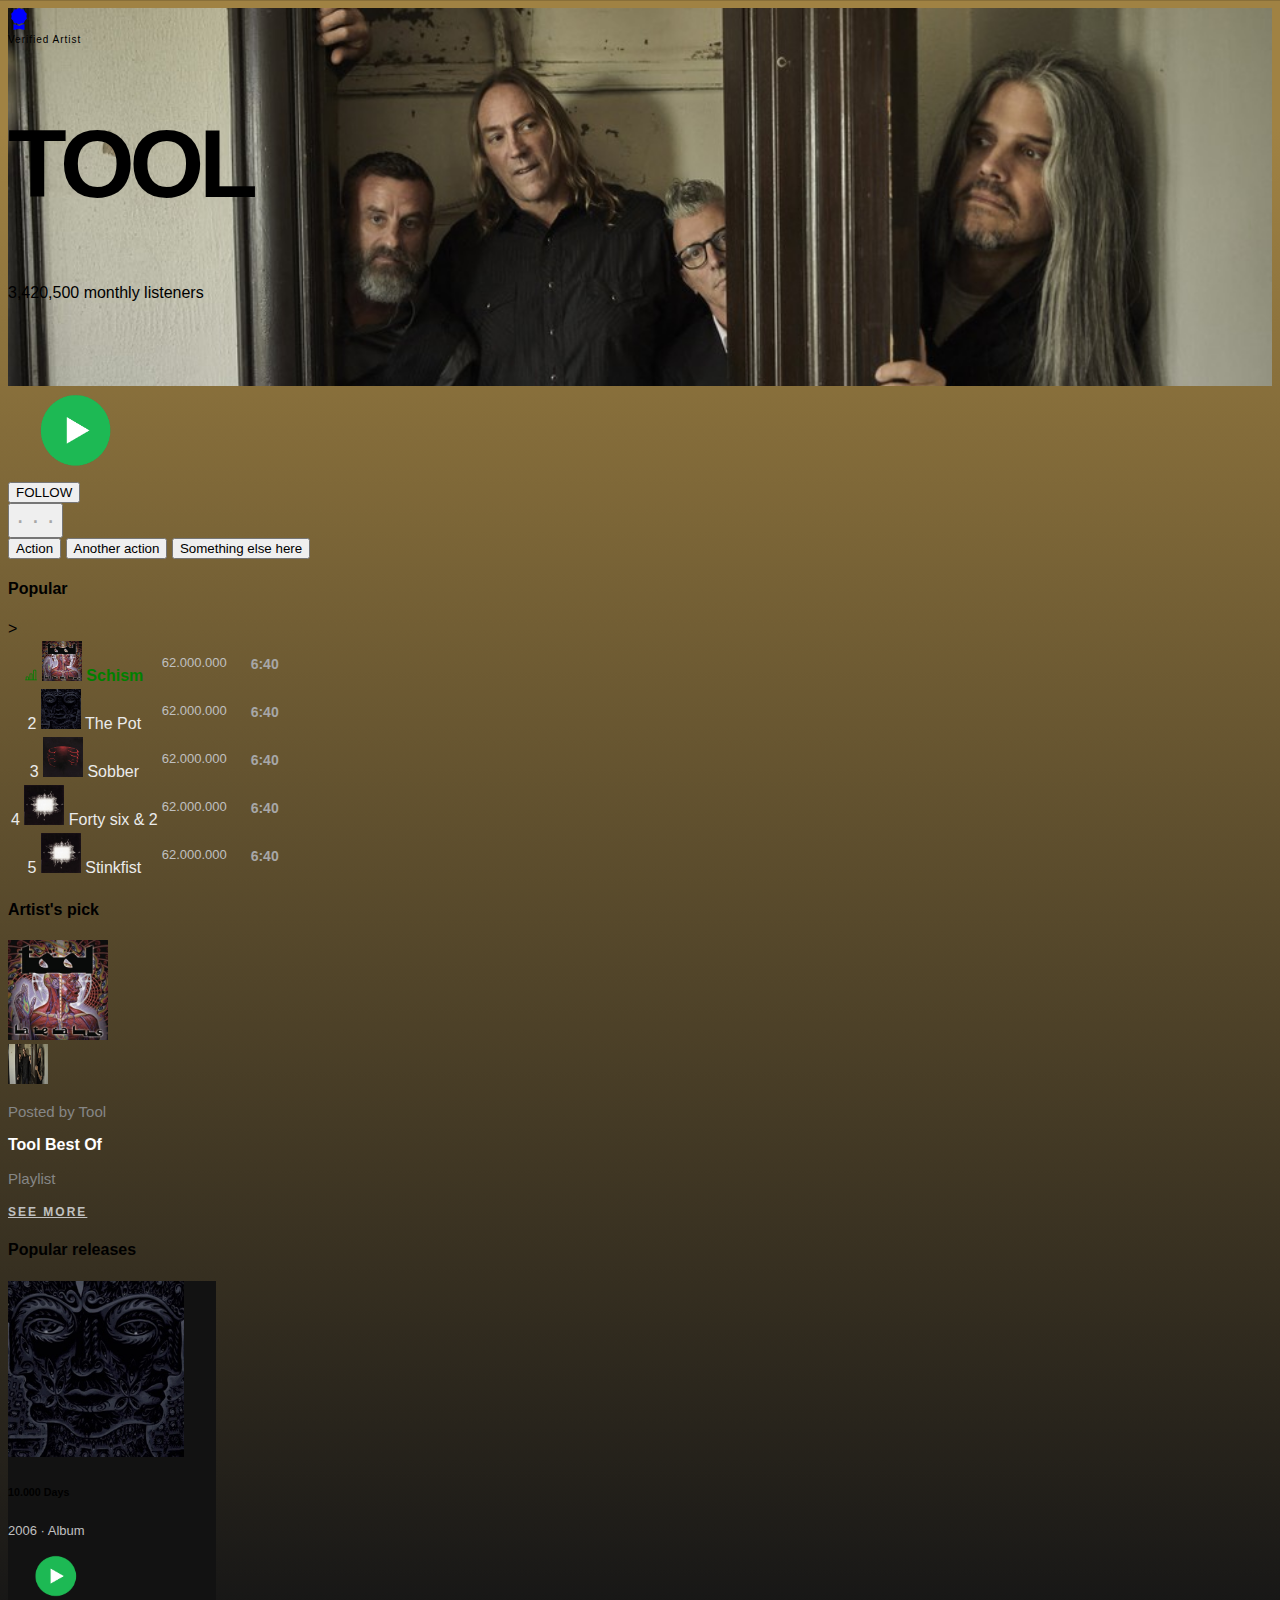
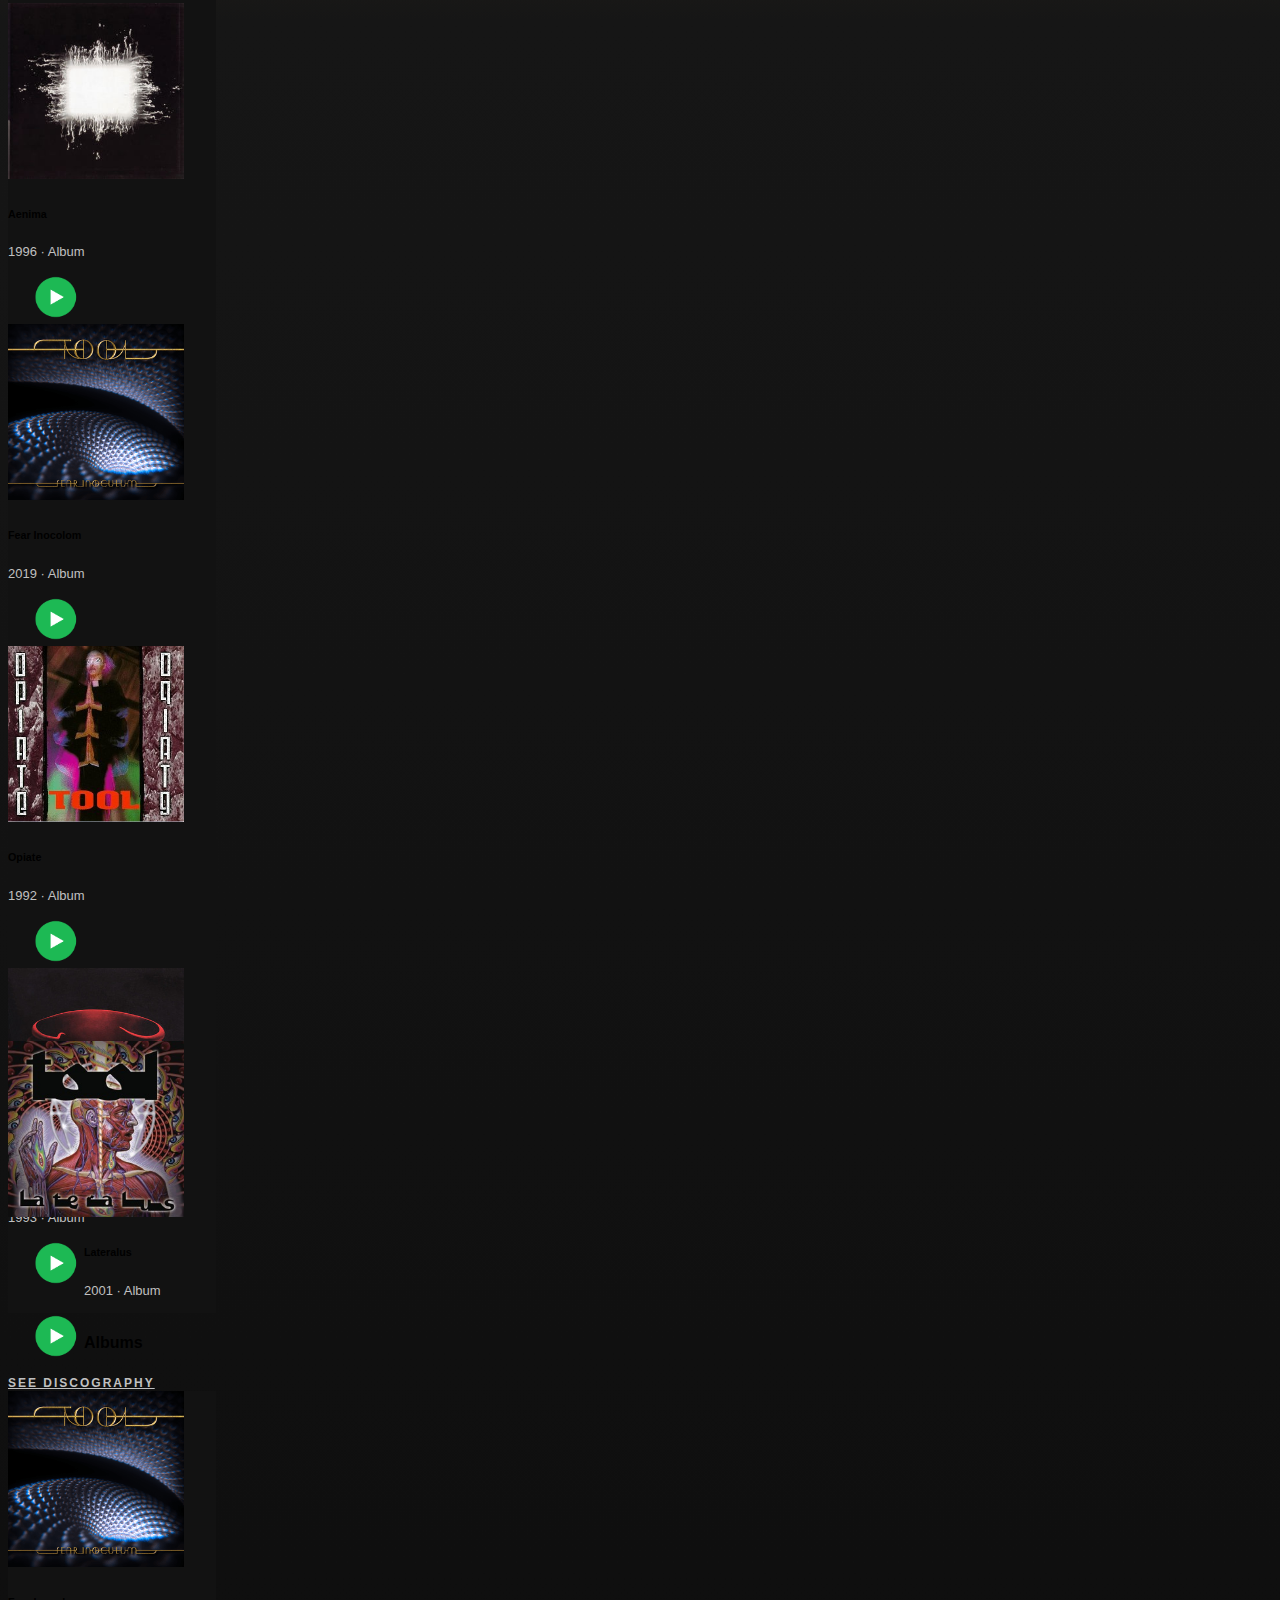
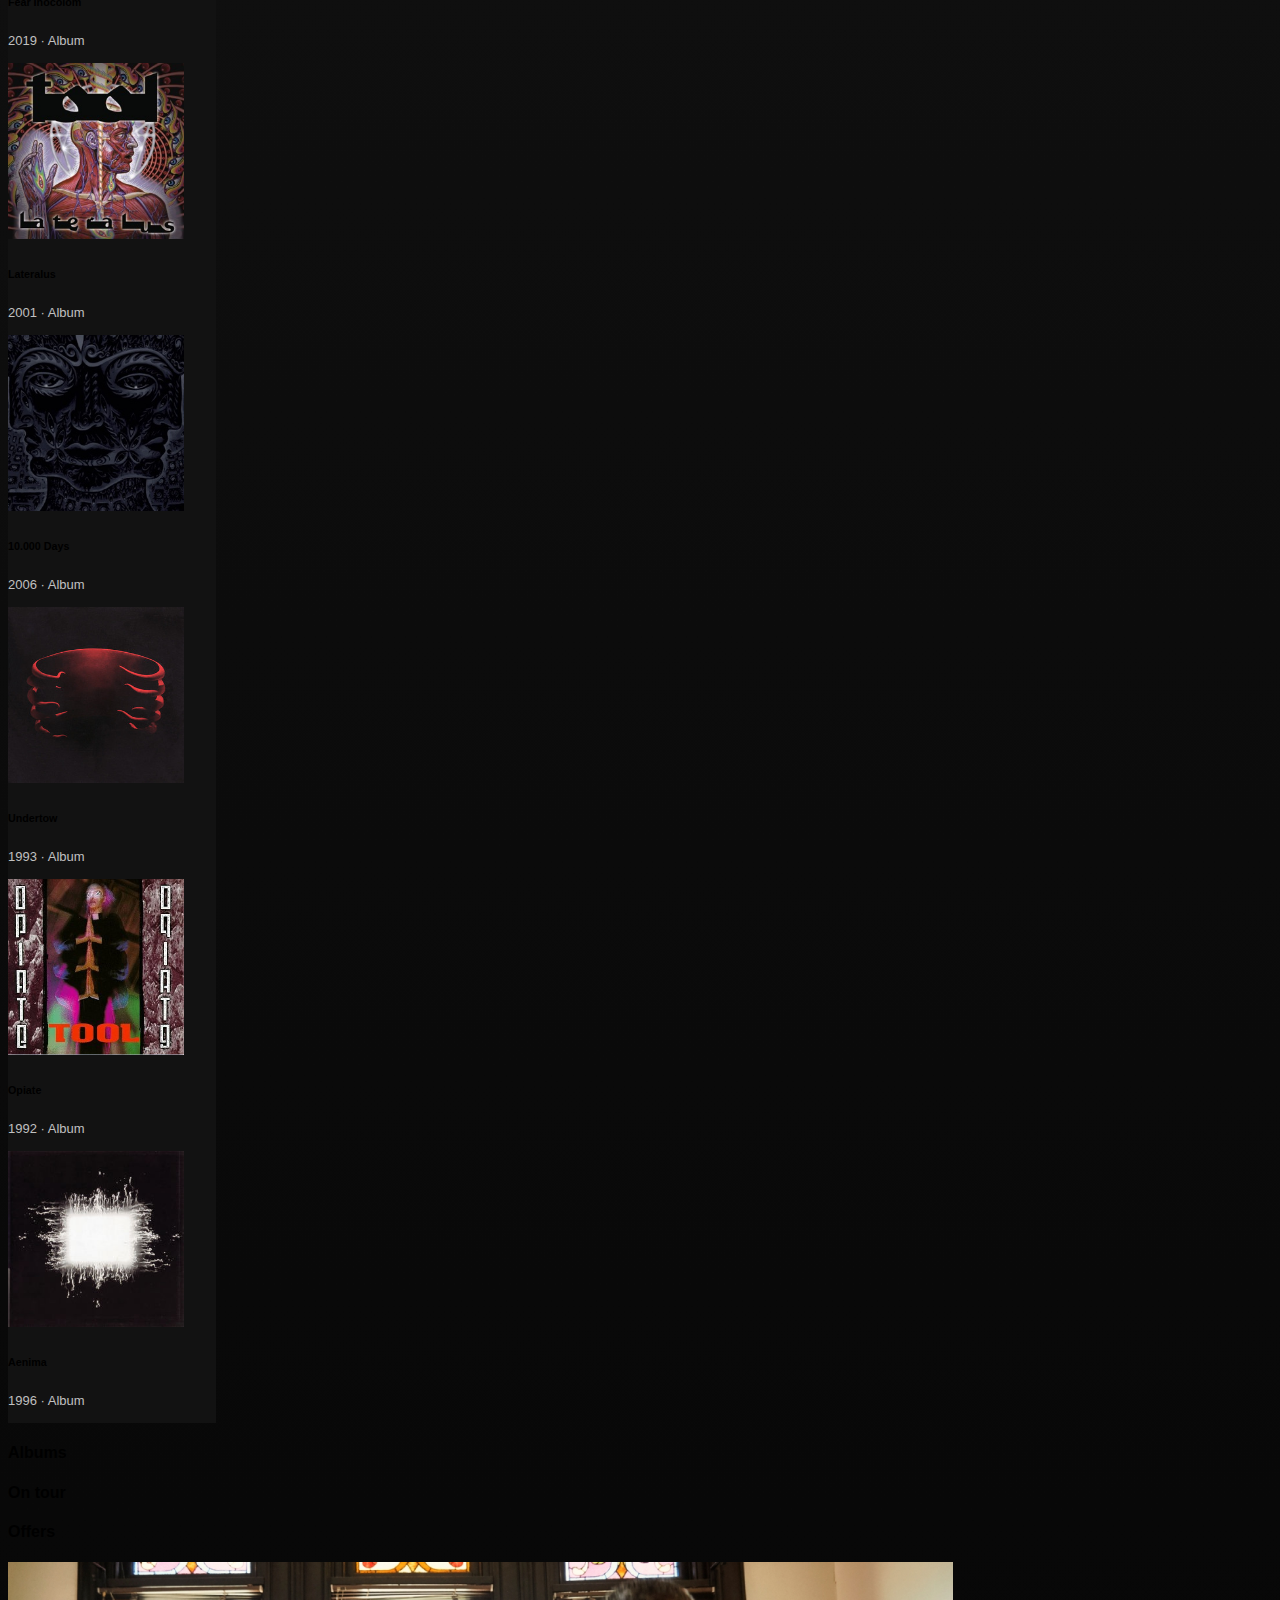
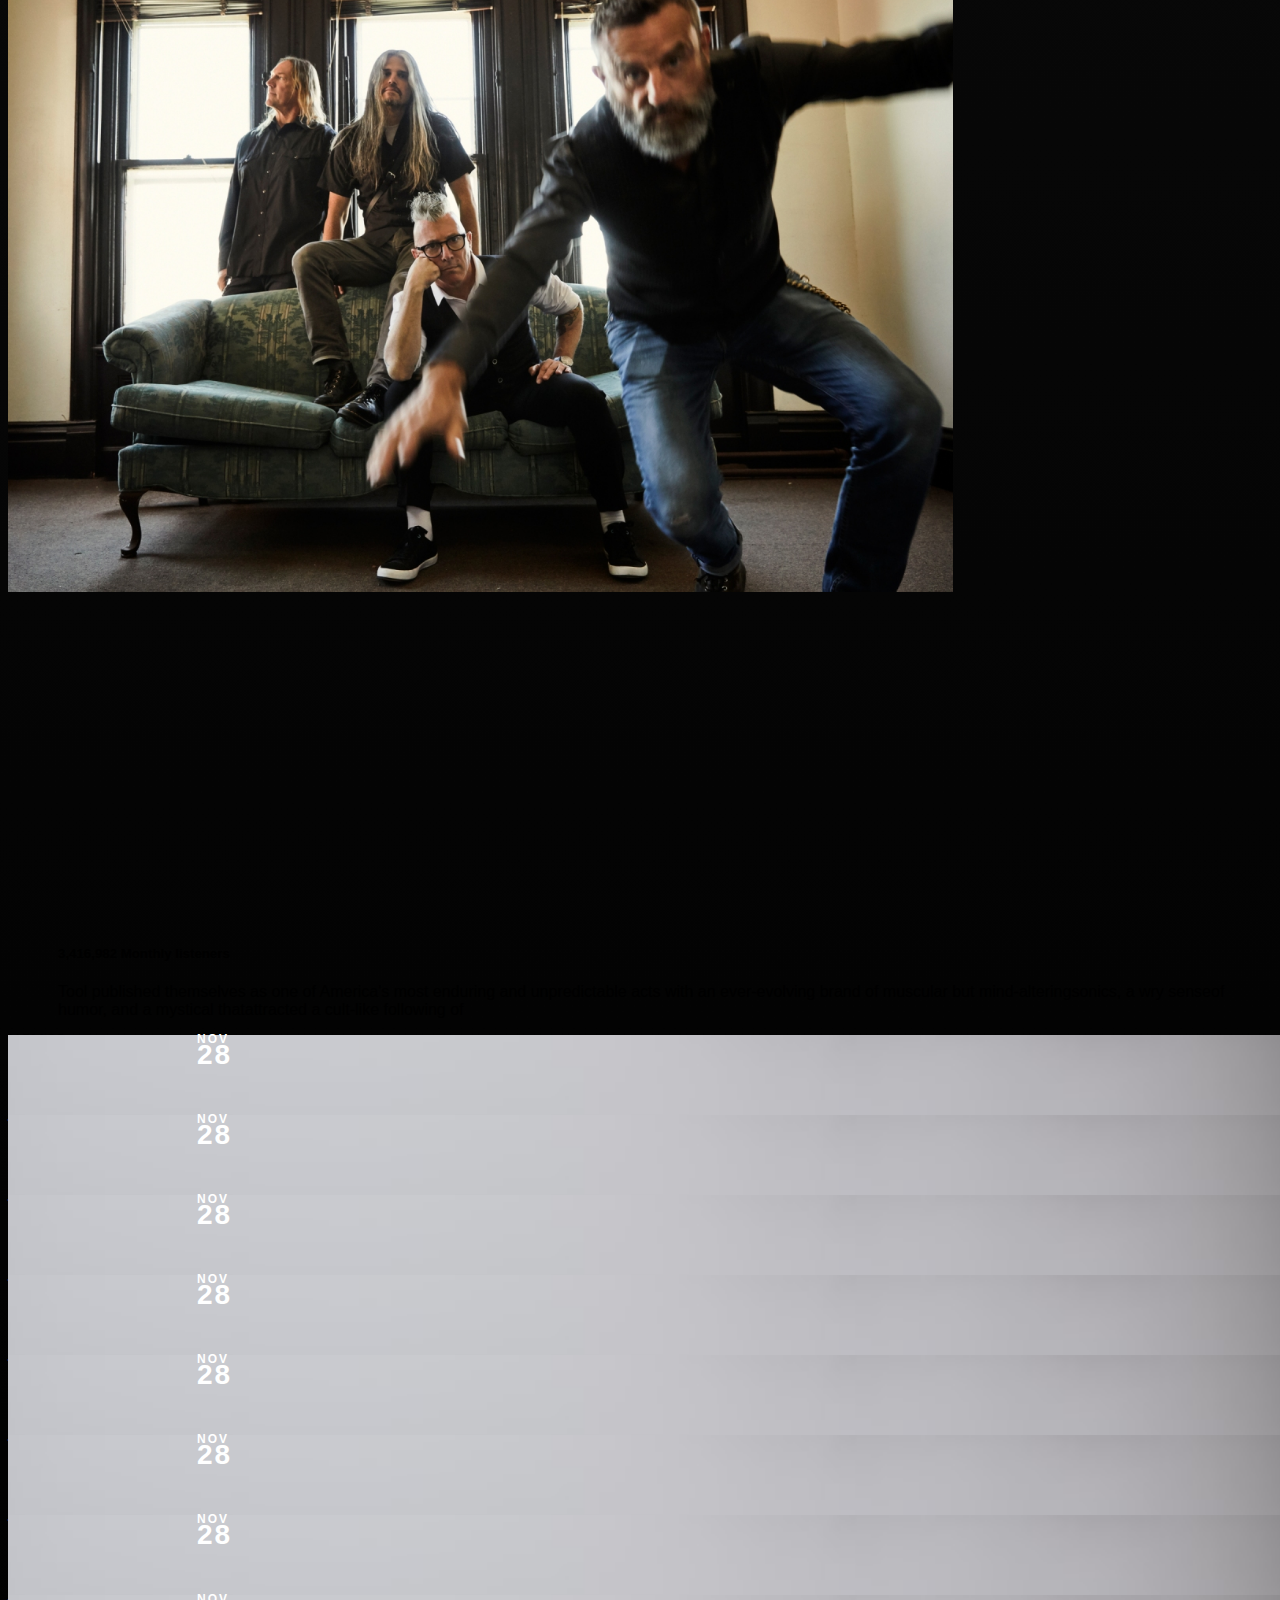
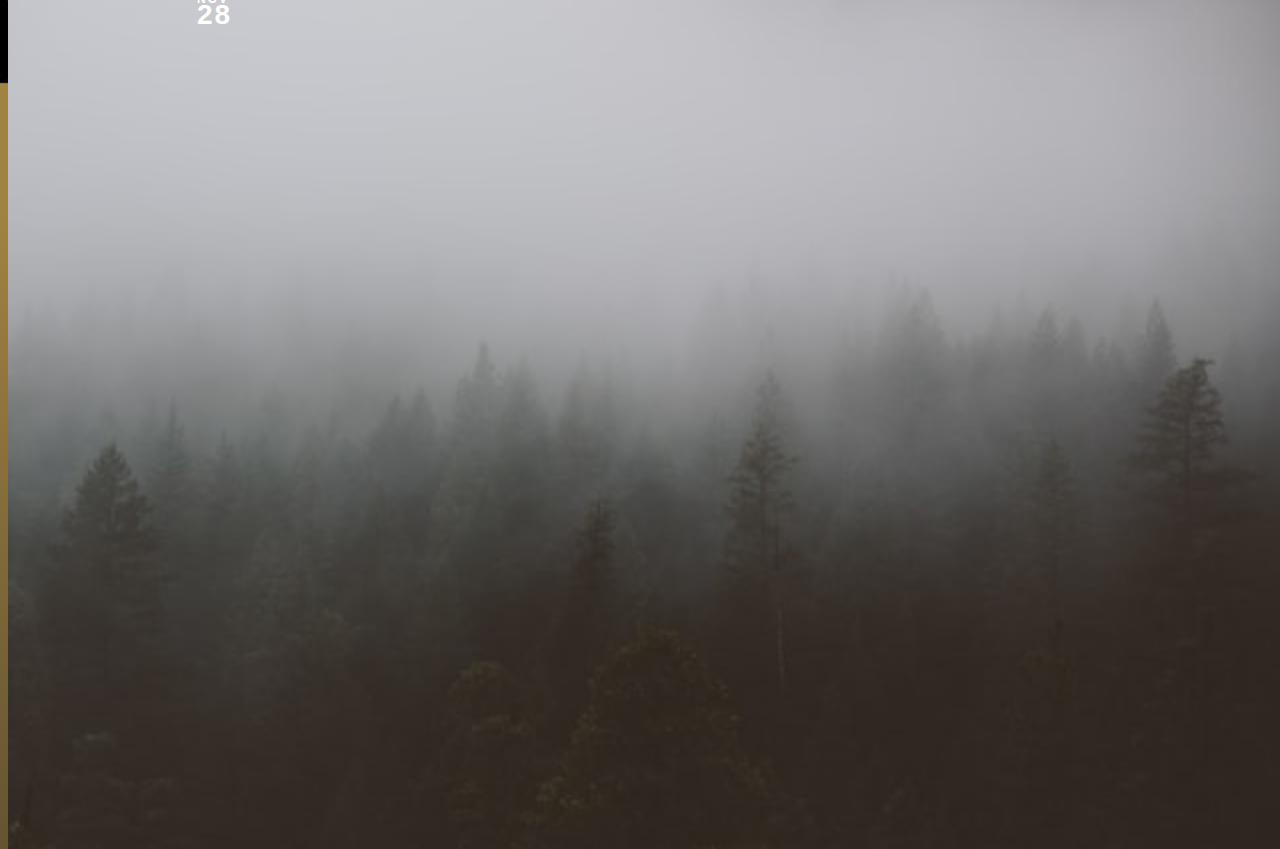
==== commit f5fb5954: "Added green styling on th currently playing text." ====
--- a/index.html
+++ b/index.html
@@ -56,11 +56,12 @@
                 <div class="col-8">
                     <h4 class="text-white ml-4 my-4">Popular</h4>
                     <table class="table table-borderless mx-4 pl">
-                        <thead>
-                        </thead>
                         <tbody>
                             <tr class="tracklist-row" > 
-                                <th scope="row" colspan="4" class="track-title-text">1 
+                                <th scope="row" colspan="4" class="track-title-text-row1">
+                                    <svg  class="playing-progres-icon" xmlns="http://www.w3.org/2000/svg" width="12" height="12" fill="currentColor" class="bi bi-bar-chart-line" viewBox="0 0 16 16">
+                                    <path d="M11 2a1 1 0 0 1 1-1h2a1 1 0 0 1 1 1v12h.5a.5.5 0 0 1 0 1H.5a.5.5 0 0 1 0-1H1v-3a1 1 0 0 1 1-1h2a1 1 0 0 1 1 1v3h1V7a1 1 0 0 1 1-1h2a1 1 0 0 1 1 1v7h1V2zm1 12h2V2h-2v12zm-3 0V7H7v7h2zm-5 0v-3H2v3h2z"/>
+                                    </svg>
                                     <img src="artist-assets/Tool_-_Lateralus.jpeg" class="img-fluid mx-3" style="height: 40px; height: 40px;" alt="...">
                                     Schism</th>
                                 <td class="viewed-text pl-5 pt-4" colspan="2">62.000.000</td>
@@ -71,7 +72,7 @@
                                     1.143c.06.055.119.112.176.171a3.12 3.12 0 0 1 .176-.17C12.72-3.042 23.333 4.867 8 15z"/>
                                     </svg>
                                     6:40
-                                    <svg class="drop-down-song-menu" xmlns="http://www.w3.org/2000/svg" width="16" height="16" fill="currentColor" class="bi bi-activity" viewBox="0 0 16 16">
+                                    <svg class="dropdown-song-menu" xmlns="http://www.w3.org/2000/svg" width="16" height="16" fill="currentColor" class="bi bi-activity" viewBox="0 0 16 16">
                                     <path fill-rule="evenodd" clip-rule="evenodd" d="M6 2a.5.5 0 0 1 .47.33L10 12.036l1.53-4.208A.5.5 0 0 1 12 7.5h3.5a.5.5 0 0 1 0 1h-3.15l-1.88 5.17a.5.5 0 0 1-.94 0L6 3.964 
                                     4.47 8.171A.5.5 0 0 1 4 8.5H.5a.5.5 0 0 1 0-1h3.15l1.88-5.17A.5.5 0 0 1 6 2Z" fill="#000"/>
                                     </svg>
@@ -82,11 +83,16 @@
                                     <img src="artist-assets/10000Days.jpeg" class="img-fluid mx-3" style="height: 40px; height: 40px;" alt="...">
                                     The Pot</th>
                                 <td class="viewed-text pl-5 pt-4" colspan="2">62.000.000</td>
-                                <td class="song-duration-text pt-4"><svg xmlns="http://www.w3.org/2000/svg" width="16" height="16" fill="currentColor" class="bi bi-heart" viewBox="0 0 16 16">
-                                    <path d="m8 2.748-.717-.737C5.6.281 2.514.878 1.4 3.053c-.523 1.023-.641 2.5.314 4.385.92 1.815 2.834 3.989 6.286 6.357 3.452-2.368 5.365-4.542 6.286-6.357.955-1.886.838-3.362.314-4.385C13.486.878 10.4.28 8.717 2.01L8 2.748zM8 15C-7.333 4.868 3.279-3.04 7.824 1.143c.06.055.119.112.176.171a3.12 3.12 0 0 1 .176-.17C12.72-3.042 23.333 4.867 8 15z"/>
-                                    </svg>6:4
-                                    <svg xmlns="http://www.w3.org/2000/svg" width="16" height="16" fill="currentColor" class="bi bi-activity" viewBox="0 0 16 16">
-                                    <path fill-rule="evenodd" clip-rule="evenodd" d="M6 2a.5.5 0 0 1 .47.33L10 12.036l1.53-4.208A.5.5 0 0 1 12 7.5h3.5a.5.5 0 0 1 0 1h-3.15l-1.88 5.17a.5.5 0 0 1-.94 0L6 3.964 4.47 8.171A.5.5 0 0 1 4 8.5H.5a.5.5 0 0 1 0-1h3.15l1.88-5.17A.5.5 0 0 1 6 2Z" fill="#000"/>
+                                <td class="song-duration-text pt-4">
+                                    <svg class="like-song-icon" xmlns="http://www.w3.org/2000/svg" width="16" height="16" fill="currentColor" class="bi bi-heart" viewBox="0 0 16 16">
+                                    <path d="m8 2.748-.717-.737C5.6.281 2.514.878 1.4 3.053c-.523 1.023-.641 2.5.314 4.385.92 1.815 2.834 3.989 6.286 6.357 3.452-2.368 
+                                    5.365-4.542 6.286-6.357.955-1.886.838-3.362.314-4.385C13.486.878 10.4.28 8.717 2.01L8 2.748zM8 15C-7.333 4.868 3.279-3.04 7.824 
+                                    1.143c.06.055.119.112.176.171a3.12 3.12 0 0 1 .176-.17C12.72-3.042 23.333 4.867 8 15z"/>
+                                    </svg>
+                                    6:40
+                                    <svg class="dropdown-song-menu" xmlns="http://www.w3.org/2000/svg" width="16" height="16" fill="currentColor" class="bi bi-activity" viewBox="0 0 16 16">
+                                    <path fill-rule="evenodd" clip-rule="evenodd" d="M6 2a.5.5 0 0 1 .47.33L10 12.036l1.53-4.208A.5.5 0 0 1 12 7.5h3.5a.5.5 0 0 1 0 1h-3.15l-1.88 5.17a.5.5 0 0 1-.94 0L6 3.964 
+                                    4.47 8.171A.5.5 0 0 1 4 8.5H.5a.5.5 0 0 1 0-1h3.15l1.88-5.17A.5.5 0 0 1 6 2Z" fill="#000"/>
                                     </svg>
                                 </td>
                             </tr>
@@ -95,11 +101,16 @@
                                     <img src="artist-assets/Tool-Undertow.jpeg" class="img-fluid mx-3" style="height: 40px; height: 40px;" alt="...">
                                     Sobber</th>
                                 <td class="viewed-text pl-5 pt-4" colspan="2">62.000.000</td>
-                                <td class="song-duration-text pt-4"><svg xmlns="http://www.w3.org/2000/svg" width="16" height="16" fill="currentColor" class="bi bi-heart" viewBox="0 0 16 16">
-                                    <path d="m8 2.748-.717-.737C5.6.281 2.514.878 1.4 3.053c-.523 1.023-.641 2.5.314 4.385.92 1.815 2.834 3.989 6.286 6.357 3.452-2.368 5.365-4.542 6.286-6.357.955-1.886.838-3.362.314-4.385C13.486.878 10.4.28 8.717 2.01L8 2.748zM8 15C-7.333 4.868 3.279-3.04 7.824 1.143c.06.055.119.112.176.171a3.12 3.12 0 0 1 .176-.17C12.72-3.042 23.333 4.867 8 15z"/>
-                                    </svg>6:4
-                                    <svg xmlns="http://www.w3.org/2000/svg" width="16" height="16" fill="currentColor" class="bi bi-activity" viewBox="0 0 16 16">
-                                    <path fill-rule="evenodd" clip-rule="evenodd" d="M6 2a.5.5 0 0 1 .47.33L10 12.036l1.53-4.208A.5.5 0 0 1 12 7.5h3.5a.5.5 0 0 1 0 1h-3.15l-1.88 5.17a.5.5 0 0 1-.94 0L6 3.964 4.47 8.171A.5.5 0 0 1 4 8.5H.5a.5.5 0 0 1 0-1h3.15l1.88-5.17A.5.5 0 0 1 6 2Z" fill="#000"/>
+                                <td class="song-duration-text pt-4">
+                                    <svg class="like-song-icon" xmlns="http://www.w3.org/2000/svg" width="16" height="16" fill="currentColor" class="bi bi-heart" viewBox="0 0 16 16">
+                                    <path d="m8 2.748-.717-.737C5.6.281 2.514.878 1.4 3.053c-.523 1.023-.641 2.5.314 4.385.92 1.815 2.834 3.989 6.286 6.357 3.452-2.368 
+                                    5.365-4.542 6.286-6.357.955-1.886.838-3.362.314-4.385C13.486.878 10.4.28 8.717 2.01L8 2.748zM8 15C-7.333 4.868 3.279-3.04 7.824 
+                                    1.143c.06.055.119.112.176.171a3.12 3.12 0 0 1 .176-.17C12.72-3.042 23.333 4.867 8 15z"/>
+                                    </svg>
+                                    6:40
+                                    <svg class="dropdown-song-menu" xmlns="http://www.w3.org/2000/svg" width="16" height="16" fill="currentColor" class="bi bi-activity" viewBox="0 0 16 16">
+                                    <path fill-rule="evenodd" clip-rule="evenodd" d="M6 2a.5.5 0 0 1 .47.33L10 12.036l1.53-4.208A.5.5 0 0 1 12 7.5h3.5a.5.5 0 0 1 0 1h-3.15l-1.88 5.17a.5.5 0 0 1-.94 0L6 3.964 
+                                    4.47 8.171A.5.5 0 0 1 4 8.5H.5a.5.5 0 0 1 0-1h3.15l1.88-5.17A.5.5 0 0 1 6 2Z" fill="#000"/>
                                     </svg>
                                 </td>
                             </tr>
@@ -108,11 +119,16 @@
                                     <img src="artist-assets/Aenima.jpeg" class="img-fluid mx-3" style="height: 40px; height: 40px;" alt="...">
                                     Forty six & 2</th>
                                 <td class="viewed-text pl-5 pt-4" colspan="2">62.000.000</td>
-                                <td class="song-duration-text pt-4"><svg xmlns="http://www.w3.org/2000/svg" width="16" height="16" fill="currentColor" class="bi bi-heart" viewBox="0 0 16 16">
-                                    <path d="m8 2.748-.717-.737C5.6.281 2.514.878 1.4 3.053c-.523 1.023-.641 2.5.314 4.385.92 1.815 2.834 3.989 6.286 6.357 3.452-2.368 5.365-4.542 6.286-6.357.955-1.886.838-3.362.314-4.385C13.486.878 10.4.28 8.717 2.01L8 2.748zM8 15C-7.333 4.868 3.279-3.04 7.824 1.143c.06.055.119.112.176.171a3.12 3.12 0 0 1 .176-.17C12.72-3.042 23.333 4.867 8 15z"/>
-                                    </svg>6:4
-                                    <svg xmlns="http://www.w3.org/2000/svg" width="16" height="16" fill="currentColor" class="bi bi-activity" viewBox="0 0 16 16">
-                                    <path fill-rule="evenodd" clip-rule="evenodd" d="M6 2a.5.5 0 0 1 .47.33L10 12.036l1.53-4.208A.5.5 0 0 1 12 7.5h3.5a.5.5 0 0 1 0 1h-3.15l-1.88 5.17a.5.5 0 0 1-.94 0L6 3.964 4.47 8.171A.5.5 0 0 1 4 8.5H.5a.5.5 0 0 1 0-1h3.15l1.88-5.17A.5.5 0 0 1 6 2Z" fill="#000"/>
+                                <td class="song-duration-text pt-4">
+                                    <svg class="like-song-icon" xmlns="http://www.w3.org/2000/svg" width="16" height="16" fill="currentColor" class="bi bi-heart" viewBox="0 0 16 16">
+                                    <path d="m8 2.748-.717-.737C5.6.281 2.514.878 1.4 3.053c-.523 1.023-.641 2.5.314 4.385.92 1.815 2.834 3.989 6.286 6.357 3.452-2.368 
+                                    5.365-4.542 6.286-6.357.955-1.886.838-3.362.314-4.385C13.486.878 10.4.28 8.717 2.01L8 2.748zM8 15C-7.333 4.868 3.279-3.04 7.824 
+                                    1.143c.06.055.119.112.176.171a3.12 3.12 0 0 1 .176-.17C12.72-3.042 23.333 4.867 8 15z"/>
+                                    </svg>
+                                    6:40
+                                    <svg class="dropdown-song-menu" xmlns="http://www.w3.org/2000/svg" width="16" height="16" fill="currentColor" class="bi bi-activity" viewBox="0 0 16 16">
+                                    <path fill-rule="evenodd" clip-rule="evenodd" d="M6 2a.5.5 0 0 1 .47.33L10 12.036l1.53-4.208A.5.5 0 0 1 12 7.5h3.5a.5.5 0 0 1 0 1h-3.15l-1.88 5.17a.5.5 0 0 1-.94 0L6 3.964 
+                                    4.47 8.171A.5.5 0 0 1 4 8.5H.5a.5.5 0 0 1 0-1h3.15l1.88-5.17A.5.5 0 0 1 6 2Z" fill="#000"/>
                                     </svg>
                                 </td>
                             </tr>
@@ -121,13 +137,18 @@
                                     <img src="artist-assets/Aenima.jpeg" class="img-fluid mx-3" style="height: 40px; height: 40px;" alt="...">
                                     Stinkfist</th>
                                 <td class="viewed-text pl-5 pt-4" colspan="2">62.000.000</td>
-                                <td class="song-duration-text pt-4"><svg xmlns="http://www.w3.org/2000/svg" width="16" height="16" fill="currentColor" class="bi bi-heart" viewBox="0 0 16 16">
-                                    <path d="m8 2.748-.717-.737C5.6.281 2.514.878 1.4 3.053c-.523 1.023-.641 2.5.314 4.385.92 1.815 2.834 3.989 6.286 6.357 3.452-2.368 5.365-4.542 6.286-6.357.955-1.886.838-3.362.314-4.385C13.486.878 10.4.28 8.717 2.01L8 2.748zM8 15C-7.333 4.868 3.279-3.04 7.824 1.143c.06.055.119.112.176.171a3.12 3.12 0 0 1 .176-.17C12.72-3.042 23.333 4.867 8 15z"/>
-                                    </svg>6:4
-                                    <svg xmlns="http://www.w3.org/2000/svg" width="16" height="16" fill="currentColor" class="bi bi-activity" viewBox="0 0 16 16">
-                                    <path fill-rule="evenodd" clip-rule="evenodd" d="M6 2a.5.5 0 0 1 .47.33L10 12.036l1.53-4.208A.5.5 0 0 1 12 7.5h3.5a.5.5 0 0 1 0 1h-3.15l-1.88 5.17a.5.5 0 0 1-.94 0L6 3.964 4.47 8.171A.5.5 0 0 1 4 8.5H.5a.5.5 0 0 1 0-1h3.15l1.88-5.17A.5.5 0 0 1 6 2Z" fill="#000"/>
-                                    </svg>
-                                </td>
+                                <td class="song-duration-text pt-4">
+                                    <svg class="like-song-icon" xmlns="http://www.w3.org/2000/svg" width="16" height="16" fill="currentColor" class="bi bi-heart" viewBox="0 0 16 16">
+                                    <path d="m8 2.748-.717-.737C5.6.281 2.514.878 1.4 3.053c-.523 1.023-.641 2.5.314 4.385.92 1.815 2.834 3.989 6.286 6.357 3.452-2.368 
+                                    5.365-4.542 6.286-6.357.955-1.886.838-3.362.314-4.385C13.486.878 10.4.28 8.717 2.01L8 2.748zM8 15C-7.333 4.868 3.279-3.04 7.824 
+                                    1.143c.06.055.119.112.176.171a3.12 3.12 0 0 1 .176-.17C12.72-3.042 23.333 4.867 8 15z"/>
+                                    </svg>
+                                    6:40
+                                    <svg class="dropdown-song-menu" xmlns="http://www.w3.org/2000/svg" width="16" height="16" fill="currentColor" class="bi bi-activity" viewBox="0 0 16 16">
+                                    <path fill-rule="evenodd" clip-rule="evenodd" d="M6 2a.5.5 0 0 1 .47.33L10 12.036l1.53-4.208A.5.5 0 0 1 12 7.5h3.5a.5.5 0 0 1 0 1h-3.15l-1.88 5.17a.5.5 0 0 1-.94 0L6 3.964 
+                                    4.47 8.171A.5.5 0 0 1 4 8.5H.5a.5.5 0 0 1 0-1h3.15l1.88-5.17A.5.5 0 0 1 6 2Z" fill="#000"/>
+                                    </svg>
+                                </td>>
                             </tr>
                         </tbody>
                     </table>
--- a/style.css
+++ b/style.css
@@ -1,6 +1,6 @@
 body {
     font-family: "Helvetica Neue", helvetica, arial, "Hiragino Kaku Gothic Pro", "MS Gothic", sans-serif;;
-    background-image: linear-gradient(#726d62 2%, #161616 25%,  #000000 100%);
+    background-image: linear-gradient(#a08243 2%, #161616 25%,  #000000 100%);
 }
 .title-text {
     font-size: 96px;
@@ -16,6 +16,8 @@
     font-weight: 400;
     line-height: 32;
 }
+/* <!Popular Tracks Section/Table--------------------------------------> */
+
 .artistpick-text-p {
     color: White;
     font-size: 16px;
@@ -64,10 +66,19 @@
 }
 /* <!------Popular Tracks Section/Table-----> */
 .track-title-text {
+    font-weight: 500;
     color: rgb(235, 235, 235);
 }
+.tracklist-row {
+    color: green;
+}
 .viewed-text {
-    font-size: 14px;
+    font-size: 13px;
+    font-weight: 500;
+    color: rgb(192, 192, 192);
+}
+.song-duration-text {
+    font-size: 13px;
     font-weight: 700;
     color: rgb(192, 192, 192);
 }
@@ -102,7 +113,11 @@
 }
 
 /*  */
-/* .like-song-icon, .drop-down-song-menu {
+.like-song-icon, .dropdown-song-menu {
+    opacity: 0;
+}
+
+/* .like-song-icon, .dropdown-song-menu {
     padding-left: 5px;
     padding-right: 5px;
     opacity: 0;
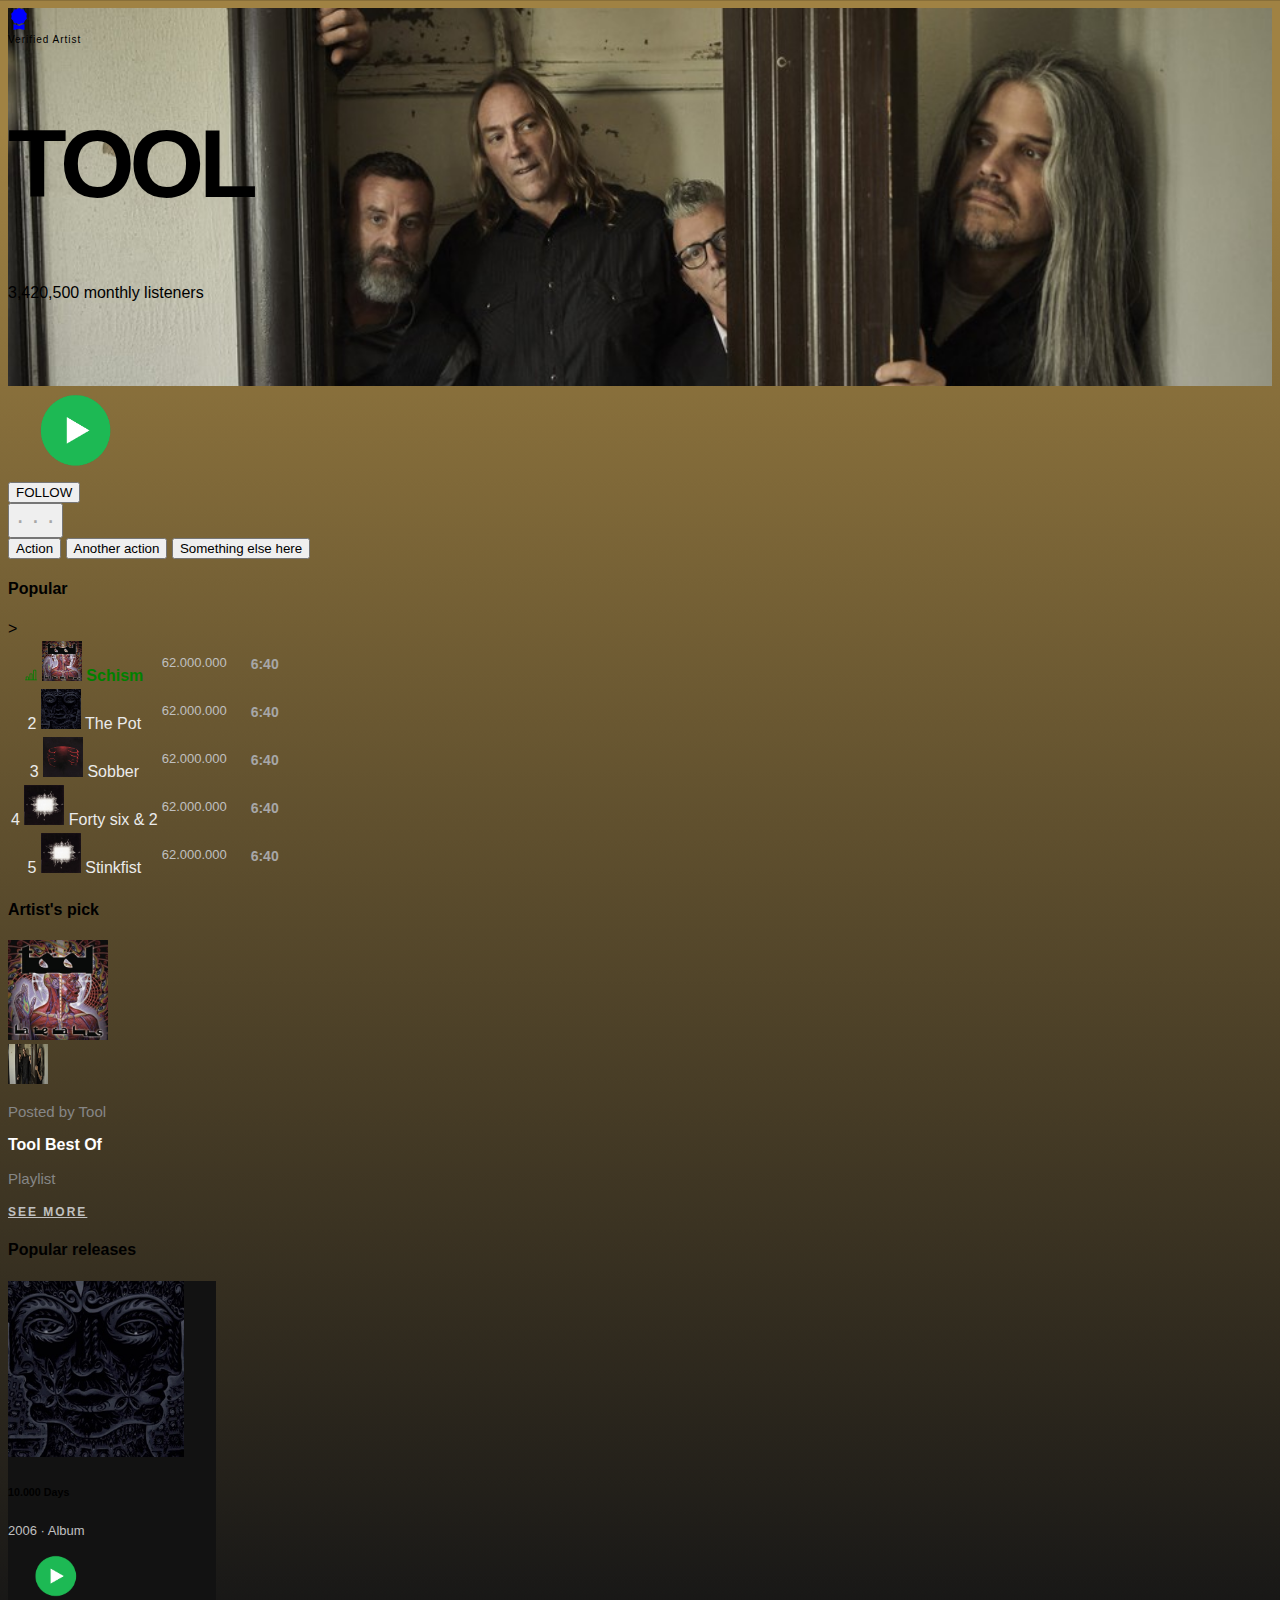
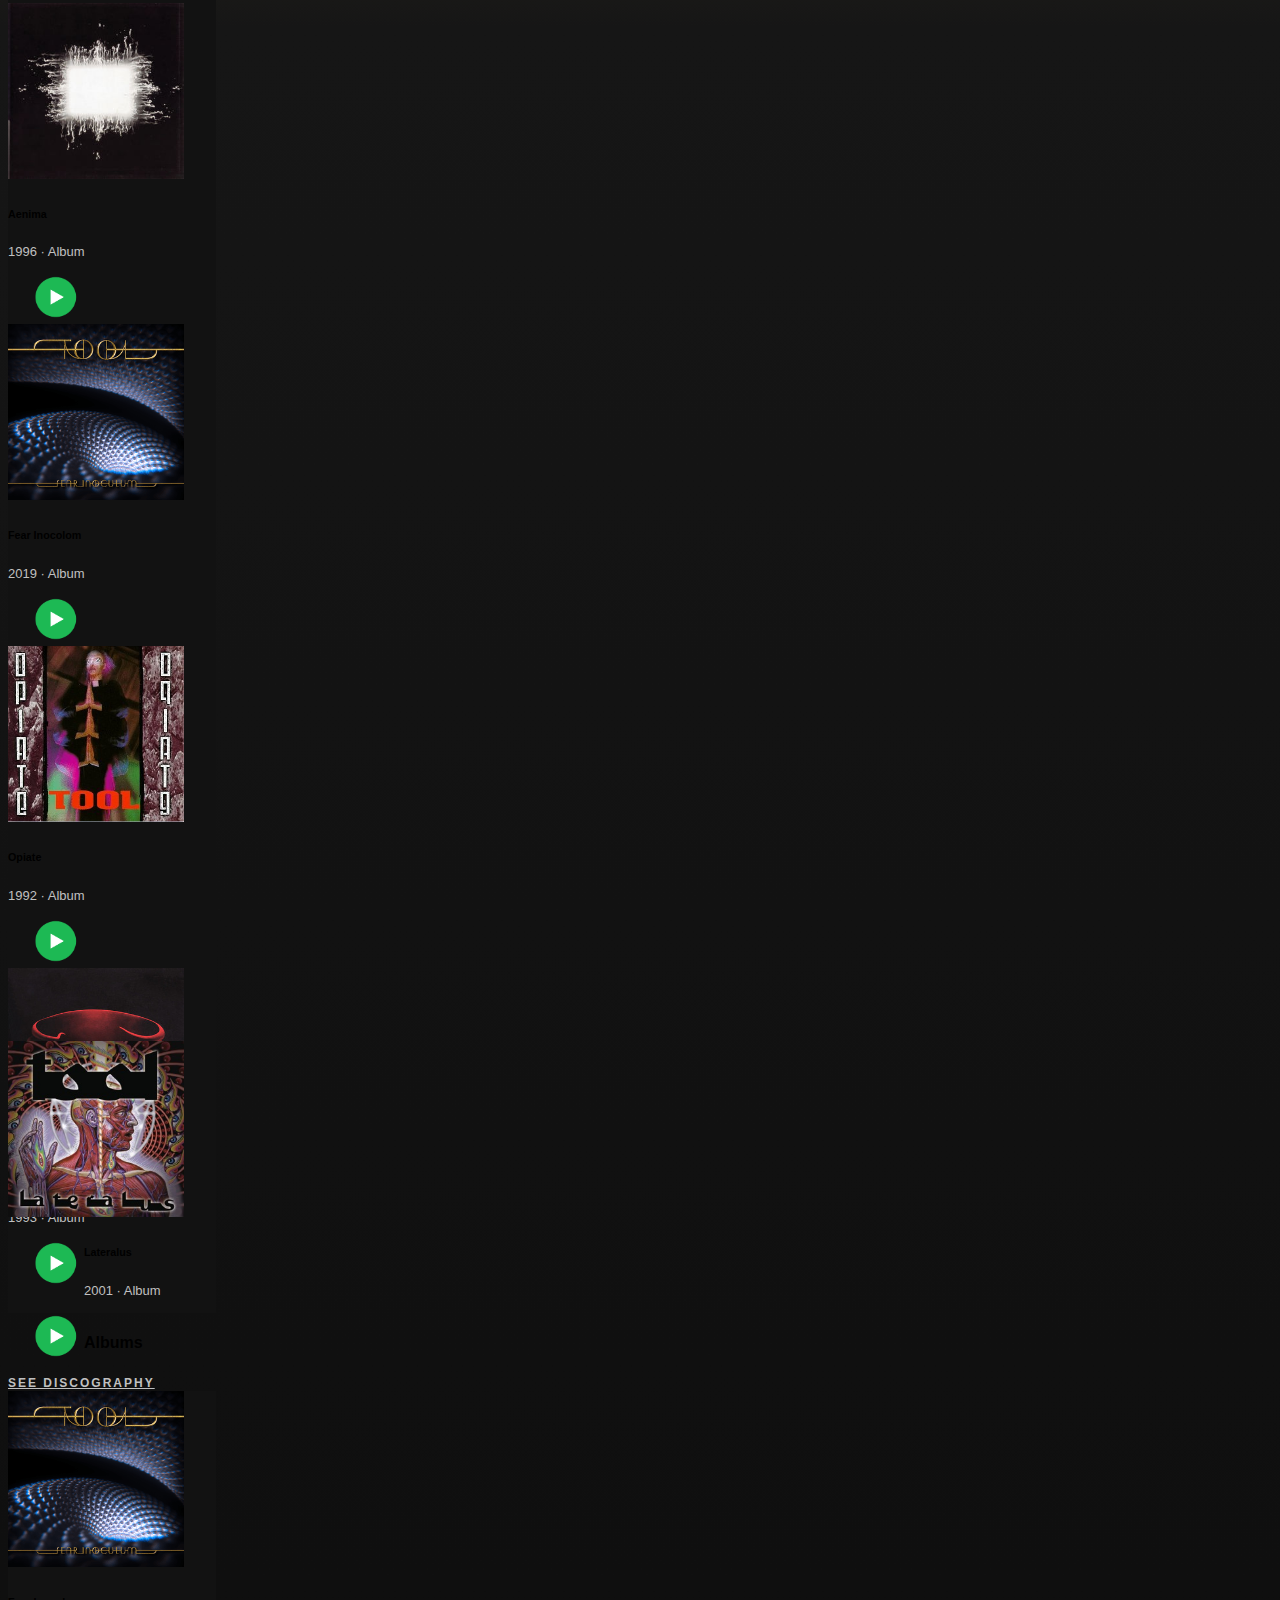
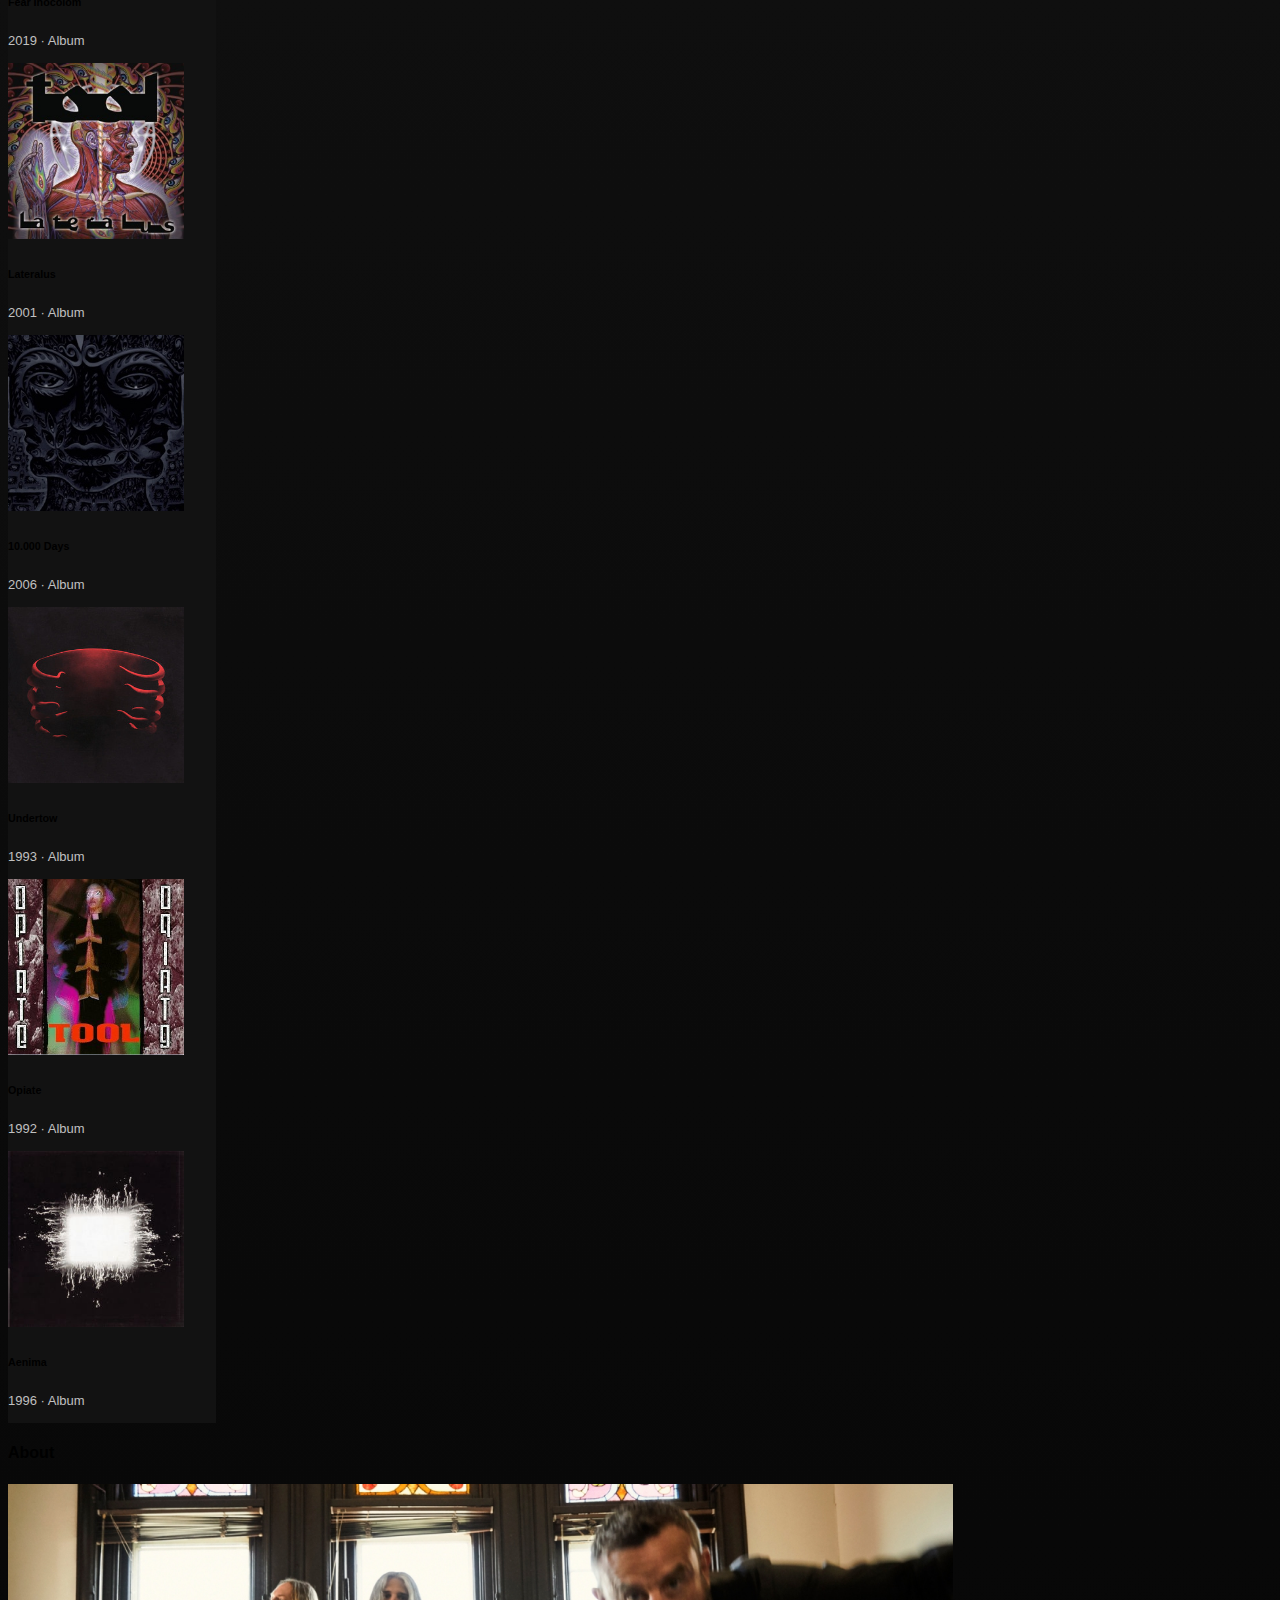
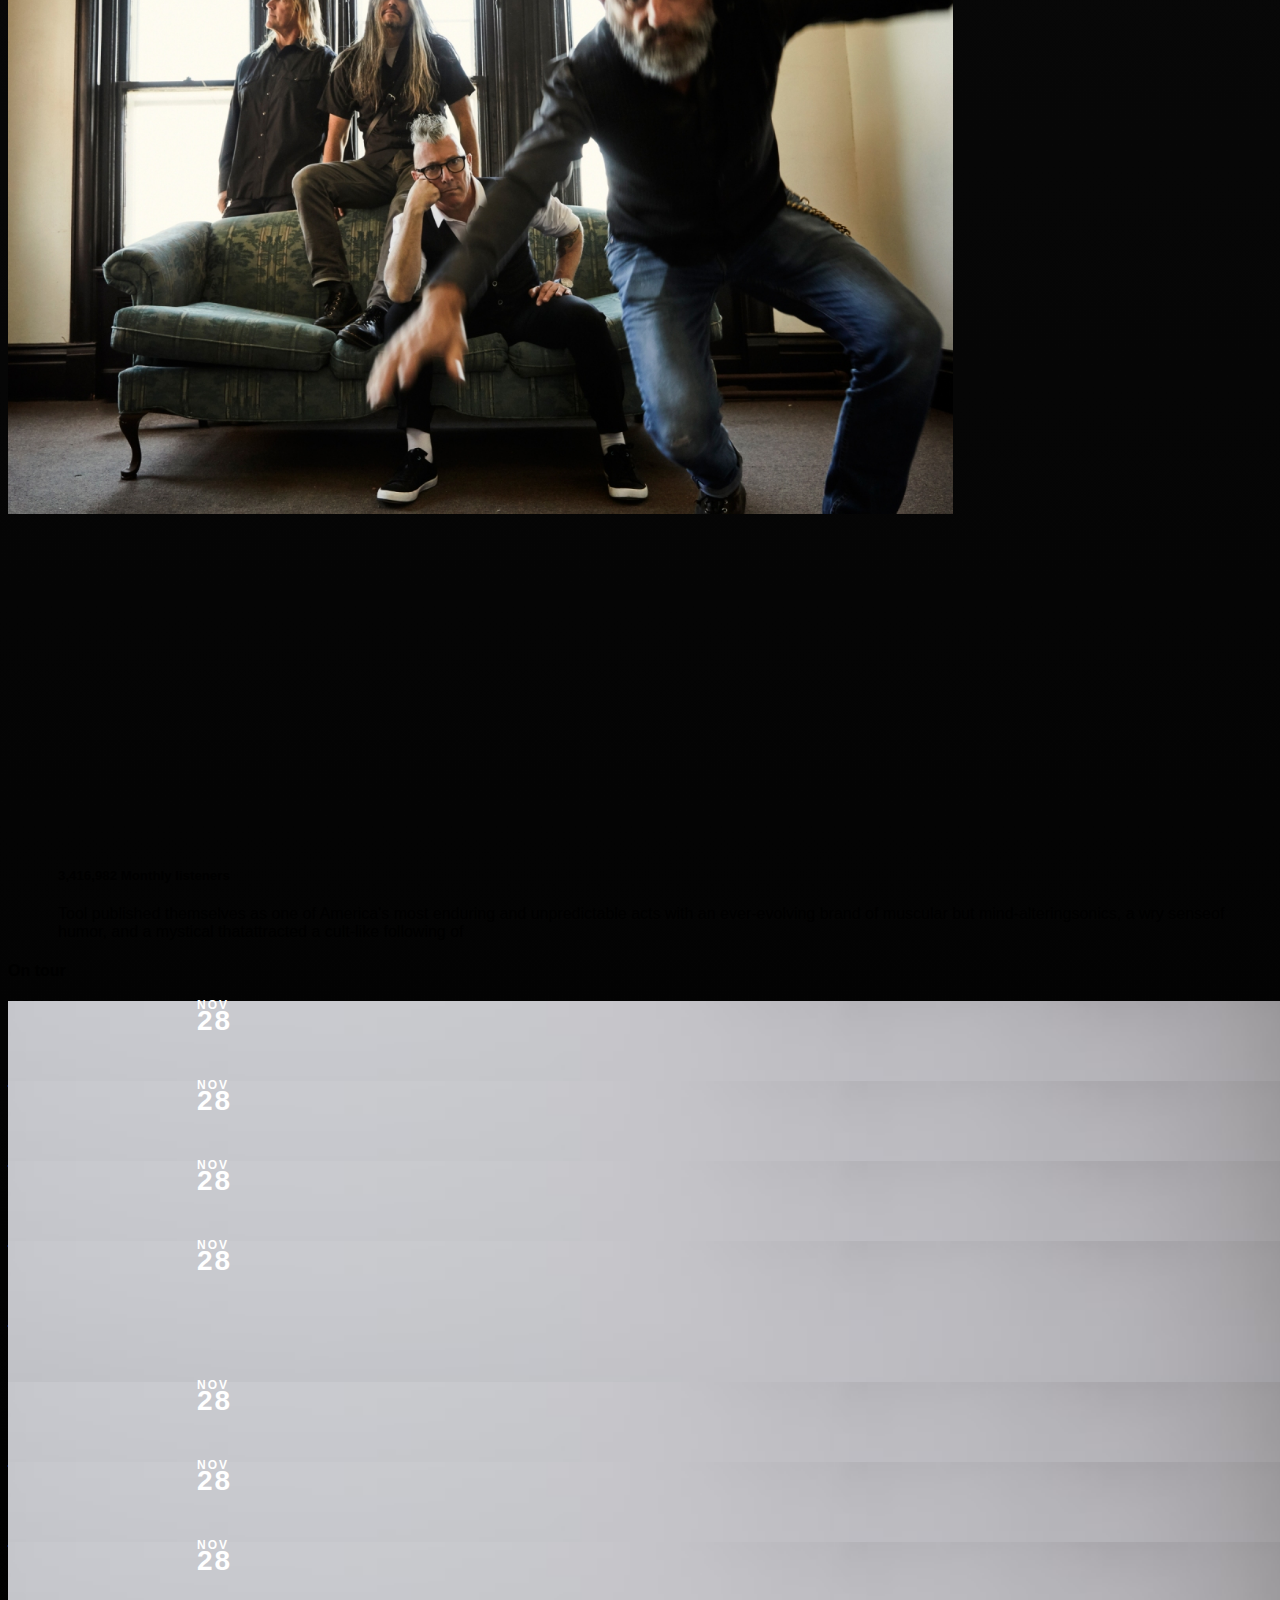
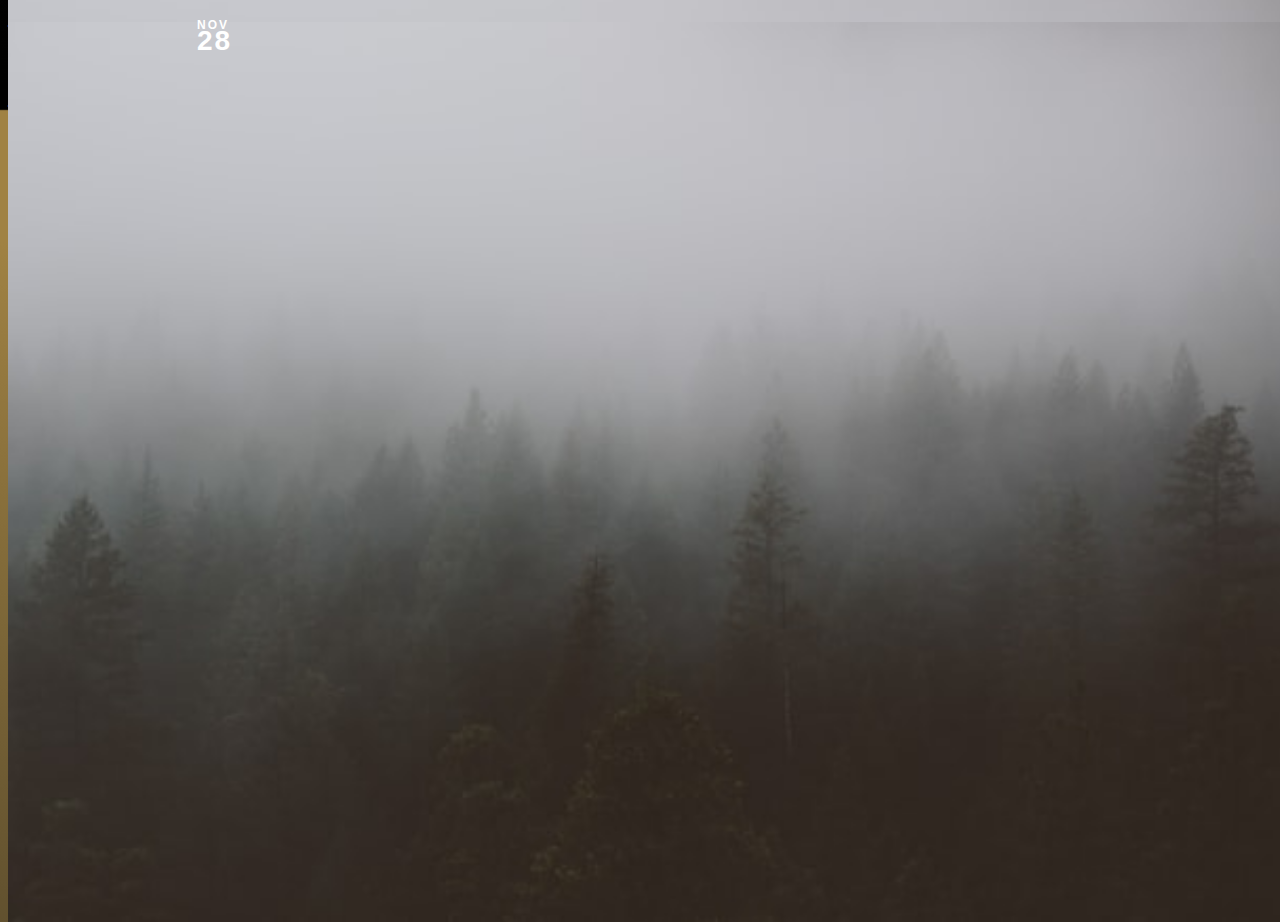
==== commit 42836d07: "Completed the resposive element of the page." ====
--- a/index.html
+++ b/index.html
@@ -53,7 +53,7 @@
         
         <div class="container-fluid">
             <div class="row">
-                <div class="col-8">
+                <div class="col-sm-12 col-md-8">
                     <h4 class="text-white ml-4 my-4">Popular</h4>
                     <table class="table table-borderless mx-4 pl">
                         <tbody>
@@ -154,8 +154,8 @@
                     </table>
                 </div>
                 
-                <div class="col-4">
-                    <h4 class="text-white ml-4 my-4">Artist's pick</h4>
+                <div class="col-sm-12 col-md-4 pl-4">
+                    <h4 class="text-white  my-4">Artist's pick</h4>
                     <div class="d-flex">
                         <img class="" src="artist-assets/Tool_-_Lateralus.jpeg" class="img-fluid mx-3" style="width: 100px; height: 100px; object-fit: scale-down;" alt="...">
                         <div class="flex-column align-items-end">
@@ -180,7 +180,7 @@
 
 <!--------------------------------Popular Realease Section///Table-------------------------------------->
         <h4 class="text-white ml-4 my-4" >Popular releases</h4>
-        <div class="d-flex justify-content-around px-2">
+        <div class="d-flex justify-content-around flex-wrap px-2">
             <div class="card card-popular-release flex-column align-items-center text-white">
                 <img class="album-img pt-3" src="artist-assets/10000Days.jpeg" class="card-img-top rounded" alt="...">
                 <div class="card-body  d-flex align-items-start justify justify-content-between" style="width: 212px;">
@@ -253,7 +253,7 @@
             <a class="seemore-link-text mt-4 mr-5" href="">SEE DISCOGRAPHY</a>
         </div>
         
-        <div class="d-flex justify-content-around px-2">
+        <div class="d-flex justify-content-around flex-wrap px-2">
             <div class="card card-popular-release flex-column align-items-center text-white">
                 <img class="album-img pt-3" src="artist-assets/Tool_-_Fear_Inoculum.png" class="card-img-top rounded" alt="...">
                 <div class="card-body  d-flex align-items-start justify-content-between " style="width: 212px;">
@@ -310,22 +310,10 @@
             </div>
         </div>
 <!--------------------------------About-------------------------------------->
-        <div class="container-fluid">
-            <div class="row">
-                <div class="col-6">
-                    <h4 class="text-white ml-4 my-4" >Albums</h4>
-                </div>
-                <div class="col-3">
-                    <h4 class="text-white mr-4 my-4">On tour</h4>
-                </div>
-                <div class="col-3">
-                    <h4 class="text-white mr-4 my-4">Offers</h4>
-                </div>
-            </div>
-        </div>
         
         <div class="row">
-            <div class="col-6">
+            <div class="col-12 col-md-12 col-xl-6">
+                <h4 class="text-white ml-4 my-4" >About</h4>
                 <div class="card card-about-page bg-dark text-white">
                     <img src="artist-assets/tool-album-review.jpeg" class="about-img img-fluid" alt="..." style="object-fit: cover; height: 70vh;">
                     <div class="card-img-overlay">
@@ -340,7 +328,8 @@
                 </div>
             </div>
 <!--------------------------------On tour-------------------------------------->
-            <div class="col-3">
+            <div class="col-12 pl-5 col-xl-3">
+                <h4 class="text-white mr-4 my-4">On tour</h4>
                 <div class="d-flex flex-column">
                     <div class="card mb-3 card-ontour " style="max-width: 540px; max-height: 80px;">
                         <div class="row no-gutters">
@@ -422,7 +411,8 @@
                 
             </div>
 <!--------------------------------Offers-------------------------------------->
-            <div class="col-3">
+            <div class="col-12 pl-5 col-xl-3">
+                <h4 class="text-white mr-4 my-4">Offers</h4>
                 <div class="d-flex flex-column">
                     <div class="card mb-3 card-ontour " style="max-width: 540px; max-height: 80px;">
                         <div class="row no-gutters">
--- a/style.css
+++ b/style.css
@@ -204,6 +204,9 @@
     font-size: 28px;
     font-weight: 900;
 }
+.on-tour-img {
+    height: 100%;
+}
 .card-ontour {
     line-height: 70%;
     background: #000000 50%;
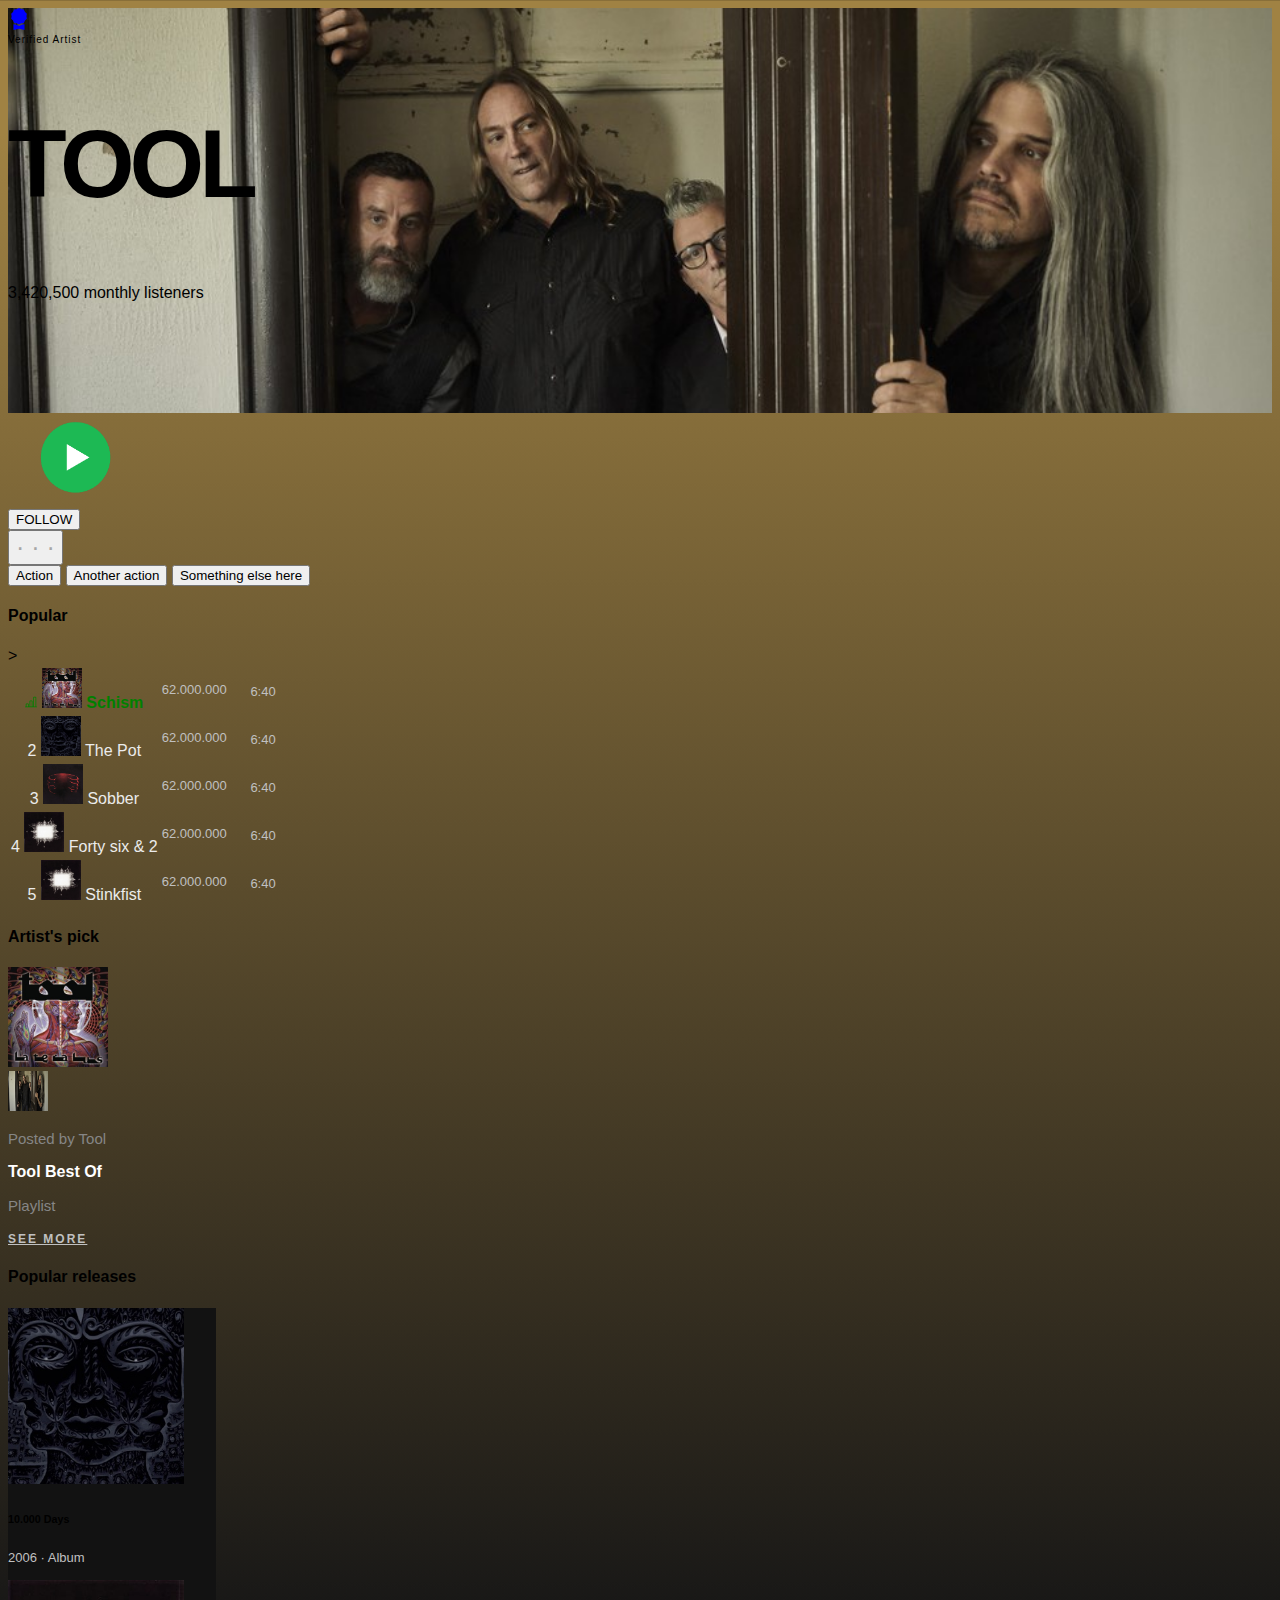
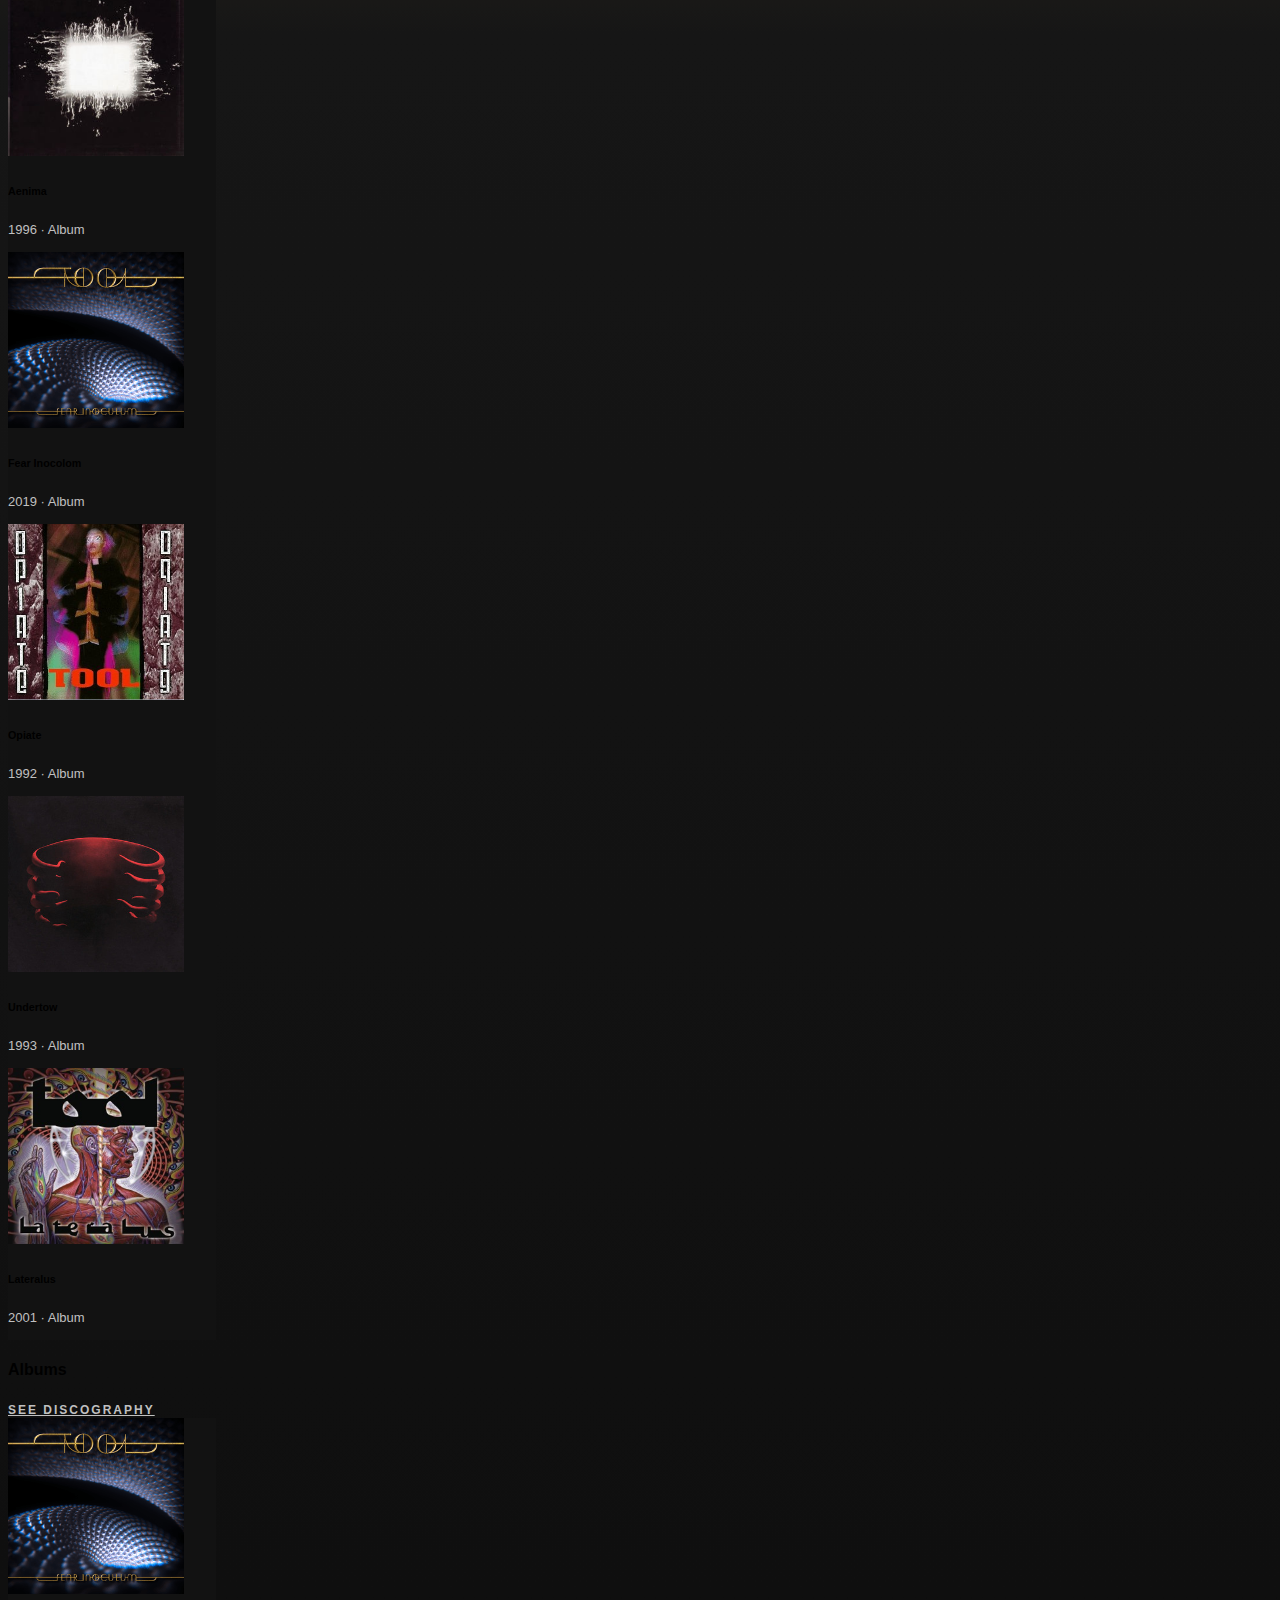
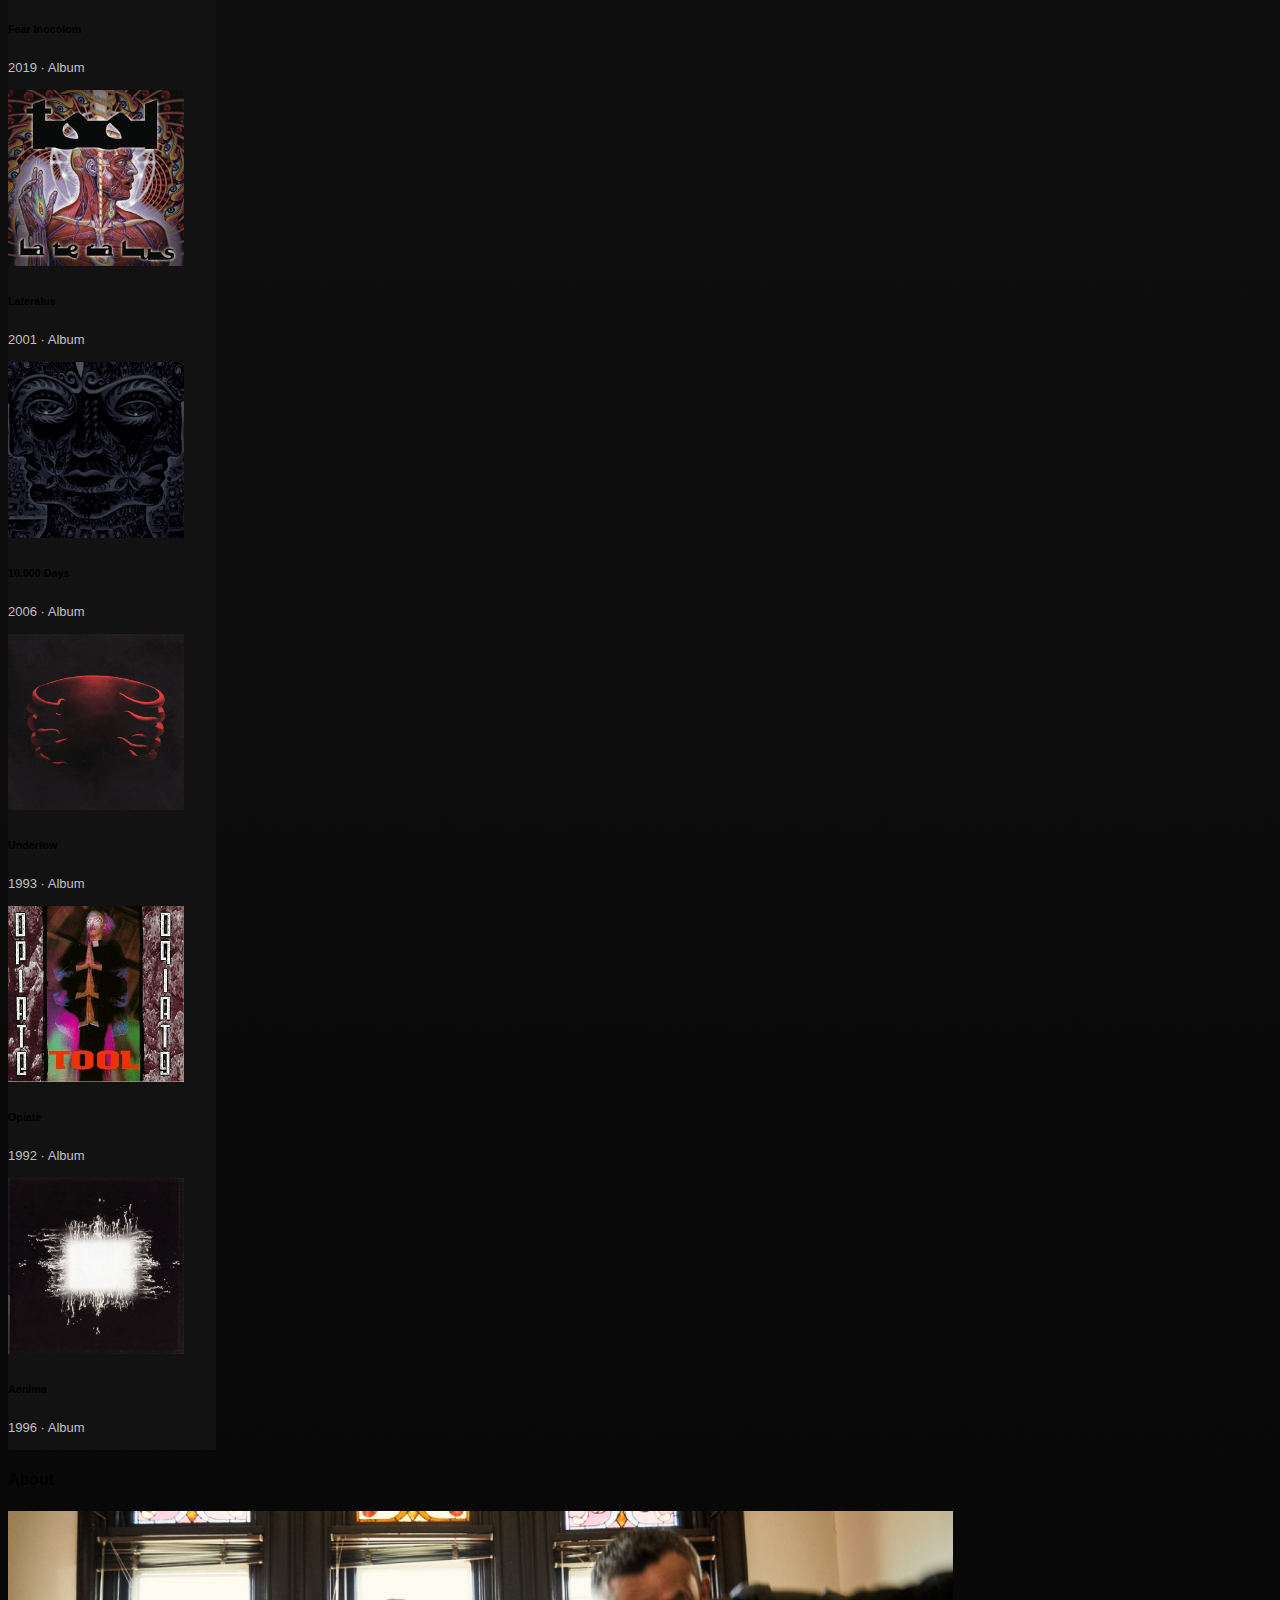
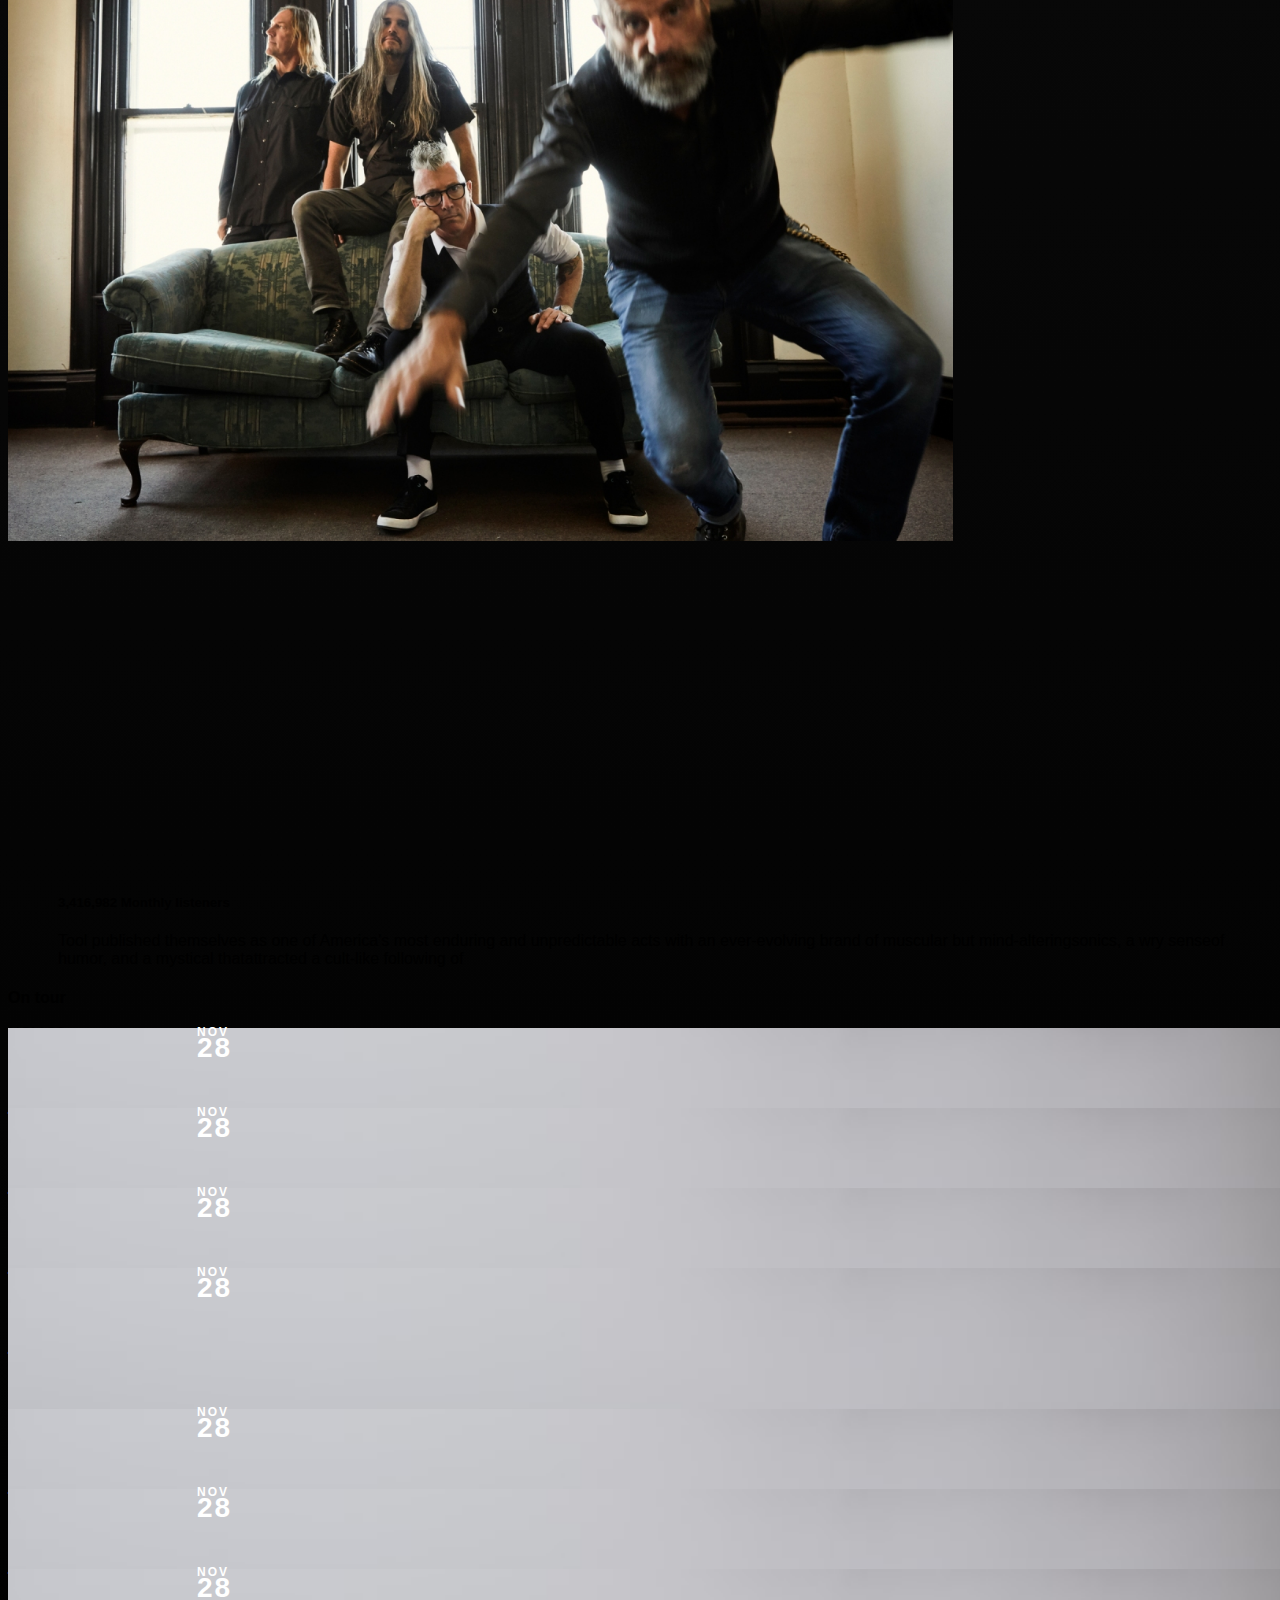
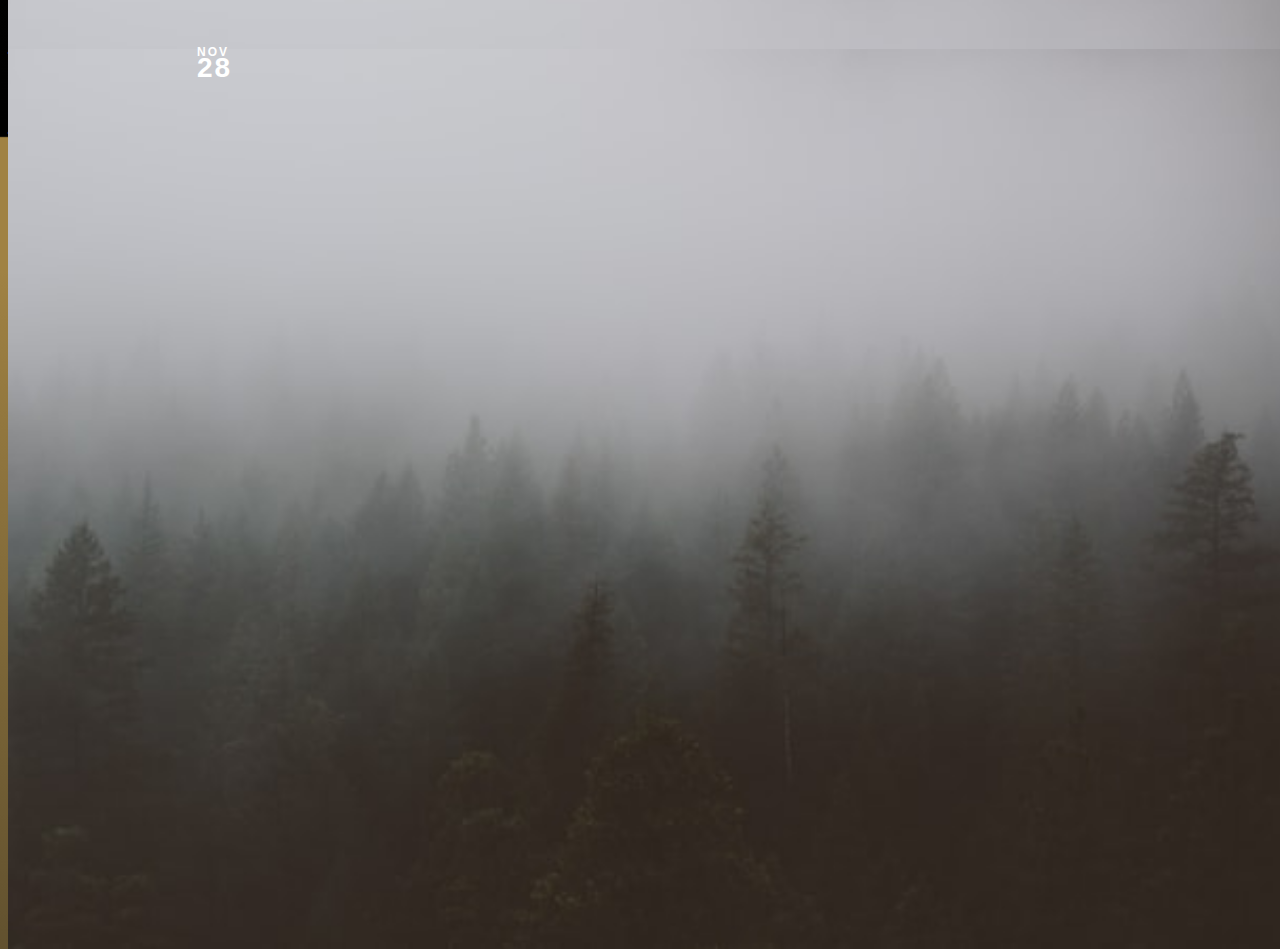
==== commit 62ef7d02: "another push." ====
--- a/index.html
+++ b/index.html
@@ -11,7 +11,7 @@
 </head>
 <!--------------------------------Title Section/Jumbotron-------------------------------------->
 <body>
-    <div class="jumbotron jumbotron-fluid back-ground text-white" style="background-image: url(artist-assets/original.jpeg);background-size: cover; height: 42vh;">
+    <div class="jumbotron jumbotron-fluid back-ground text-white" style="background-image: url(artist-assets/original.jpeg);background-size: cover; height: 45vh;">
         <div style="height: 300px;" class="d-flex flex-column justify-content-center">
             <div class="pl-4 pt-5 pb-n5 d-flex" >
                 <svg xmlns="http://www.w3.org/2000/svg" width="22" height="22" fill="blue" class="bi bi-award-fill" viewBox="0 0 16 16">
@@ -55,9 +55,9 @@
             <div class="row">
                 <div class="col-sm-12 col-md-8">
                     <h4 class="text-white ml-4 my-4">Popular</h4>
-                    <table class="table table-borderless mx-4 pl">
+                    <table class="table table-borderless mx-4">
                         <tbody>
-                            <tr class="tracklist-row" > 
+                            <tr class="tracklist-row"> 
                                 <th scope="row" colspan="4" class="track-title-text-row1">
                                     <svg  class="playing-progres-icon" xmlns="http://www.w3.org/2000/svg" width="12" height="12" fill="currentColor" class="bi bi-bar-chart-line" viewBox="0 0 16 16">
                                     <path d="M11 2a1 1 0 0 1 1-1h2a1 1 0 0 1 1 1v12h.5a.5.5 0 0 1 0 1H.5a.5.5 0 0 1 0-1H1v-3a1 1 0 0 1 1-1h2a1 1 0 0 1 1 1v3h1V7a1 1 0 0 1 1-1h2a1 1 0 0 1 1 1v7h1V2zm1 12h2V2h-2v12zm-3 0V7H7v7h2zm-5 0v-3H2v3h2z"/>
@@ -65,7 +65,7 @@
                                     <img src="artist-assets/Tool_-_Lateralus.jpeg" class="img-fluid mx-3" style="height: 40px; height: 40px;" alt="...">
                                     Schism</th>
                                 <td class="viewed-text pl-5 pt-4" colspan="2">62.000.000</td>
-                                <td class="song-duration-text pt-4">
+                                <td class="viewed-text pt-4">
                                     <svg class="like-song-icon" xmlns="http://www.w3.org/2000/svg" width="16" height="16" fill="currentColor" class="bi bi-heart" viewBox="0 0 16 16">
                                     <path d="m8 2.748-.717-.737C5.6.281 2.514.878 1.4 3.053c-.523 1.023-.641 2.5.314 4.385.92 1.815 2.834 3.989 6.286 6.357 3.452-2.368 
                                     5.365-4.542 6.286-6.357.955-1.886.838-3.362.314-4.385C13.486.878 10.4.28 8.717 2.01L8 2.748zM8 15C-7.333 4.868 3.279-3.04 7.824 
@@ -83,7 +83,7 @@
                                     <img src="artist-assets/10000Days.jpeg" class="img-fluid mx-3" style="height: 40px; height: 40px;" alt="...">
                                     The Pot</th>
                                 <td class="viewed-text pl-5 pt-4" colspan="2">62.000.000</td>
-                                <td class="song-duration-text pt-4">
+                                <td class="viewed-text pt-4">
                                     <svg class="like-song-icon" xmlns="http://www.w3.org/2000/svg" width="16" height="16" fill="currentColor" class="bi bi-heart" viewBox="0 0 16 16">
                                     <path d="m8 2.748-.717-.737C5.6.281 2.514.878 1.4 3.053c-.523 1.023-.641 2.5.314 4.385.92 1.815 2.834 3.989 6.286 6.357 3.452-2.368 
                                     5.365-4.542 6.286-6.357.955-1.886.838-3.362.314-4.385C13.486.878 10.4.28 8.717 2.01L8 2.748zM8 15C-7.333 4.868 3.279-3.04 7.824 
@@ -101,7 +101,7 @@
                                     <img src="artist-assets/Tool-Undertow.jpeg" class="img-fluid mx-3" style="height: 40px; height: 40px;" alt="...">
                                     Sobber</th>
                                 <td class="viewed-text pl-5 pt-4" colspan="2">62.000.000</td>
-                                <td class="song-duration-text pt-4">
+                                <td class="viewed-text pt-4">
                                     <svg class="like-song-icon" xmlns="http://www.w3.org/2000/svg" width="16" height="16" fill="currentColor" class="bi bi-heart" viewBox="0 0 16 16">
                                     <path d="m8 2.748-.717-.737C5.6.281 2.514.878 1.4 3.053c-.523 1.023-.641 2.5.314 4.385.92 1.815 2.834 3.989 6.286 6.357 3.452-2.368 
                                     5.365-4.542 6.286-6.357.955-1.886.838-3.362.314-4.385C13.486.878 10.4.28 8.717 2.01L8 2.748zM8 15C-7.333 4.868 3.279-3.04 7.824 
@@ -119,7 +119,7 @@
                                     <img src="artist-assets/Aenima.jpeg" class="img-fluid mx-3" style="height: 40px; height: 40px;" alt="...">
                                     Forty six & 2</th>
                                 <td class="viewed-text pl-5 pt-4" colspan="2">62.000.000</td>
-                                <td class="song-duration-text pt-4">
+                                <td class="viewed-text pt-4">
                                     <svg class="like-song-icon" xmlns="http://www.w3.org/2000/svg" width="16" height="16" fill="currentColor" class="bi bi-heart" viewBox="0 0 16 16">
                                     <path d="m8 2.748-.717-.737C5.6.281 2.514.878 1.4 3.053c-.523 1.023-.641 2.5.314 4.385.92 1.815 2.834 3.989 6.286 6.357 3.452-2.368 
                                     5.365-4.542 6.286-6.357.955-1.886.838-3.362.314-4.385C13.486.878 10.4.28 8.717 2.01L8 2.748zM8 15C-7.333 4.868 3.279-3.04 7.824 
@@ -137,7 +137,7 @@
                                     <img src="artist-assets/Aenima.jpeg" class="img-fluid mx-3" style="height: 40px; height: 40px;" alt="...">
                                     Stinkfist</th>
                                 <td class="viewed-text pl-5 pt-4" colspan="2">62.000.000</td>
-                                <td class="song-duration-text pt-4">
+                                <td class="viewed-text pt-4">
                                     <svg class="like-song-icon" xmlns="http://www.w3.org/2000/svg" width="16" height="16" fill="currentColor" class="bi bi-heart" viewBox="0 0 16 16">
                                     <path d="m8 2.748-.717-.737C5.6.281 2.514.878 1.4 3.053c-.523 1.023-.641 2.5.314 4.385.92 1.815 2.834 3.989 6.286 6.357 3.452-2.368 
                                     5.365-4.542 6.286-6.357.955-1.886.838-3.362.314-4.385C13.486.878 10.4.28 8.717 2.01L8 2.748zM8 15C-7.333 4.868 3.279-3.04 7.824 
@@ -188,7 +188,7 @@
                         <h6 class="" > <strong> 10.000 Days</strong></h6>
                         <p class="card-album-text">2006 <span> &middot; </span> Album</p>
                     </div>
-                    <img class="play-btn-spotify-cards" src="artist-assets/Spotify-Play-Button-1.png"alt="">
+                    <!-- <img class="play-btn-spotify-cards" src="artist-assets/Spotify-Play-Button-1.png"alt=""> -->
                 </div>
             </div>
 
@@ -200,7 +200,7 @@
                         <h6 class="" > <strong>Aenima</strong></h6>
                         <p class="card-album-text">1996 <span> &middot; </span> Album</p>
                     </div>
-                    <img class="play-btn-spotify-cards" src="artist-assets/Spotify-Play-Button-1.png"alt="">
+                    <!-- <img class="play-btn-spotify-cards" src="artist-assets/Spotify-Play-Button-1.png"alt=""> -->
                 </div>
             </div>
             <div class="card card-popular-release flex-column align-items-center text-white">
@@ -210,7 +210,7 @@
                         <h6 class="" > <strong>Fear Inocolom</strong></h6>
                         <p class="card-album-text">2019 <span> &middot; </span> Album</p>
                     </div>
-                    <img class="play-btn-spotify-cards" src="artist-assets/Spotify-Play-Button-1.png"alt="">
+                    <!-- <img class="play-btn-spotify-cards" src="artist-assets/Spotify-Play-Button-1.png"alt=""> -->
                 </div>
             </div>
             <div class="card card-popular-release flex-column align-items-center text-white">
@@ -220,7 +220,7 @@
                         <h6 class="" > <strong> Opiate</strong></h6>
                         <p class="card-album-text">1992 <span> &middot; </span> Album</p>
                     </div>
-                    <img class="play-btn-spotify-cards" src="artist-assets/Spotify-Play-Button-1.png"alt="">
+                    <!-- <img class="play-btn-spotify-cards" src="artist-assets/Spotify-Play-Button-1.png"alt=""> -->
                 </div>
             </div>
             <div class="card card-popular-release flex-column align-items-center text-white">
@@ -230,7 +230,7 @@
                         <h6 class="" > <strong>Undertow</strong></h6>
                         <p class="card-album-text">1993 <span> &middot; </span> Album</p>
                     </div>
-                    <img class="play-btn-spotify-cards" src="artist-assets/Spotify-Play-Button-1.png"alt="">
+                    <!-- <img class="play-btn-spotify-cards" src="artist-assets/Spotify-Play-Button-1.png"alt=""> -->
                 </div>
             </div>
             <div class="card card-popular-release flex-column align-items-center text-white">
@@ -240,7 +240,7 @@
                         <h6 class="" > <strong>Lateralus</strong></h6>
                         <p class="card-album-text">2001 <span> &middot; </span> Album</p>
                     </div>
-                    <img class="play-btn-spotify-cards" src="artist-assets/Spotify-Play-Button-1.png"alt="">
+                    <!-- <img class="play-btn-spotify-cards" src="artist-assets/Spotify-Play-Button-1.png"alt=""> -->
                 </div>
             </div>
         </div>
--- a/style.css
+++ b/style.css
@@ -78,8 +78,8 @@
     color: rgb(192, 192, 192);
 }
 .song-duration-text {
-    font-size: 13px;
-    font-weight: 700;
+    font-size: 12px;
+    font-weight: 500;
     color: rgb(192, 192, 192);
 }
 .play-btn-spotify-cards {
